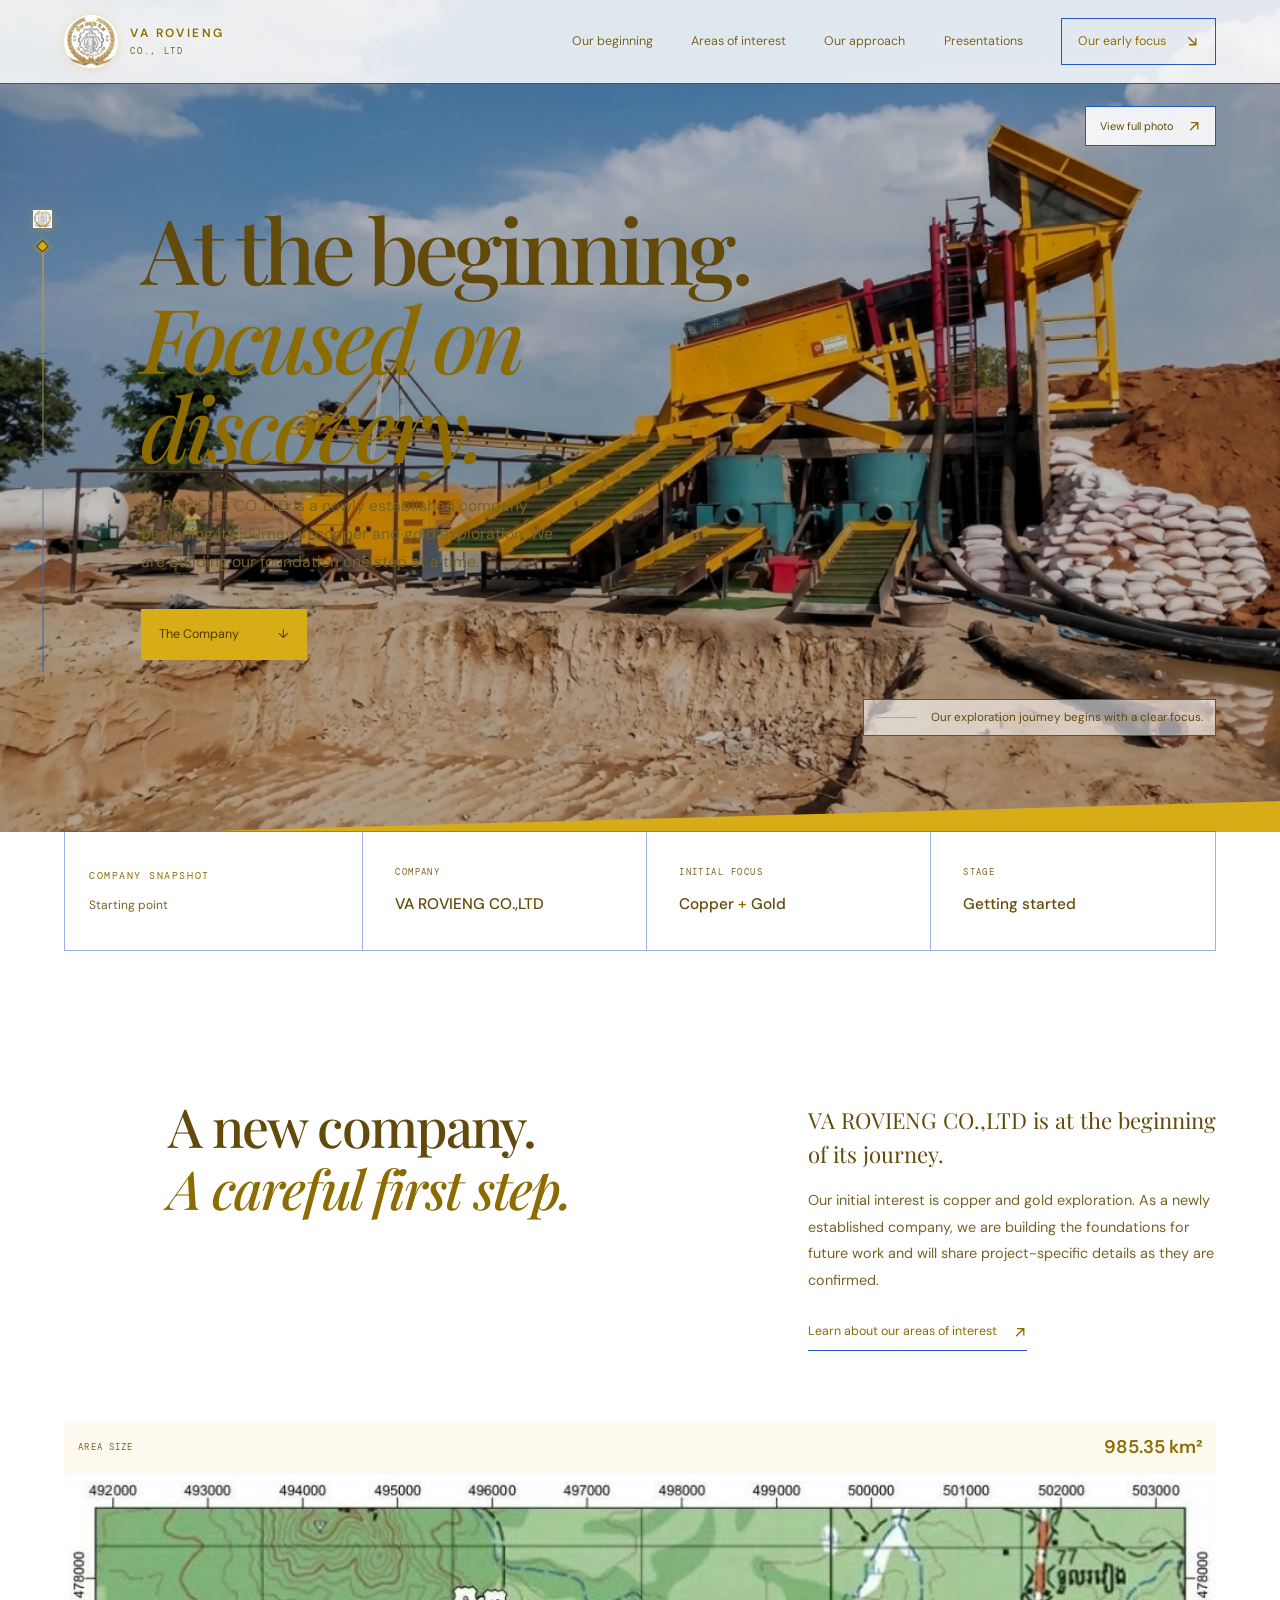
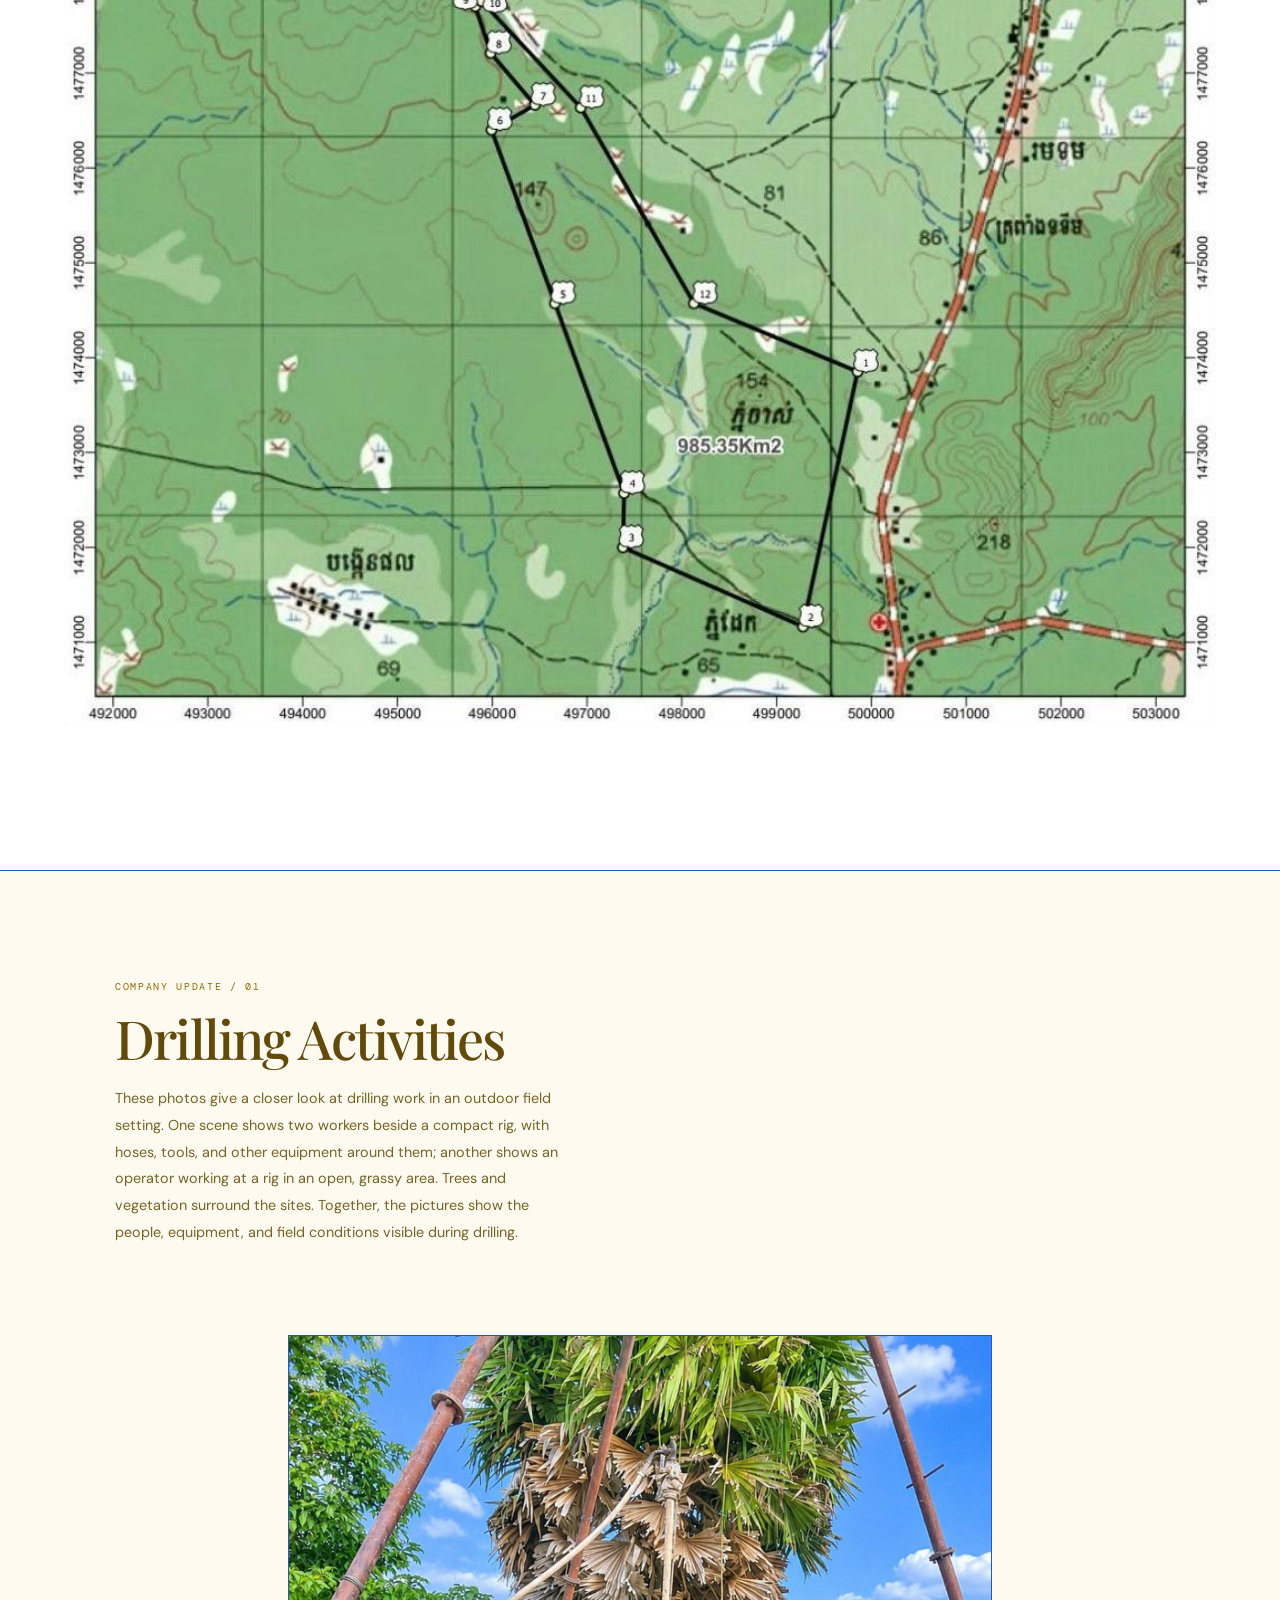
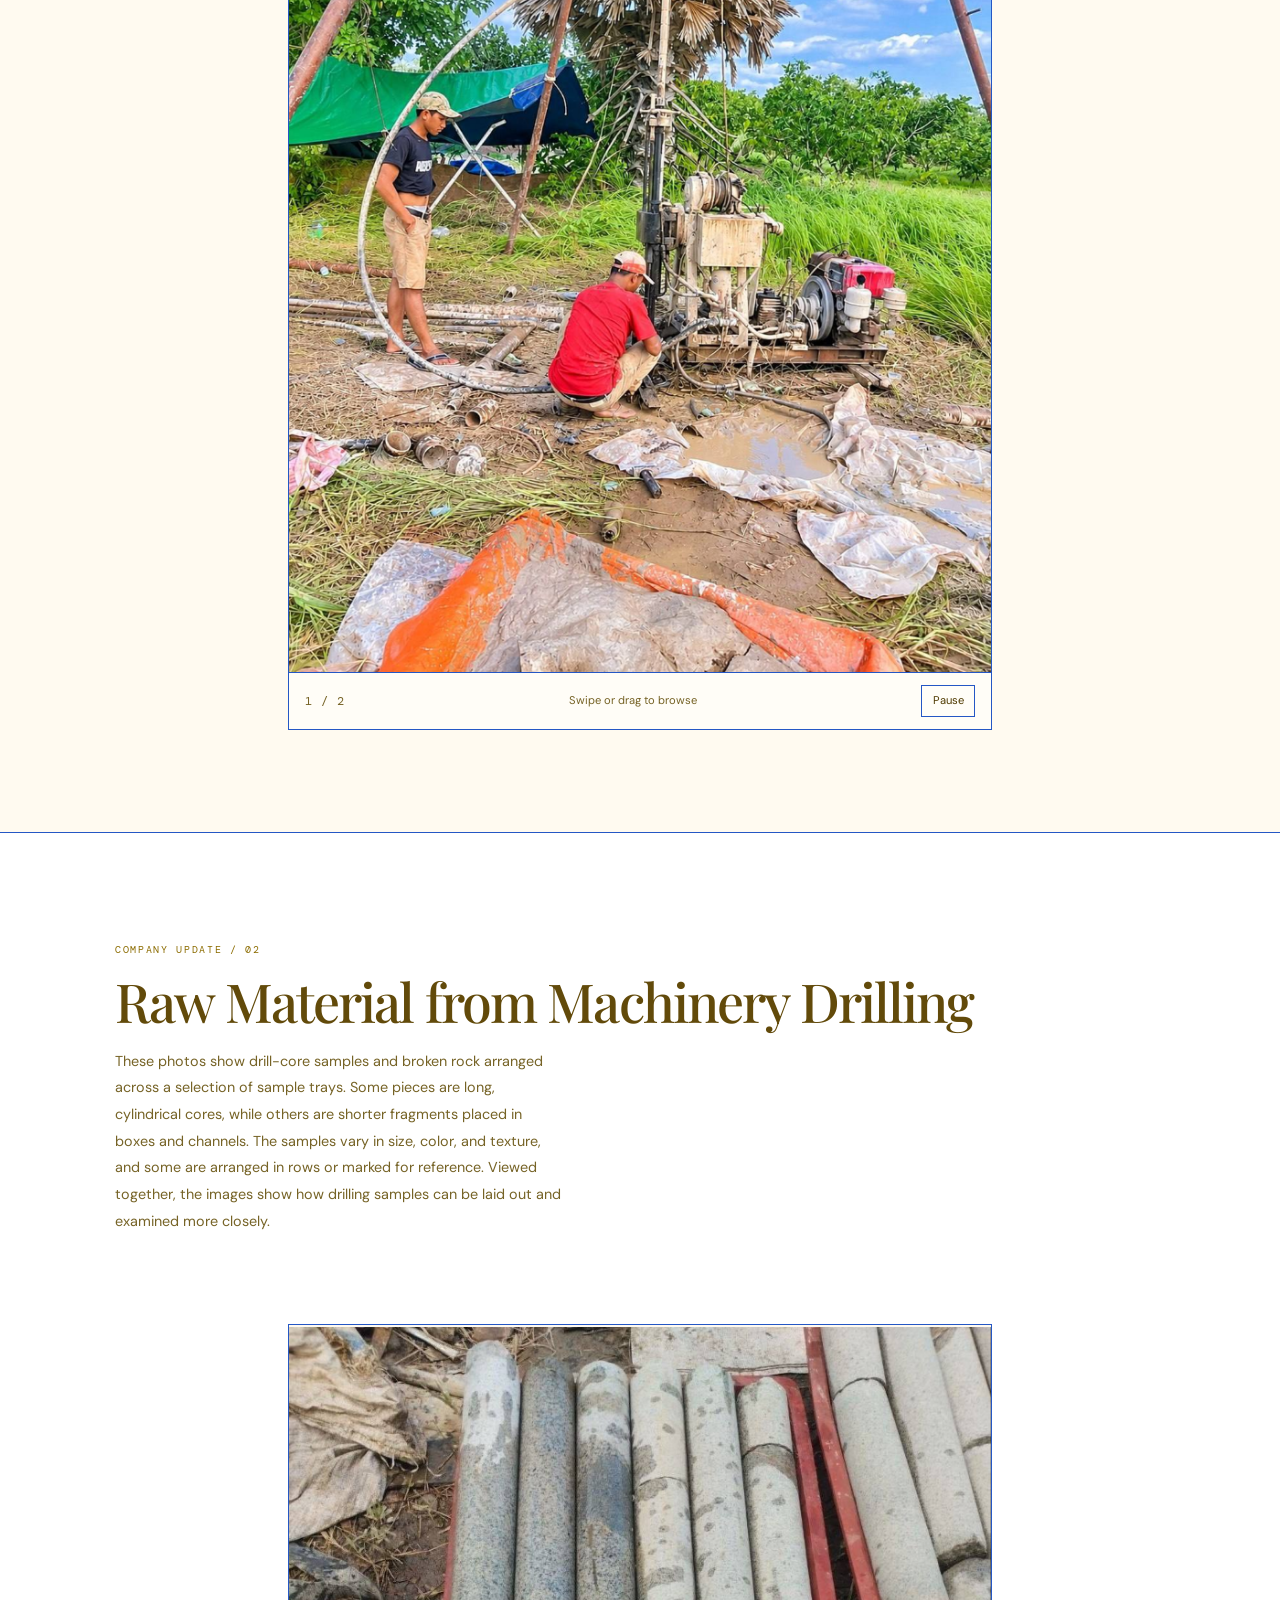
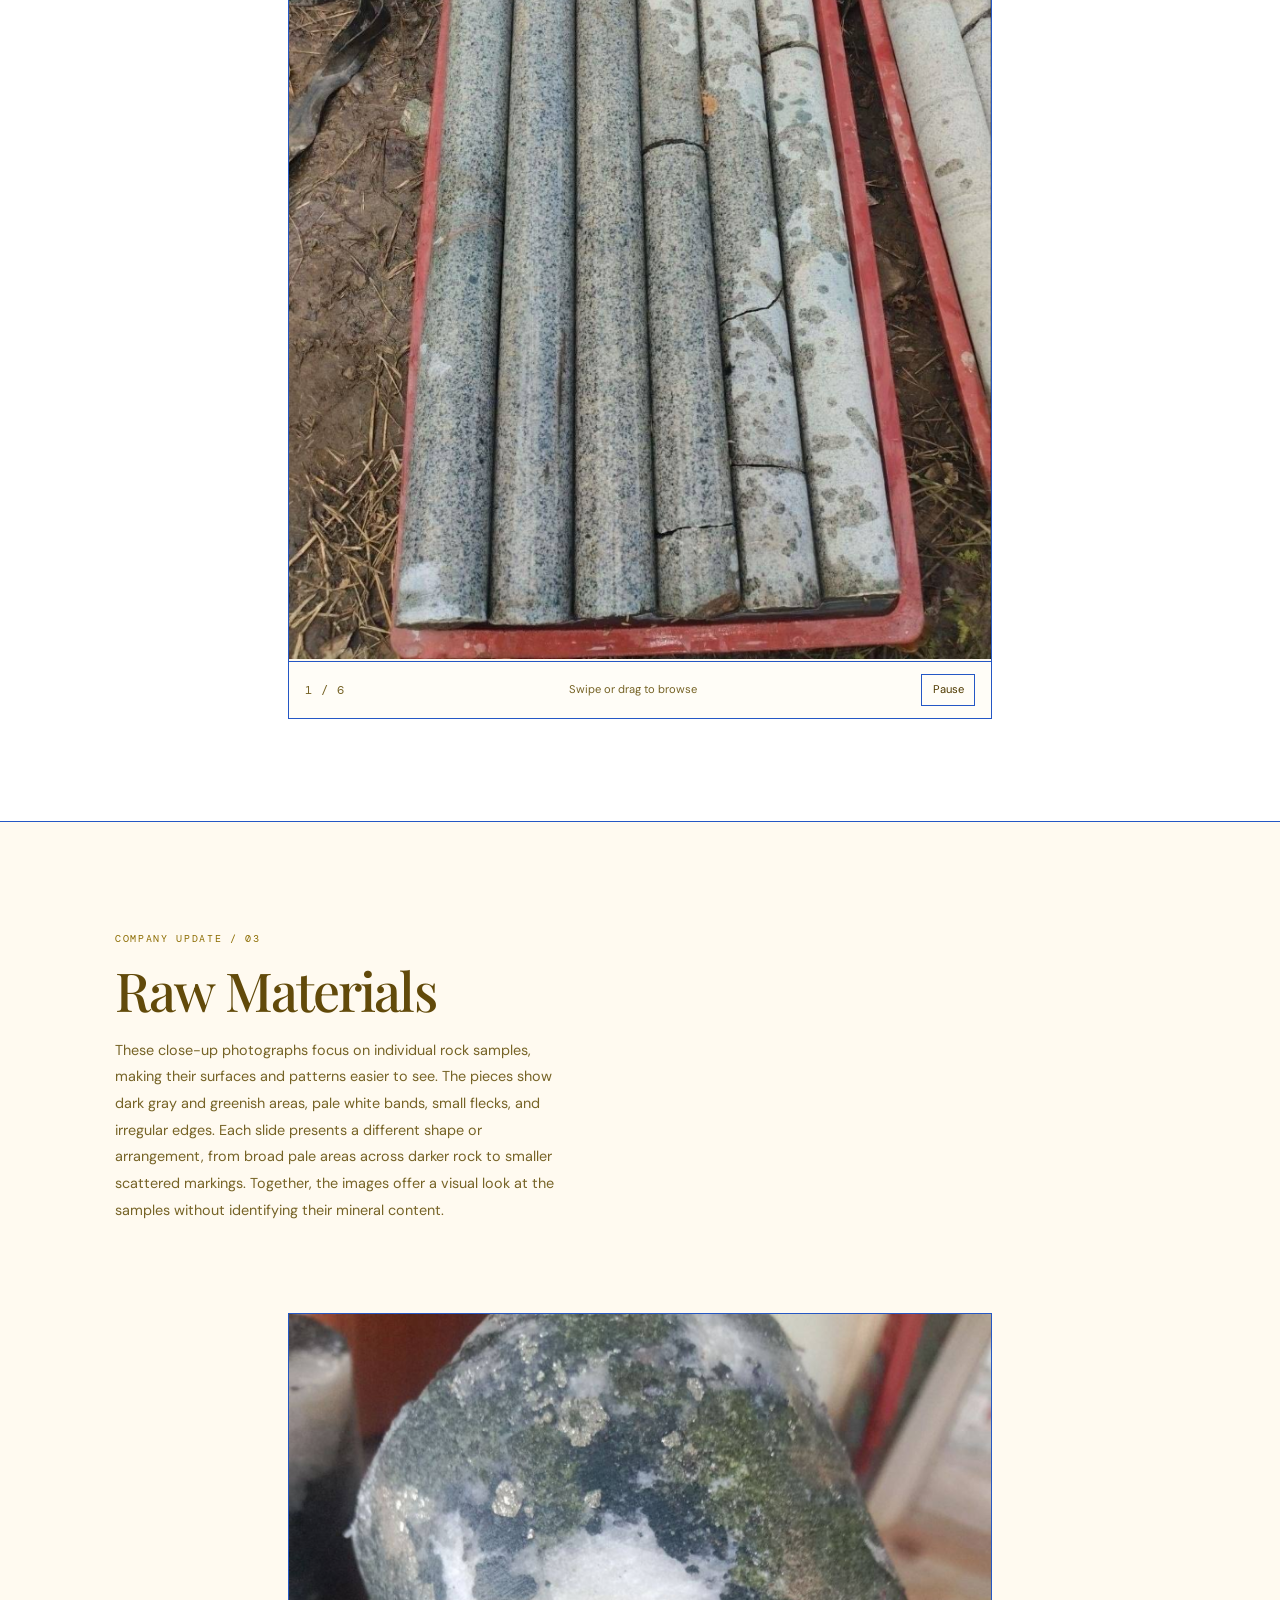
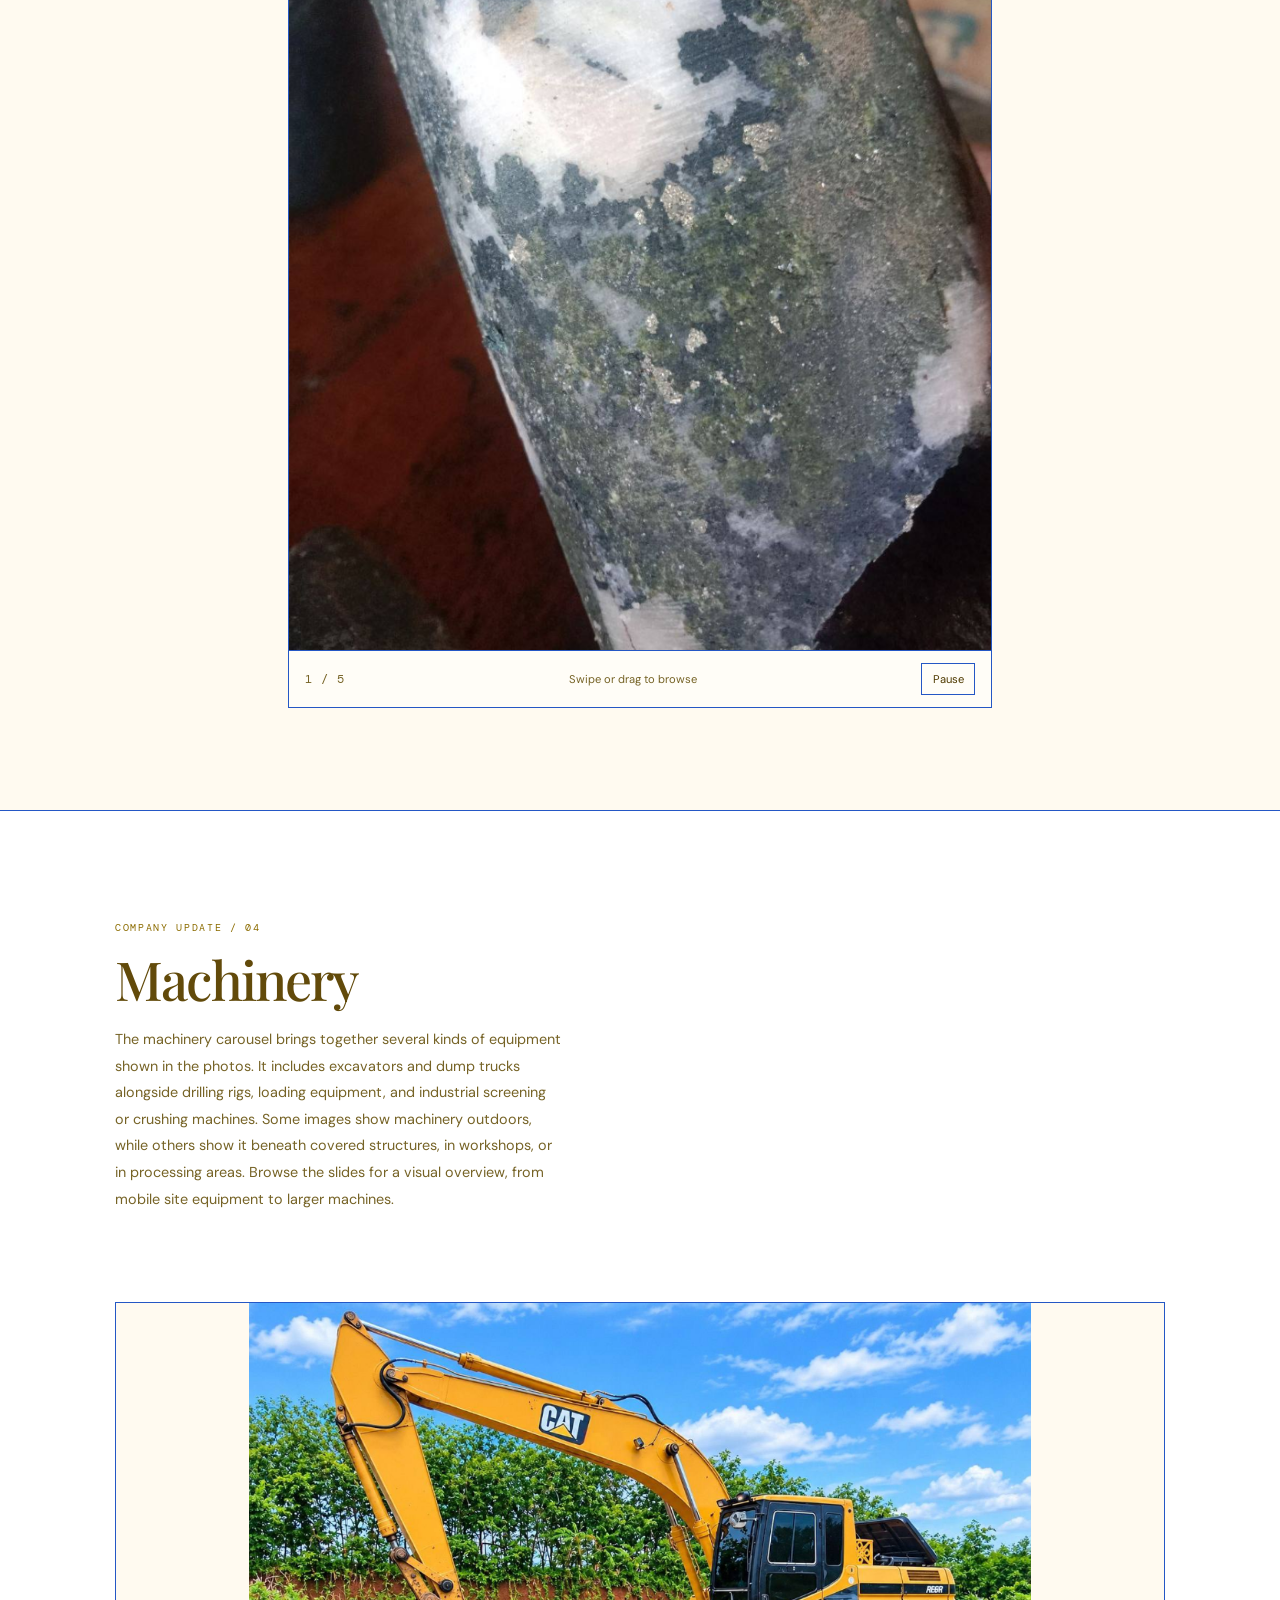
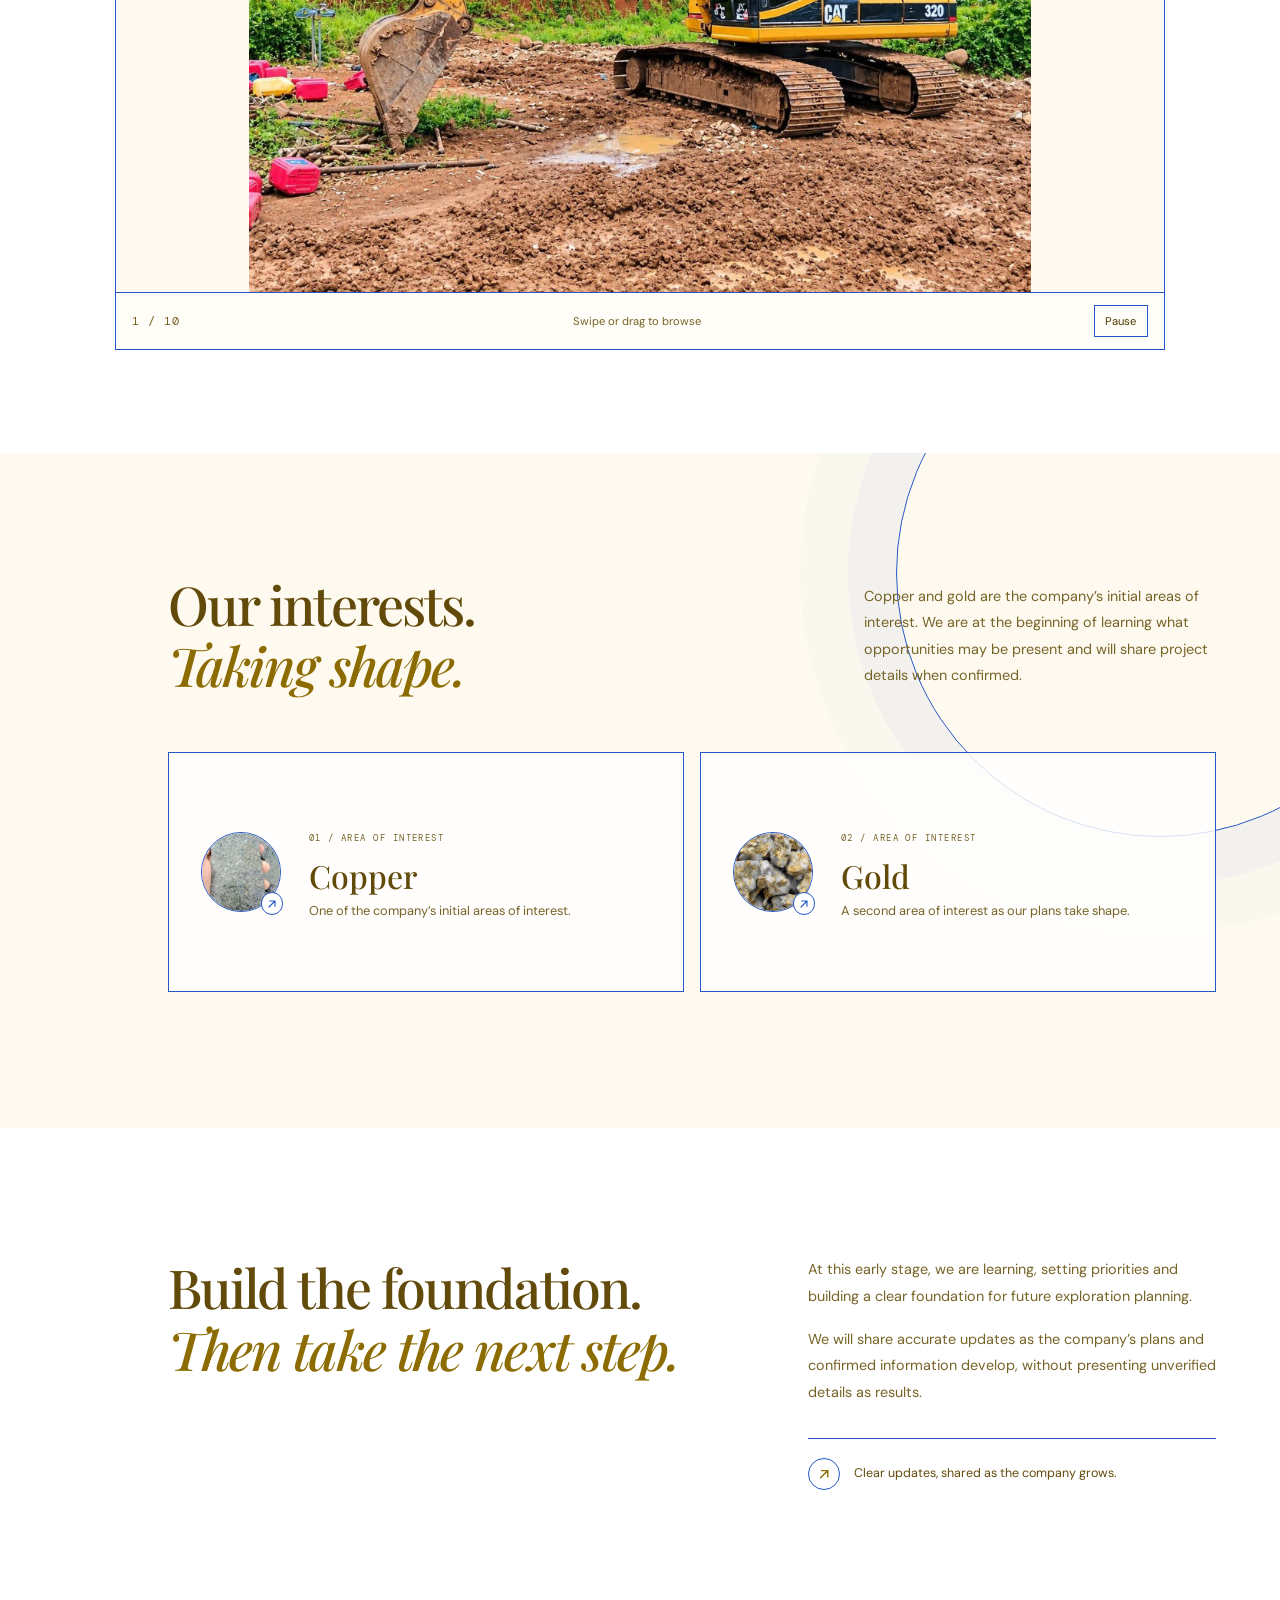
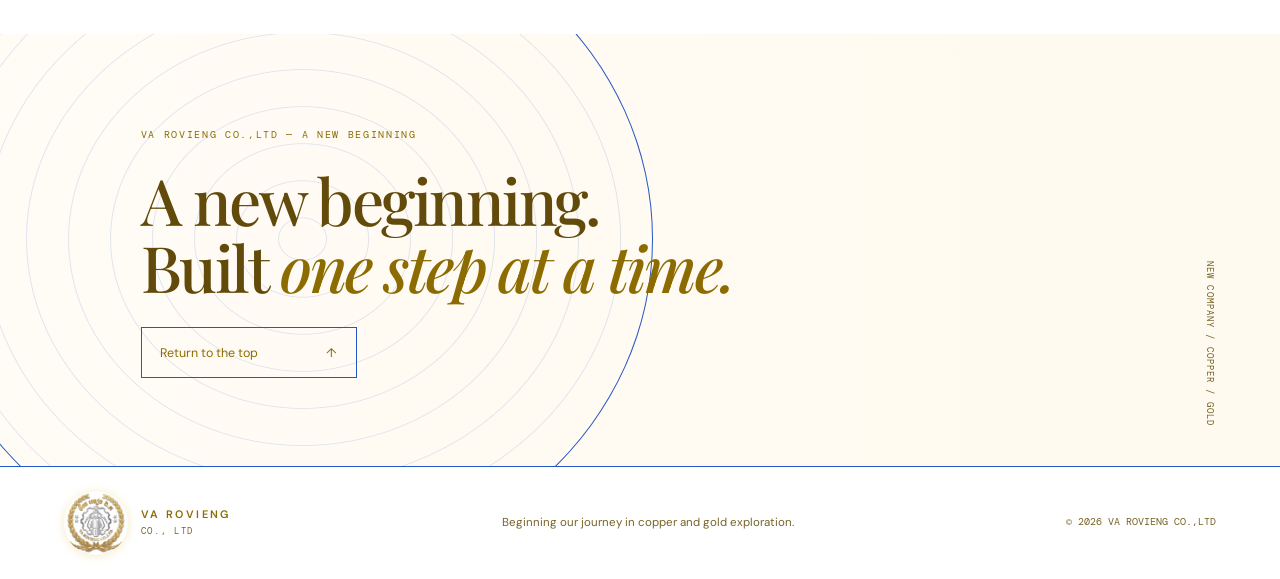
==== index.html @ 3d86982c "Initial website upload - VA ROVIENG CO Co-authored-by: Copilot <223556219+Copilot@users.noreply.gith" ====
<!doctype html>
<html lang="en">
  <head>
    <meta charset="UTF-8" />
    <meta name="viewport" content="width=device-width, initial-scale=1" />
    <meta
      name="description"
      content="VA ROVIENG CO.,LTD is a newly established company beginning its journey in copper and gold exploration."
    />
    <meta name="theme-color" content="#ffffff" />
    <meta name="apple-mobile-web-app-capable" content="yes" />
    <meta name="apple-mobile-web-app-title" content="VA ROVIENG" />
    <title>VA ROVIENG CO.,LTD — A New Beginning</title>
    <link rel="manifest" href="manifest.webmanifest" />
    <link rel="apple-touch-icon" sizes="180x180" href="images/va-rovieng-icon-180.png" />
    <link rel="icon" type="image/png" sizes="48x48" href="images/va-rovieng-favicon-48.png" />
    <link rel="icon" type="image/png" sizes="192x192" href="images/va-rovieng-icon-192.png" />
    <link rel="preconnect" href="https://fonts.googleapis.com" />
    <link rel="preconnect" href="https://fonts.gstatic.com" crossorigin />
    <link
      href="https://fonts.googleapis.com/css2?family=DM+Mono:wght@400;500&family=DM+Sans:wght@400;500;600;700&family=Playfair+Display:wght@500;600&display=swap"
      rel="stylesheet"
    />
    <link rel="stylesheet" href="vendor/bootstrap-5.3.9/bootstrap.min.css" />
    <link rel="stylesheet" href="styles.css" />
    <script src="vendor/bootstrap-5.3.9/bootstrap.bundle.min.js" defer></script>
    <script src="script.js" defer></script>
  </head>
  <body>
    <a class="skip-link" href="#main">Skip to content</a>

    <div class="page-scrollbar">
      <img class="page-scrollbar-logo" src="images/va-rovieng-logo-cropped.png" alt="" />
      <div
        class="page-scrollbar-track"
        role="scrollbar"
        tabindex="0"
        aria-label="Page scroll position"
        aria-controls="main"
        aria-orientation="vertical"
        aria-valuemin="0"
        aria-valuemax="100"
        aria-valuenow="0"
      >
        <span class="page-scrollbar-line" aria-hidden="true">
          <span class="page-scrollbar-tick page-scrollbar-tick--quarter"></span>
          <span class="page-scrollbar-tick page-scrollbar-tick--half"></span>
          <span class="page-scrollbar-tick page-scrollbar-tick--three-quarter"></span>
          <span class="page-scrollbar-thumb"></span>
        </span>
      </div>
    </div>

    <header class="site-header">
      <div class="brand">
        <button class="brand-logo-trigger" type="button" aria-label="View VA ROVIENG logo full size">
          <img class="brand-logo" src="images/va-rovieng-logo-cropped.png" alt="" />
        </button>
        <a class="brand-copy" href="#top" aria-label="VA ROVIENG home">
          <strong>VA ROVIENG</strong>
          <span>CO., LTD</span>
        </a>
      </div>

      <button
        class="menu-toggle"
        type="button"
        aria-expanded="false"
        aria-controls="primary-nav"
        aria-label="Open navigation menu"
      >
        <span></span>
        <span></span>
      </button>

      <nav class="primary-nav" id="primary-nav" aria-label="Main navigation">
        <a href="#overview">Our beginning</a>
        <a href="#focus">Areas of interest</a>
        <a href="#approach">Our approach</a>
        <a href="presentations.html">Presentations</a>
        <a class="nav-cta" href="#project">
          Our early focus
          <svg class="icon-arrow icon-arrow-down-right" viewBox="0 0 16 16" aria-hidden="true" focusable="false">
            <path d="M4 4 12 12M5 12H12V5" />
          </svg>
        </a>
      </nav>
    </header>
    <main id="main">
      <section class="hero" id="top" aria-labelledby="hero-title">
        <button
          class="hero-slides hero-photo-trigger"
          type="button"
          aria-label="View current exploration image full size"
        >
          <img
            class="hero-slide is-active"
            src="images/hero-processing-equipment.png"
            alt=""
            data-caption="Exploration equipment photo"
            fetchpriority="high"
            decoding="async"
          />
          <img
            class="hero-slide"
            src="images/hero-drill-core-samples.png"
            alt=""
            data-caption="Drill core sample photo"
            decoding="async"
          />
          <img
            class="hero-slide"
            src="images/hero-mineral-sample.png"
            alt=""
            data-caption="Mineral sample photo"
            decoding="async"
          />
          <span class="photo-viewer-hint" aria-hidden="true">
            View full photo
            <svg class="icon-arrow" viewBox="0 0 16 16" focusable="false">
              <path d="M4 12 12 4M5 4H12V11" />
            </svg>
          </span>
        </button>
        <div class="hero-content">
          <h1 id="hero-title">At the beginning.<br /><em>Focused on discovery.</em></h1>
          <p class="hero-summary">
            VA ROVIENG CO.,LTD is a newly established company beginning its
            journey in copper and gold exploration. We are building our
            foundation one step at a time.
          </p>
          <a class="button button-gold" href="#overview">
            The Company <span aria-hidden="true">↓</span>
          </a>
        </div>
        <div class="hero-caption">
          <span class="caption-rule"></span>
          <span>Our exploration journey begins with a clear focus.</span>
        </div>
      </section>

      <section class="project-strip" id="project" aria-label="Company at a glance">
        <div class="strip-heading">
          <span class="eyebrow">Company snapshot</span>
          <span class="strip-note">Starting point</span>
        </div>
        <div class="strip-item">
          <span class="data-label">Company</span>
          <strong>VA ROVIENG CO.,LTD</strong>
        </div>
        <div class="strip-item">
          <span class="data-label">Initial focus</span>
          <strong>Copper <i>+</i> Gold</strong>
        </div>
        <div class="strip-item">
          <span class="data-label">Stage</span>
          <strong>Getting started</strong>
        </div>
      </section>

      <section class="overview section-wrap" id="overview">
        <div class="overview-grid">
          <h2>A new company.<br /><em>A careful first step.</em></h2>
          <div class="overview-copy">
            <p class="lead">
              VA ROVIENG CO.,LTD is at the beginning of its journey.
            </p>
            <p>
              Our initial interest is copper and gold exploration. As a newly
              established company, we are building the foundations for future
              work and will share project-specific details as they are
              confirmed.
            </p>
            <a class="text-link" href="#focus">
              Learn about our areas of interest
              <svg class="icon-arrow" viewBox="0 0 16 16" aria-hidden="true" focusable="false">
                <path d="M4 12 12 4M5 4H12V11" />
              </svg>
            </a>
          </div>
        </div>
        <figure class="overview-visual">
          <figcaption class="map-area-label">
            <span>Area size</span>
            <strong>985.35 km²</strong>
          </figcaption>
          <img
            class="project-map"
            src="images/project-area-map.jpg"
            alt="Provided project-area map with boundary markers and coordinate grid"
          />
        </figure>
      </section>

      <section class="field-update" id="drilling-activities" aria-labelledby="drilling-activities-title">
        <div class="field-update-inner">
          <div class="field-update-copy">
            <span class="eyebrow">Company update / 01</span>
            <h2 id="drilling-activities-title">Drilling Activities</h2>
            <p>
              These photos give a closer look at drilling work in an outdoor
              field setting. One scene shows two workers beside a compact rig,
              with hoses, tools, and other equipment around them; another shows
              an operator working at a rig in an open, grassy area. Trees and
              vegetation surround the sites. Together, the pictures show the
              people, equipment, and field conditions visible during drilling.
            </p>
          </div>
          <div
            class="field-carousel field-carousel--portrait"
            role="region"
            aria-roledescription="carousel"
            aria-label="Drilling activity photos"
          >
            <div
              class="field-carousel-frame"
              tabindex="0"
              aria-label="Swipe, drag, or use the arrow keys to view drilling activity photos"
            >
              <div class="field-carousel-track">
                <img
                  class="field-carousel-slide is-active"
                  src="images/drilling-activities-01.png"
                  alt="Two workers operating a drilling rig at a site among trees"
                  fetchpriority="high"
                  decoding="async"
                  draggable="false"
                />
                <img
                  class="field-carousel-slide"
                  src="images/drilling-activities-02.png"
                  alt="A worker operating a drilling rig in a green field"
                  loading="lazy"
                  decoding="async"
                  draggable="false"
                />
              </div>
            </div>
            <div class="field-carousel-status">
              <span class="field-carousel-counter" aria-live="polite" aria-atomic="true">1 / 2</span>
              <span class="field-carousel-hint">Swipe or drag to browse</span>
              <button
                class="field-carousel-autoplay-toggle"
                type="button"
                aria-label="Pause automatic slide changes"
                hidden
              >
                Pause
              </button>
            </div>
          </div>
        </div>
      </section>

      <section
        class="field-update"
        id="raw-material-from-machinery-drilling"
        aria-labelledby="raw-material-from-machinery-drilling-title"
      >
        <div class="field-update-inner">
          <div class="field-update-copy">
            <span class="eyebrow">Company update / 02</span>
            <h2 id="raw-material-from-machinery-drilling-title">Raw Material from Machinery Drilling</h2>
            <p>
              These photos show drill-core samples and broken rock arranged
              across a selection of sample trays. Some pieces are long,
              cylindrical cores, while others are shorter fragments placed in
              boxes and channels. The samples vary in size, color, and texture,
              and some are arranged in rows or marked for reference. Viewed
              together, the images show how drilling samples can be laid out
              and examined more closely.
            </p>
          </div>
          <div
            class="field-carousel field-carousel--portrait"
            role="region"
            aria-roledescription="carousel"
            aria-label="Raw material and drill-core photos"
          >
            <div
              class="field-carousel-frame"
              tabindex="0"
              aria-label="Swipe, drag, or use the arrow keys to view raw material photos"
            >
              <div class="field-carousel-track">
                <img
                  class="field-carousel-slide is-active"
                  src="images/raw-material-from-machinery-drilling-01.png"
                  alt="Drill core samples arranged in a red tray"
                  fetchpriority="high"
                  decoding="async"
                  draggable="false"
                />
                <img
                  class="field-carousel-slide"
                  src="images/raw-material-from-machinery-drilling-02.png"
                  alt="Drill cores and rock samples arranged in rows outdoors"
                  loading="lazy"
                  decoding="async"
                  draggable="false"
                />
                <img
                  class="field-carousel-slide"
                  src="images/raw-material-from-machinery-drilling-03.png"
                  alt="Rock fragments sorted in sample trays"
                  loading="lazy"
                  decoding="async"
                  draggable="false"
                />
                <img
                  class="field-carousel-slide"
                  src="images/raw-material-from-machinery-drilling-04.png"
                  alt="Drill samples and sediment in a field tray"
                  loading="lazy"
                  decoding="async"
                  draggable="false"
                />
                <img
                  class="field-carousel-slide"
                  src="images/raw-material-from-machinery-drilling-05.png"
                  alt="Rock and core samples arranged in several trays"
                  loading="lazy"
                  decoding="async"
                  draggable="false"
                />
                <img
                  class="field-carousel-slide"
                  src="images/raw-material-from-machinery-drilling-06.png"
                  alt="Labeled cylindrical drill-core samples in a wooden tray"
                  loading="lazy"
                  decoding="async"
                  draggable="false"
                />
              </div>
            </div>
            <div class="field-carousel-status">
              <span class="field-carousel-counter" aria-live="polite" aria-atomic="true">1 / 6</span>
              <span class="field-carousel-hint">Swipe or drag to browse</span>
              <button
                class="field-carousel-autoplay-toggle"
                type="button"
                aria-label="Pause automatic slide changes"
                hidden
              >
                Pause
              </button>
            </div>
          </div>
        </div>
      </section>

      <section class="field-update" id="raw-materials" aria-labelledby="raw-materials-title">
        <div class="field-update-inner">
          <div class="field-update-copy">
            <span class="eyebrow">Company update / 03</span>
            <h2 id="raw-materials-title">Raw Materials</h2>
            <p>
              These close-up photographs focus on individual rock samples,
              making their surfaces and patterns easier to see. The pieces show
              dark gray and greenish areas, pale white bands, small flecks, and
              irregular edges. Each slide presents a different shape or
              arrangement, from broad pale areas across darker rock to smaller
              scattered markings. Together, the images offer a visual look at
              the samples without identifying their mineral content.
            </p>
          </div>
          <div
            class="field-carousel field-carousel--portrait"
            role="region"
            aria-roledescription="carousel"
            aria-label="Raw material sample photos"
          >
            <div
              class="field-carousel-frame"
              tabindex="0"
              aria-label="Swipe, drag, or use the arrow keys to view raw material sample photos"
            >
              <div class="field-carousel-track">
                <img
                  class="field-carousel-slide is-active"
                  src="images/raw-materials-01.png"
                  alt="Close-up of a dark gray rock sample with pale bands"
                  decoding="async"
                  draggable="false"
                />
                <img
                  class="field-carousel-slide"
                  src="images/raw-materials-02.png"
                  alt="Cross-section of a gray rock sample with white bands"
                  loading="lazy"
                  decoding="async"
                  draggable="false"
                />
                <img
                  class="field-carousel-slide"
                  src="images/raw-materials-03.png"
                  alt="Close-up of a gray rock sample with pale veins"
                  loading="lazy"
                  decoding="async"
                  draggable="false"
                />
                <img
                  class="field-carousel-slide"
                  src="images/raw-materials-04.png"
                  alt="Dark rock sample with pale veins and metallic-looking flecks"
                  loading="lazy"
                  decoding="async"
                  draggable="false"
                />
                <img
                  class="field-carousel-slide"
                  src="images/raw-materials-05.png"
                  alt="Long gray rock sample with pale bands and flecks"
                  loading="lazy"
                  decoding="async"
                  draggable="false"
                />
              </div>
            </div>
            <div class="field-carousel-status">
              <span class="field-carousel-counter" aria-live="polite" aria-atomic="true">1 / 5</span>
              <span class="field-carousel-hint">Swipe or drag to browse</span>
              <button
                class="field-carousel-autoplay-toggle"
                type="button"
                aria-label="Pause automatic slide changes"
                hidden
              >
                Pause
              </button>
            </div>
          </div>
        </div>
      </section>

      <section class="field-update" id="machinery" aria-labelledby="machinery-title">
        <div class="field-update-inner">
          <div class="field-update-copy">
            <span class="eyebrow">Company update / 04</span>
            <h2 id="machinery-title">Machinery</h2>
            <p>
              The machinery carousel brings together several kinds of
              equipment shown in the photos. It includes excavators and dump
              trucks alongside drilling rigs, loading equipment, and industrial
              screening or crushing machines. Some images show machinery
              outdoors, while others show it beneath covered structures, in
              workshops, or in processing areas. Browse the slides for a visual
              overview, from mobile site equipment to larger machines.
            </p>
          </div>
          <div
            class="field-carousel"
            role="region"
            aria-roledescription="carousel"
            aria-label="Machinery photos"
          >
            <div
              class="field-carousel-frame"
              tabindex="0"
              aria-label="Swipe, drag, or use the arrow keys to view machinery photos"
            >
              <div class="field-carousel-track">
                <img class="field-carousel-slide is-active" src="images/machinery-01.png" alt="Yellow excavator at a work area" fetchpriority="high" decoding="async" draggable="false" />
                <img class="field-carousel-slide" src="images/machinery-02.png" alt="Dump trucks beneath a covered structure" loading="lazy" decoding="async" draggable="false" />
                <img class="field-carousel-slide" src="images/machinery-03.png" alt="Yellow drilling equipment" loading="lazy" decoding="async" draggable="false" />
                <img class="field-carousel-slide" src="images/machinery-04.png" alt="Machinery being loaded onto trucks" loading="lazy" decoding="async" draggable="false" />
                <img class="field-carousel-slide" src="images/machinery-05.png" alt="Large industrial machinery" loading="lazy" decoding="async" draggable="false" />
                <img class="field-carousel-slide" src="images/machinery-06.png" alt="Industrial screening equipment" loading="lazy" decoding="async" draggable="false" />
                <img class="field-carousel-slide" src="images/machinery-07.png" alt="Machinery inside a workshop" loading="lazy" decoding="async" draggable="false" />
                <img class="field-carousel-slide" src="images/machinery-08.png" alt="Yellow drilling machine" loading="lazy" decoding="async" draggable="false" />
                <img class="field-carousel-slide" src="images/machinery-09.png" alt="Industrial crushing machine" loading="lazy" decoding="async" draggable="false" />
                <img class="field-carousel-slide" src="images/machinery-10.png" alt="Drilling rig outdoors" loading="lazy" decoding="async" draggable="false" />
              </div>
            </div>
            <div class="field-carousel-status">
              <span class="field-carousel-counter" aria-live="polite" aria-atomic="true">1 / 10</span>
              <span class="field-carousel-hint">Swipe or drag to browse</span>
              <button
                class="field-carousel-autoplay-toggle"
                type="button"
                aria-label="Pause automatic slide changes"
                hidden
              >
                Pause
              </button>
            </div>
          </div>
        </div>
      </section>

      <section class="focus-section" id="focus">
        <div class="section-wrap focus-inner">
          <div class="focus-heading">
            <h2>Our interests.<br /><em>Taking shape.</em></h2>
            <p>
              Copper and gold are the company’s initial areas of interest.
              We are at the beginning of learning what opportunities may be
              present and will share project details when confirmed.
            </p>
          </div>
          <div class="metal-grid">
            <article class="metal-card metal-copper">
              <button
                class="metal-photo-trigger field-photo-trigger"
                type="button"
                data-photo-src="images/copper-sample.jpg"
                data-photo-caption="Copper sample photo"
                aria-label="View full-size copper sample photo"
              >
                <img class="metal-symbol metal-photo" src="images/copper-sample.jpg" alt="" />
                <span class="metal-photo-zoom" aria-hidden="true">
                  <svg class="icon-arrow" viewBox="0 0 16 16" focusable="false">
                    <path d="M4 12 12 4M5 4H12V11" />
                  </svg>
                </span>
              </button>
              <div>
                <span class="data-label">01 / Area of interest</span>
                <h3>Copper</h3>
                <p>One of the company’s initial areas of interest.</p>
              </div>
            </article>
            <article class="metal-card metal-gold">
              <button
                class="metal-photo-trigger field-photo-trigger"
                type="button"
                data-photo-src="images/gold-sample.jpg"
                data-photo-caption="Gold-bearing rock sample photo"
                aria-label="View full-size gold sample photo"
              >
                <img class="metal-symbol metal-photo" src="images/gold-sample.jpg" alt="" />
                <span class="metal-photo-zoom" aria-hidden="true">
                  <svg class="icon-arrow" viewBox="0 0 16 16" focusable="false">
                    <path d="M4 12 12 4M5 4H12V11" />
                  </svg>
                </span>
              </button>
              <div>
                <span class="data-label">02 / Area of interest</span>
                <h3>Gold</h3>
                <p>A second area of interest as our plans take shape.</p>
              </div>
            </article>
          </div>
        </div>
      </section>

      <section class="approach section-wrap" id="approach">
        <div class="approach-grid">
          <h2>Build the foundation.<br /><em>Then take the next step.</em></h2>
          <div class="approach-copy">
            <p>
              At this early stage, we are learning, setting priorities and
              building a clear foundation for future exploration planning.
            </p>
            <p>
              We will share accurate updates as the company’s plans and
              confirmed information develop, without presenting unverified
              details as results.
            </p>
            <div class="approach-note">
              <span class="note-icon" aria-hidden="true">
                <svg class="icon-arrow" viewBox="0 0 16 16" focusable="false">
                  <path d="M4 12 12 4M5 4H12V11" />
                </svg>
              </span>
              <span>Clear updates, shared as the company grows.</span>
            </div>
          </div>
        </div>
      </section>

      <section class="closing">
        <div class="closing-pattern" aria-hidden="true"></div>
        <div class="closing-content">
          <span class="eyebrow">VA ROVIENG CO.,LTD — A new beginning</span>
          <h2>A new beginning.<br />Built <em>one step at a time.</em></h2>
          <a class="button button-outline" href="#top">
            Return to the top <span aria-hidden="true">↑</span>
          </a>
        </div>
        <span class="closing-side-label" aria-hidden="true">NEW COMPANY / COPPER / GOLD</span>
      </section>
    </main>

    <dialog class="photo-dialog" aria-labelledby="photo-dialog-caption">
      <button class="photo-dialog-close" type="button" aria-label="Close photo viewer">×</button>
      <figure>
        <img id="photo-dialog-image" alt="" />
        <figcaption id="photo-dialog-caption"></figcaption>
      </figure>
    </dialog>
    <footer class="site-footer">
      <div class="brand footer-brand">
        <button class="brand-logo-trigger" type="button" aria-label="View VA ROVIENG logo full size">
          <img class="brand-logo" src="images/va-rovieng-logo-cropped.png" alt="" />
        </button>
        <a class="brand-copy" href="#top" aria-label="VA ROVIENG home">
          <strong>VA ROVIENG</strong>
          <span>CO., LTD</span>
        </a>
      </div>
      <p>Beginning our journey in copper and gold exploration.</p>
      <span class="footer-copy">© <span id="current-year"></span> VA ROVIENG CO.,LTD</span>
    </footer>
  </body>
</html>
---- styles.css ----
:root {
  color-scheme: light;
  --ink: #ffffff;
  --ink-soft: #fffaf0;
  --panel: #fffdf7;
  --blue: #2457c5;
  --line: var(--blue);
  --muted: #766326;
  --paper: #624a0a;
  --gold: #d6ad16;
  --gold-hover: #edc83b;
  --gold-text: #8c6c00;
  --gold-deep: #4f3a00;
  --gold-light: var(--gold-text);
  --serif: "Playfair Display", Georgia, serif;
  --sans: "DM Sans", Arial, sans-serif;
  --mono: "DM Mono", monospace;
}

* {
  box-sizing: border-box;
}

html {
  scroll-behavior: smooth;
  scroll-padding-top: 6rem;
}

body {
  margin: 0;
  background: var(--ink);
  color: var(--paper);
  font-family: var(--sans);
  -webkit-font-smoothing: antialiased;
}

body.menu-open {
  overflow: hidden;
}

.page-scrollbar {
  position: fixed;
  z-index: 8;
  top: 50%;
  left: clamp(0.75rem, 2.2vw, 2rem);
  display: flex;
  height: min(58vh, 30rem);
  min-height: 14rem;
  align-items: center;
  flex-direction: column;
  transform: translateY(-50%);
}

.page-scrollbar-logo {
  display: block;
  width: 1.15rem;
  height: 1.15rem;
  object-fit: contain;
  filter: drop-shadow(0 1px 5px rgba(214, 173, 22, 0.35));
}

.page-scrollbar-track {
  position: relative;
  display: block;
  width: 1.8rem;
  min-height: 0;
  flex: 1;
  margin: 0.7rem 0;
  cursor: pointer;
  touch-action: none;
}

.page-scrollbar-track:focus-visible {
  outline: 2px solid var(--blue);
  outline-offset: 2px;
}

.page-scrollbar-line {
  position: absolute;
  top: 0.4rem;
  right: 50%;
  bottom: 0.4rem;
  left: 50%;
  width: 1px;
  background: linear-gradient(to bottom, var(--gold), var(--blue));
  transform: translateX(-50%);
}

.page-scrollbar-tick {
  position: absolute;
  left: 50%;
  width: 0.55rem;
  height: 1px;
  background: var(--blue);
  opacity: 0.55;
  transform: translateX(-50%);
}

.page-scrollbar-tick--quarter {
  top: 25%;
}

.page-scrollbar-tick--half {
  top: 50%;
}

.page-scrollbar-tick--three-quarter {
  top: 75%;
}

.page-scrollbar-thumb {
  position: absolute;
  top: 0;
  left: 50%;
  width: 0.55rem;
  height: 0.55rem;
  border: 1px solid var(--gold-deep);
  background: var(--gold);
  box-shadow: 0 0 0 0.2rem rgba(214, 173, 22, 0.16);
  transform: translate(-50%, calc(var(--scroll-offset, 0px) - 50%)) rotate(45deg);
  pointer-events: none;
}

.page-scrollbar-track.is-dragging .page-scrollbar-thumb {
  transform: translate(-50%, calc(var(--scroll-offset, 0px) - 50%)) rotate(45deg) scale(1.2);
}

.motion-reveal {
  opacity: 0;
  transform: translate3d(0, 1rem, 0);
  transition:
    opacity 480ms ease-out,
    transform 560ms cubic-bezier(0.16, 1, 0.3, 1);
}

.motion-reveal.is-visible {
  opacity: 1;
  transform: translate3d(0, 0, 0);
}

a {
  color: inherit;
  text-decoration: none;
}

.icon-arrow {
  display: block;
  width: 0.9rem;
  height: 0.9rem;
  flex: none;
  fill: none;
  stroke: currentColor;
  stroke-linecap: round;
  stroke-linejoin: round;
  stroke-width: 1.5;
}

button {
  font: inherit;
}

.skip-link {
  position: fixed;
  z-index: 20;
  top: 0.75rem;
  left: 0.75rem;
  padding: 0.75rem 1rem;
  transform: translateY(-160%);
  background: var(--gold);
  color: var(--gold-deep);
}

.skip-link:focus {
  transform: translateY(0);
}

.site-header {
  position: absolute;
  z-index: 10;
  inset: 0 0 auto;
  display: flex;
  min-height: 5.25rem;
  align-items: center;
  justify-content: space-between;
  padding: 0 5vw;
  border-bottom: 1px solid var(--line);
  background: rgba(255, 255, 255, 0.84);
}

.brand {
  display: inline-flex;
  align-items: center;
  gap: 0.8rem;
}

.brand-logo-trigger {
  display: grid;
  flex: none;
  min-width: 2.75rem;
  min-height: 2.75rem;
  place-items: center;
  padding: 0;
  border: 0;
  background: transparent;
  cursor: zoom-in;
  line-height: 0;
}

.brand-logo-trigger:focus-visible {
  outline: 1px solid var(--blue);
  outline-offset: 3px;
}

.brand-logo {
  display: block;
  width: 3.35rem;
  height: 3.35rem;
  flex: none;
  border-radius: 50%;
  object-fit: contain;
  filter: drop-shadow(0 1px 5px rgba(214, 173, 22, 0.25));
  transition: transform 220ms cubic-bezier(0.2, 0.8, 0.2, 1), filter 220ms ease;
}

.brand-logo-trigger:focus-visible .brand-logo {
  transform: translateY(-0.25rem) scale(1.1);
  filter: drop-shadow(0 6px 12px rgba(214, 173, 22, 0.35)) brightness(1.05);
}

.brand-logo-trigger:active .brand-logo {
  transform: translateY(0) scale(0.97);
}

.brand-copy {
  display: grid;
  gap: 0.15rem;
  letter-spacing: 0.15em;
  text-shadow: 0 1px 4px rgba(255, 255, 255, 0.9);
  transition: color 180ms ease;
}

.brand-copy:focus-visible {
  color: var(--gold-text);
}

.brand-copy strong {
  display: inline-block;
  color: var(--gold-text);
  font-size: 0.75rem;
  font-weight: 600;
}

.site-header .brand-copy strong {
  transform-origin: left center;
  transition: transform 180ms ease, text-shadow 180ms ease;
}

.site-header .brand-copy:focus-visible strong {
  transform: translateY(-4px) scale(1.08);
  text-shadow: 0 2px 8px rgba(214, 173, 22, 0.55);
}

.brand-copy > span {
  color: var(--muted);
  font-family: var(--mono);
  font-size: 0.58rem;
  letter-spacing: 0.18em;
}

.primary-nav {
  display: flex;
  align-items: center;
  gap: clamp(1.25rem, 3vw, 3rem);
  color: var(--muted);
  font-size: 0.78rem;
  text-shadow: 0 1px 4px rgba(255, 255, 255, 0.9);
}

.primary-nav > a:not(.nav-cta) {
  transition: color 180ms ease;
}

.primary-nav > a:not(.nav-cta):focus-visible {
  color: var(--gold-text);
}

.nav-cta {
  display: inline-flex;
  align-items: center;
  gap: 1.15rem;
  padding: 0.82rem 1rem;
  border: 1px solid var(--blue);
  color: var(--gold-light);
  transition: background 180ms ease, color 180ms ease;
}

.nav-cta:focus-visible {
  background: var(--gold);
  color: var(--gold-deep);
}

.menu-toggle {
  display: none;
}

.hero {
  position: relative;
  isolation: isolate;
  display: flex;
  min-height: 100vh;
  min-height: min(52rem, 100vh);
  min-height: min(52rem, 100svh);
  align-items: center;
  overflow: hidden;
  padding: 9rem 11vw 7rem;
  background: var(--ink);
}

.hero-slides {
  position: absolute;
  z-index: 0;
  inset: 0;
}

.hero-photo-trigger {
  display: block;
  width: 100%;
  height: 100%;
  padding: 0;
  border: 0;
  background: transparent;
  color: inherit;
  cursor: zoom-in;
  font: inherit;
  text-align: inherit;
}

.photo-viewer-hint {
  position: absolute;
  top: 6.6rem;
  right: 5vw;
  display: inline-flex;
  align-items: center;
  gap: 0.9rem;
  padding: 0.7rem 0.85rem;
  border: 1px solid var(--blue);
  background: rgba(255, 255, 255, 0.88);
  color: var(--paper);
  font-size: 0.68rem;
  backdrop-filter: blur(8px);
}

.photo-viewer-hint .icon-arrow {
  color: var(--gold-text);
}

.hero-slide {
  position: absolute;
  inset: 0;
  width: 100%;
  height: 100%;
  object-fit: cover;
  object-position: center 52%;
  filter: brightness(0.76);
  opacity: 0;
  transition: opacity 0.7s ease;
}

.hero-slide.is-active {
  opacity: 1;
}

.hero::before {
  display: none;
}

.hero::after {
  position: absolute;
  z-index: 3;
  right: -5vw;
  bottom: -5.2rem;
  left: -5vw;
  height: 6rem;
  transform: rotate(-1.6deg);
  background: var(--gold);
  content: "";
}

.hero-content,
.hero-caption {
  position: relative;
  z-index: 2;
}

.hero-content {
  max-width: 46rem;
}

.photo-dialog {
  max-width: calc(100vw - 2rem);
  max-height: calc(100vh - 2rem);
  max-height: calc(100dvh - 2rem);
  margin: auto;
  padding: 3.5rem 1rem 1rem;
  overflow: auto;
  border: 1px solid var(--line);
  background: var(--ink);
  color: var(--paper);
}

.photo-dialog::backdrop {
  background: rgba(255, 255, 255, 0.92);
  backdrop-filter: blur(8px);
}

.photo-dialog figure {
  display: grid;
  justify-items: center;
  gap: 0.8rem;
  margin: 0;
}

.photo-dialog img {
  display: block;
  width: auto;
  height: auto;
  max-width: min(86vw, 75rem);
  max-height: calc(100vh - 8rem);
  max-height: calc(100dvh - 8rem);
  object-fit: contain;
}

.photo-dialog figcaption {
  color: var(--muted);
  font-size: 0.78rem;
  text-align: center;
}

.photo-dialog-close {
  position: absolute;
  top: 0.6rem;
  right: 0.6rem;
  display: grid;
  width: 2.75rem;
  height: 2.75rem;
  place-items: center;
  border: 1px solid var(--line);
  background: var(--panel);
  color: var(--paper);
  cursor: pointer;
  font-size: 1.4rem;
}

.photo-dialog-close:focus-visible {
  border-color: var(--blue);
  color: var(--gold-text);
}

.eyebrow,
.data-label {
  color: var(--gold-text);
  font-family: var(--mono);
  font-size: 0.65rem;
  letter-spacing: 0.16em;
  text-transform: uppercase;
}

.eyebrow {
  display: inline-flex;
  align-items: center;
  gap: 0.75rem;
}

h1,
h2,
h3,
p {
  margin-top: 0;
}

.hero h1 {
  margin: 0 0 1.35rem;
  font-family: var(--serif);
  font-size: clamp(3.55rem, 7vw, 7.25rem);
  font-weight: 500;
  letter-spacing: -0.055em;
  line-height: 0.99;
}

h1 em,
h2 em {
  color: var(--gold-text);
  font-weight: 500;
}

.hero-summary {
  max-width: 27rem;
  margin-bottom: 2rem;
  color: var(--muted);
  font-size: 0.98rem;
  line-height: 1.8;
}

.button {
  display: inline-flex;
  min-height: 3.2rem;
  align-items: center;
  justify-content: space-between;
  gap: 2.4rem;
  padding: 0.9rem 1.15rem;
  font-size: 0.78rem;
  transition: background 180ms ease, color 180ms ease, border-color 180ms ease;
}

.button-gold {
  background: var(--gold);
  color: var(--gold-deep);
}

.button-gold:focus-visible {
  background: var(--gold-hover);
}

.hero-caption {
  position: absolute;
  right: 5vw;
  bottom: 6rem;
  display: flex;
  align-items: center;
  gap: 0.85rem;
  padding: 0.55rem 0.75rem;
  border: 1px solid var(--blue);
  background: rgba(255, 255, 255, 0.6);
  color: var(--paper);
  font-size: 0.73rem;
}

.caption-rule {
  width: 2.6rem;
  height: 1px;
  background: var(--gold);
}

.project-strip {
  position: relative;
  z-index: 4;
  display: grid;
  grid-template-columns: 1.05fr repeat(3, 1fr);
  margin: -1px 5vw 0;
  border: 1px solid rgba(36, 87, 197, 0.45);
}

.strip-heading,
.strip-item {
  display: flex;
  min-height: 7.4rem;
  flex-direction: column;
  justify-content: center;
  gap: 0.8rem;
  padding: 1.25rem 2rem;
  border-right: 1px solid rgba(36, 87, 197, 0.45);
}

.strip-heading {
  padding-left: 1.5rem;
}

.strip-heading .eyebrow {
  font-size: 0.6rem;
}

.strip-note {
  color: var(--muted);
  font-size: 0.75rem;
}

.strip-item:last-child {
  border-right: 0;
}

.data-label {
  color: var(--muted);
  font-size: 0.57rem;
}

.strip-item strong {
  font-size: clamp(0.82rem, 1.2vw, 1.05rem);
  font-weight: 500;
}

.strip-item i {
  color: var(--gold-text);
  font-style: normal;
}

.section-wrap {
  width: min(100% - 10vw, 82rem);
  margin-inline: auto;
}

.overview {
  padding-top: 9rem;
  padding-bottom: 9rem;
}

.overview-grid,
.approach-grid {
  display: grid;
  grid-template-columns: 1.05fr 0.8fr;
  gap: 10%;
  align-items: start;
  margin: 0 0 4.5rem 9%;
}

.overview h2,
.focus-heading h2,
.approach h2 {
  margin-bottom: 0;
  font-family: var(--serif);
  font-size: clamp(2.4rem, 4.2vw, 4.15rem);
  font-weight: 500;
  letter-spacing: -0.035em;
  line-height: 1.15;
}

.overview-copy {
  max-width: 32rem;
  padding-top: 0.45rem;
}

.overview-copy p,
.approach-copy p,
.focus-heading > p {
  color: var(--muted);
  font-size: 0.9rem;
  line-height: 1.85;
}

.overview-copy .lead {
  color: var(--paper);
  font-family: var(--serif);
  font-size: 1.38rem;
  line-height: 1.55;
}

.text-link {
  display: inline-flex;
  align-items: center;
  gap: 1rem;
  margin-top: 0.8rem;
  padding-bottom: 0.55rem;
  border-bottom: 1px solid var(--blue);
  color: var(--gold-light);
  font-size: 0.78rem;
}

.text-link:focus-visible {
  border-color: var(--blue);
}

.overview-visual {
  position: relative;
  overflow: hidden;
  margin: 0;
  border: 0;
  background: var(--panel);
}

.project-map {
  display: block;
  width: 100%;
  height: auto;
}

.map-area-label {
  display: flex;
  align-items: center;
  justify-content: space-between;
  gap: 1rem;
  padding: 0.7rem 0.9rem;
  border: 0;
  background: var(--ink-soft);
}

.map-area-label span {
  color: var(--muted);
  font-family: var(--mono);
  font-size: 0.57rem;
  letter-spacing: 0.12em;
  text-transform: uppercase;
}

.map-area-label strong {
  color: var(--gold-text);
  font-size: clamp(0.9rem, 1.5vw, 1.15rem);
  font-weight: 600;
}

.focus-section {
  position: relative;
  overflow: hidden;
  padding: 7.5rem 0 8.5rem;
  background: var(--ink-soft);
  color: var(--paper);
}

.focus-section::before {
  position: absolute;
  top: -9rem;
  right: -9rem;
  width: 33rem;
  aspect-ratio: 1;
  border: 1px solid var(--blue);
  border-radius: 50%;
  box-shadow: 0 0 0 3rem rgba(36, 87, 197, 0.035), 0 0 0 6rem rgba(36, 87, 197, 0.02);
  content: "";
}

.focus-heading {
  display: flex;
  align-items: end;
  justify-content: space-between;
  gap: 3rem;
  margin: 0 0 3.5rem 9%;
}

.focus-heading h2,
.approach h2 {
  flex: 1;
}

.focus-heading h2 em {
  color: var(--gold-text);
}

.focus-heading > p {
  max-width: 22rem;
  margin-bottom: 0.45rem;
  color: var(--muted);
}

.metal-grid {
  display: grid;
  grid-template-columns: 1fr 1fr;
  gap: 1rem;
  margin-left: 9%;
}

.metal-card {
  position: relative;
  display: grid;
  min-height: 15rem;
  grid-template-columns: 5.5rem 1fr;
  align-items: center;
  gap: 1.25rem;
  padding: 2rem;
  border: 1px solid var(--blue);
  background: rgba(255, 255, 255, 0.82);
  transition: transform 200ms ease, background 200ms ease;
}

.metal-symbol {
  display: grid;
  width: 5rem;
  height: 5rem;
  place-items: center;
  border: 1px solid var(--blue);
  border-radius: 50%;
  font-family: var(--serif);
  font-size: 1.6rem;
}

.metal-photo-trigger {
  position: relative;
  display: block;
  width: 5rem;
  height: 5rem;
  flex: none;
  padding: 0;
  border: 0;
  border-radius: 50%;
  background: transparent;
  color: inherit;
  cursor: zoom-in;
  line-height: 0;
}

.metal-photo-trigger:focus-visible {
  outline: 2px solid var(--blue);
  outline-offset: 4px;
}

.metal-photo {
  position: relative;
  object-fit: cover;
  transform-origin: center;
  transition: transform 180ms ease, box-shadow 180ms ease;
}

.metal-photo-trigger:focus-visible .metal-photo {
  z-index: 1;
  transform: translateY(-5px) scale(1.12);
  box-shadow: 0 6px 16px rgba(214, 173, 22, 0.4);
}

.metal-photo-zoom {
  position: absolute;
  z-index: 2;
  right: -0.15rem;
  bottom: -0.15rem;
  display: grid;
  width: 1.4rem;
  height: 1.4rem;
  place-items: center;
  border: 1px solid var(--blue);
  border-radius: 50%;
  background: var(--ink);
  color: var(--blue);
  font-size: 0.75rem;
  line-height: 1;
}

.metal-photo-zoom .icon-arrow {
  width: 0.75rem;
  height: 0.75rem;
}

.metal-gold .metal-symbol {
  border-color: var(--blue);
  color: var(--gold-text);
}

.metal-card .data-label {
  color: var(--muted);
}

.metal-card h3 {
  margin: 0.55rem 0 0.35rem;
  font-family: var(--serif);
  font-size: 2rem;
  font-weight: 500;
}

.metal-card p {
  margin-bottom: 0;
  color: var(--muted);
  font-size: 0.8rem;
}

.approach {
  padding-top: 8rem;
  padding-bottom: 9rem;
}

.approach-grid {
  margin-bottom: 0;
}

.approach-note {
  display: flex;
  align-items: center;
  gap: 0.9rem;
  margin-top: 2rem;
  margin-bottom: 0;
  padding-top: 1.2rem;
  border-top: 1px solid var(--line);
  color: var(--paper);
  font-size: 0.78rem;
}

.note-icon {
  display: grid;
  width: 2rem;
  height: 2rem;
  place-items: center;
  border: 1px solid var(--blue);
  border-radius: 50%;
  color: var(--gold-text);
}

.field-update {
  padding: clamp(4rem, 8vw, 7rem) 9vw;
  border-top: 1px solid var(--line);
}

.field-update:nth-of-type(even) {
  background: var(--ink-soft);
}

.field-update-inner {
  display: grid;
  max-width: 76rem;
  grid-template-columns: minmax(0, 1fr);
  align-items: center;
  gap: clamp(2rem, 7vw, 7rem);
  margin: 0 auto;
}

.field-update-copy h2 {
  margin: 0.65rem 0 1rem;
  font-family: var(--serif);
  font-size: clamp(2.4rem, 4.2vw, 4.15rem);
  font-weight: 500;
  letter-spacing: -0.035em;
  line-height: 1.15;
}

.field-update-copy p {
  max-width: 28rem;
  margin-bottom: 0;
  color: var(--muted);
  font-size: 0.9rem;
  line-height: 1.85;
}

.field-carousel {
  min-width: 0;
  border: 1px solid var(--blue);
  background: var(--panel);
}

.field-carousel--portrait {
  width: min(100%, 44rem);
  margin-inline: auto;
}

.field-carousel-frame {
  overflow-x: auto;
  overflow-y: hidden;
  aspect-ratio: 16 / 9;
  cursor: grab;
  scroll-snap-type: x mandatory;
  scrollbar-width: none;
  touch-action: pan-x pan-y;
  background: var(--ink-soft);
}

.field-carousel--portrait .field-carousel-frame {
  aspect-ratio: 3 / 4;
}

.field-carousel-frame::-webkit-scrollbar {
  display: none;
}

.field-carousel-frame:focus-visible {
  outline: 2px solid var(--blue);
  outline-offset: 3px;
}

.field-carousel-frame.is-dragging {
  cursor: grabbing;
  scroll-snap-type: none;
  user-select: none;
}

.field-carousel-frame.is-dragging .field-carousel-slide {
  cursor: grabbing;
}

.field-carousel-track {
  display: flex;
  width: 100%;
  height: 100%;
}

.field-carousel-slide {
  display: block;
  flex: 0 0 100%;
  width: 100%;
  height: 100%;
  object-fit: contain;
  scroll-snap-align: start;
  scroll-snap-stop: always;
  background: var(--ink-soft);
  cursor: zoom-in;
  user-select: none;
  -webkit-user-drag: none;
}

.field-carousel-slide:focus-visible {
  outline: 2px solid var(--blue);
  outline-offset: -4px;
}

.field-carousel-status {
  display: flex;
  flex-wrap: wrap;
  align-items: center;
  justify-content: space-between;
  gap: 1rem;
  padding: 0.75rem 1rem;
  border-top: 1px solid var(--blue);
}

.field-carousel-counter {
  color: var(--muted);
  font-family: var(--mono);
  font-size: 0.75rem;
  letter-spacing: 0.08em;
}

.field-carousel-hint {
  color: var(--muted);
  font-size: 0.7rem;
}

.field-carousel-autoplay-toggle {
  min-height: 2rem;
  padding: 0.3rem 0.65rem;
  border: 1px solid var(--blue);
  background: transparent;
  color: var(--gold-deep);
  font-size: 0.7rem;
  cursor: pointer;
}

.field-carousel-autoplay-toggle[hidden] {
  display: none;
}

.field-carousel-autoplay-toggle:focus-visible {
  outline: 2px solid var(--blue);
  outline-offset: 2px;
}

.presentation-page {
  padding-top: 9rem;
  padding-bottom: 8rem;
}

.presentation-heading {
  display: grid;
  grid-template-columns: 1.05fr 0.8fr;
  align-items: end;
  gap: 10%;
  margin: 3rem 0 4rem 9%;
}

.presentation-heading h1 {
  margin-bottom: 0;
  font-family: var(--serif);
  font-size: clamp(2.8rem, 5.2vw, 5rem);
  font-weight: 500;
  letter-spacing: -0.04em;
  line-height: 1.05;
}

.presentation-heading > p {
  max-width: 32rem;
  margin-bottom: 0;
  color: var(--muted);
  font-size: 0.9rem;
  line-height: 1.85;
}

.presentation-grid {
  display: grid;
  grid-template-columns: minmax(0, 1.15fr) minmax(17rem, 0.85fr);
  align-items: start;
  gap: clamp(2rem, 4vw, 4rem);
}

.presentation-viewer {
  display: flex;
  min-height: 30rem;
  flex-direction: column;
  margin: 0;
  border: 4px solid var(--blue);
  background: var(--ink-soft);
}

.presentation-viewer-bar,
.presentation-viewer-footer {
  display: flex;
  justify-content: space-between;
  gap: 1rem;
  padding: 1rem 1.25rem;
  color: var(--muted);
  font-family: var(--mono);
  font-size: 0.58rem;
  letter-spacing: 0.1em;
  text-transform: uppercase;
}

.presentation-viewer-bar {
  border-bottom: 1px solid var(--blue);
}

.presentation-viewer-footer {
  border-top: 1px solid var(--blue);
}

.presentation-viewer-placeholder {
  display: grid;
  flex: 1;
  align-content: center;
  justify-items: center;
  padding: 3rem 2rem;
  background: var(--ink);
  text-align: center;
}

.presentation-file-icon {
  display: grid;
  width: 4rem;
  height: 4rem;
  place-items: center;
  margin-bottom: 1.6rem;
  border: 2px solid var(--blue);
  color: var(--blue);
  font-family: var(--mono);
  font-size: 0.75rem;
  letter-spacing: 0.08em;
}

.presentation-viewer-placeholder .eyebrow {
  margin-bottom: 0.8rem;
}

.presentation-viewer-placeholder h2 {
  margin-bottom: 0.8rem;
  font-family: var(--serif);
  font-size: clamp(2.2rem, 3vw, 3rem);
  font-weight: 500;
  line-height: 1.1;
}

.presentation-viewer-placeholder > p:last-child {
  max-width: 24rem;
  margin-bottom: 0;
  color: var(--muted);
  font-size: 0.85rem;
  line-height: 1.8;
}

.presentation-outline {
  padding-top: 0.4rem;
}

.presentation-outline > h2 {
  margin: 1rem 0 1.2rem;
  font-family: var(--serif);
  font-size: clamp(1.9rem, 3vw, 2.7rem);
  font-weight: 500;
  letter-spacing: -0.03em;
}

.presentation-outline-list {
  margin: 0;
  padding: 0;
  border-top: 1px solid var(--line);
  list-style: none;
}

.presentation-outline-list li {
  display: grid;
  grid-template-columns: 2.3rem 1fr;
  gap: 1rem;
  padding: 1.1rem 0;
  border-bottom: 1px solid rgba(36, 87, 197, 0.45);
}

.presentation-outline-list li > span {
  color: var(--gold-text);
  font-family: var(--mono);
  font-size: 0.65rem;
}

.presentation-outline-list h3 {
  margin: 0 0 0.4rem;
  font-family: var(--serif);
  font-size: 1.2rem;
  font-weight: 500;
}

.presentation-outline-list p {
  margin: 0;
  color: var(--muted);
  font-size: 0.76rem;
  line-height: 1.7;
}

.presentation-outline-note {
  margin: 1.1rem 0 0;
  padding-left: 1rem;
  border-left: 3px solid var(--blue);
  color: var(--muted);
  font-size: 0.72rem;
  line-height: 1.7;
}

.presentation-back-link {
  margin-top: 3rem;
}

.closing {
  position: relative;
  display: flex;
  min-height: 27rem;
  align-items: center;
  overflow: hidden;
  padding: 5rem 11vw;
  background: var(--ink-soft);
}

.closing::before {
  position: absolute;
  inset: 0;
  background: linear-gradient(90deg, rgba(255, 255, 255, 0.4), #fffaf0 78%);
  content: "";
}

.closing-pattern {
  position: absolute;
  top: -30%;
  left: -6%;
  width: 57%;
  height: 155%;
  border: 1px solid var(--blue);
  border-radius: 50%;
  background: repeating-radial-gradient(ellipse at 52% 50%, transparent 0 23px, rgba(36, 87, 197, 0.14) 24px, transparent 25px 42px);
}

.closing-content {
  position: relative;
  z-index: 1;
}

.closing h2 {
  margin: 1.3rem 0 1.7rem;
  font-family: var(--serif);
  font-size: clamp(2.8rem, 5vw, 5rem);
  font-weight: 500;
  letter-spacing: -0.04em;
  line-height: 1.05;
}

.closing h2 em {
  color: var(--gold-text);
}

.button-outline {
  min-width: 13.5rem;
  border: 1px solid var(--blue);
  color: var(--gold-light);
}

.button-outline:focus-visible {
  background: var(--gold);
  color: var(--gold-deep);
}

.closing-side-label {
  position: absolute;
  right: 5vw;
  bottom: 2.5rem;
  color: var(--muted);
  font-family: var(--mono);
  font-size: 0.58rem;
  letter-spacing: 0.12em;
  writing-mode: vertical-rl;
}

.site-footer {
  display: flex;
  min-height: 7rem;
  align-items: center;
  justify-content: space-between;
  gap: 1.5rem;
  padding: 1.5rem 5vw;
  border-top: 1px solid var(--line);
}

.footer-brand .brand-logo {
  width: 4rem;
  height: 4rem;
}

.footer-brand .brand-copy strong {
  font-size: 0.68rem;
}

.site-footer p,
.footer-copy {
  margin: 0;
  color: var(--muted);
  font-size: 0.72rem;
}

.footer-copy {
  font-family: var(--mono);
  font-size: 0.62rem;
}

@media (max-width: 900px) {
  .site-header {
    min-height: 4.6rem;
    padding-inline: 5vw;
  }

  .brand-logo {
    width: 3rem;
    height: 3rem;
  }

  .menu-toggle {
    position: relative;
    z-index: 2;
    display: grid;
    width: 2.8rem;
    height: 2.8rem;
    align-content: center;
    justify-items: center;
    gap: 0.4rem;
    border: 1px solid var(--line);
    background: transparent;
    color: var(--paper);
    cursor: pointer;
  }

  .menu-toggle span {
    width: 1rem;
    height: 1px;
    background: currentColor;
    transition: transform 180ms ease;
  }

  .menu-toggle[aria-expanded="true"] span:first-child {
    transform: translateY(0.22rem) rotate(45deg);
  }

  .menu-toggle[aria-expanded="true"] span:last-child {
    transform: translateY(-0.22rem) rotate(-45deg);
  }

  .primary-nav {
    position: fixed;
    inset: 0;
    display: flex;
    align-items: stretch;
    justify-content: center;
    flex-direction: column;
    gap: 0;
    padding: 6rem 9vw 3rem;
    background: rgba(255, 255, 255, 0.98);
    font-family: var(--serif);
    font-size: 1.8rem;
    opacity: 0;
    pointer-events: none;
    transform: translateY(-0.5rem);
    visibility: hidden;
    transition: opacity 180ms ease, transform 180ms ease, visibility 180ms ease;
  }

  .primary-nav.is-open {
    opacity: 1;
    pointer-events: auto;
    transform: translateY(0);
    visibility: visible;
  }

  .primary-nav > a:not(.nav-cta) {
    padding: 1rem 0;
    border-bottom: 1px solid var(--line);
  }

  .nav-cta {
    align-self: flex-start;
    margin-top: 2rem;
    font-family: var(--sans);
    font-size: 0.82rem;
  }

  .hero {
    min-height: 47rem;
    flex-direction: column;
    align-items: flex-start;
    padding: 8rem 8vw 6rem;
  }

  .hero-content {
    width: 100%;
  }

  .photo-viewer-hint {
    top: 5.7rem;
    right: 8vw;
  }

  .hero h1 {
    font-size: clamp(3.35rem, 10vw, 5.5rem);
  }

  .hero-caption {
    position: relative;
    right: auto;
    bottom: auto;
    left: auto;
    max-width: 100%;
    margin-top: 2rem;
  }

  .project-strip {
    grid-template-columns: repeat(3, 1fr);
    margin-inline: 0;
  }

  .strip-heading {
    display: none;
  }

  .strip-item {
    min-height: 6.4rem;
    padding: 1rem 1.2rem;
  }

  .section-wrap {
    width: 84%;
  }

  .overview,
  .approach {
    padding-block: 6rem;
  }

  .overview-grid,
  .approach-grid {
    grid-template-columns: 1fr;
    gap: 2rem;
    margin-left: 0;
  }

  .presentation-heading,
  .presentation-grid {
    grid-template-columns: 1fr;
    gap: 2rem;
  }

  .presentation-heading {
    margin-left: 0;
  }

  .presentation-viewer {
    min-height: 26rem;
  }

  .overview-grid {
    margin-bottom: 3rem;
  }

  .overview-copy,
  .approach-copy {
    max-width: 38rem;
  }

  .focus-section {
    padding-block: 6rem;
  }

  .focus-heading {
    align-items: flex-start;
    flex-direction: column;
    gap: 1.3rem;
    margin-left: 0;
  }

  .focus-heading > p {
    max-width: 32rem;
  }

  .metal-grid {
    margin-left: 0;
  }

  .metal-card {
    grid-template-columns: 1fr;
    gap: 1.2rem;
    padding: 1.5rem;
  }
}

@media (max-width: 520px) {
  .page-scrollbar {
    display: none;
  }

  .brand-logo {
    width: 2.65rem;
    height: 2.65rem;
  }

  .brand-copy {
    gap: 0.12rem;
  }

  .brand-copy strong {
    font-size: 0.68rem;
  }

  .hero {
    min-height: 44rem;
    padding-inline: 7vw;
  }

  .photo-dialog {
    padding: 3.25rem 0.75rem 0.75rem;
  }

  .hero h1 {
    font-size: clamp(3.1rem, 14vw, 4.2rem);
  }

  .hero-summary {
    max-width: 22rem;
    font-size: 0.9rem;
  }

  .hero-caption {
    max-width: 80%;
    font-size: 0.65rem;
  }

  .project-strip {
    grid-template-columns: 1fr;
    padding: 0 7vw;
  }

  .strip-item {
    min-height: 5.2rem;
    padding-inline: 0;
    border-right: 0;
    border-bottom: 1px solid var(--line);
  }

  .strip-item:last-child {
    border-bottom: 0;
  }

  .section-wrap {
    width: 86%;
  }

  .field-update {
    padding-inline: 8vw;
  }

  .field-update-inner {
    grid-template-columns: 1fr;
    gap: 2rem;
  }

  .overview h2,
  .focus-heading h2,
  .approach h2 {
    font-size: 2.55rem;
  }

  .presentation-page {
    padding-top: 7.5rem;
    padding-bottom: 5rem;
  }

  .presentation-viewer {
    min-height: 24rem;
  }

  .presentation-viewer-bar,
  .presentation-viewer-footer {
    padding-inline: 0.75rem;
    font-size: 0.5rem;
  }

  .map-area-label {
    padding: 0.55rem 0.7rem;
  }

  .metal-grid {
    grid-template-columns: 1fr;
  }

  .metal-card {
    min-height: 13rem;
    grid-template-columns: 4rem 1fr;
    align-items: center;
  }

  .metal-symbol {
    width: 3.7rem;
    height: 3.7rem;
    font-size: 1.25rem;
  }

  .metal-photo-trigger {
    width: 3.7rem;
    height: 3.7rem;
  }

  .metal-card h3 {
    font-size: 1.7rem;
  }

  .closing {
    min-height: 24rem;
    padding: 4rem 7vw;
  }

  .closing-pattern {
    left: -40%;
    width: 85%;
  }

  .closing-side-label {
    right: 1.5rem;
    font-size: 0.5rem;
  }

  .site-footer {
    align-items: flex-start;
    flex-direction: column;
    gap: 1rem;
    padding: 1.7rem 7vw;
  }
}

@media (max-width: 900px) and (max-height: 500px) {
  .primary-nav {
    justify-content: flex-start;
    overflow-y: auto;
    padding-top: 5.25rem;
    padding-bottom: 1.5rem;
  }
}

@media (prefers-reduced-motion: reduce) {
  *,
  *::before,
  *::after {
    scroll-behavior: auto !important;
    transition-duration: 0.01ms !important;
  }

  .hero-slide {
    transition: none;
  }

  .motion-reveal {
    opacity: 1;
    transform: none;
  }
}

@media (hover: hover) {
  .brand-logo-trigger:hover .brand-logo {
    transform: translateY(-0.25rem) scale(1.1);
    filter: drop-shadow(0 6px 12px rgba(214, 173, 22, 0.35)) brightness(1.05);
  }

  .brand-copy:hover {
    color: var(--gold-text);
  }

  .site-header .brand-copy:hover strong {
    transform: translateY(-4px) scale(1.08);
    text-shadow: 0 2px 8px rgba(214, 173, 22, 0.55);
  }

  .primary-nav > a:not(.nav-cta):hover {
    color: var(--gold-text);
  }

  .nav-cta:hover {
    background: var(--gold);
    color: var(--gold-deep);
  }

  .photo-dialog-close:hover {
    border-color: var(--blue);
    color: var(--gold-text);
  }

  .button-gold:hover {
    background: var(--gold-hover);
  }

  .text-link:hover {
    border-color: var(--blue);
  }

  .metal-card:hover {
    transform: translateY(-4px);
    background: rgba(255, 255, 255, 0.98);
  }

  .metal-photo-trigger:hover .metal-photo {
    z-index: 1;
    transform: translateY(-5px) scale(1.12);
    box-shadow: 0 6px 16px rgba(214, 173, 22, 0.4);
  }

  .button-outline:hover {
    background: var(--gold);
    color: var(--gold-deep);
  }
}

@media (prefers-reduced-motion: reduce) {
  .brand-logo-trigger:hover .brand-logo,
  .brand-logo-trigger:focus-visible .brand-logo,
  .brand-logo-trigger:active .brand-logo,
  .site-header .brand-copy:hover strong,
  .site-header .brand-copy:focus-visible strong,
  .metal-card:hover,
  .metal-photo-trigger:hover .metal-photo,
  .metal-photo-trigger:focus-visible .metal-photo {
    transform: none;
  }
}
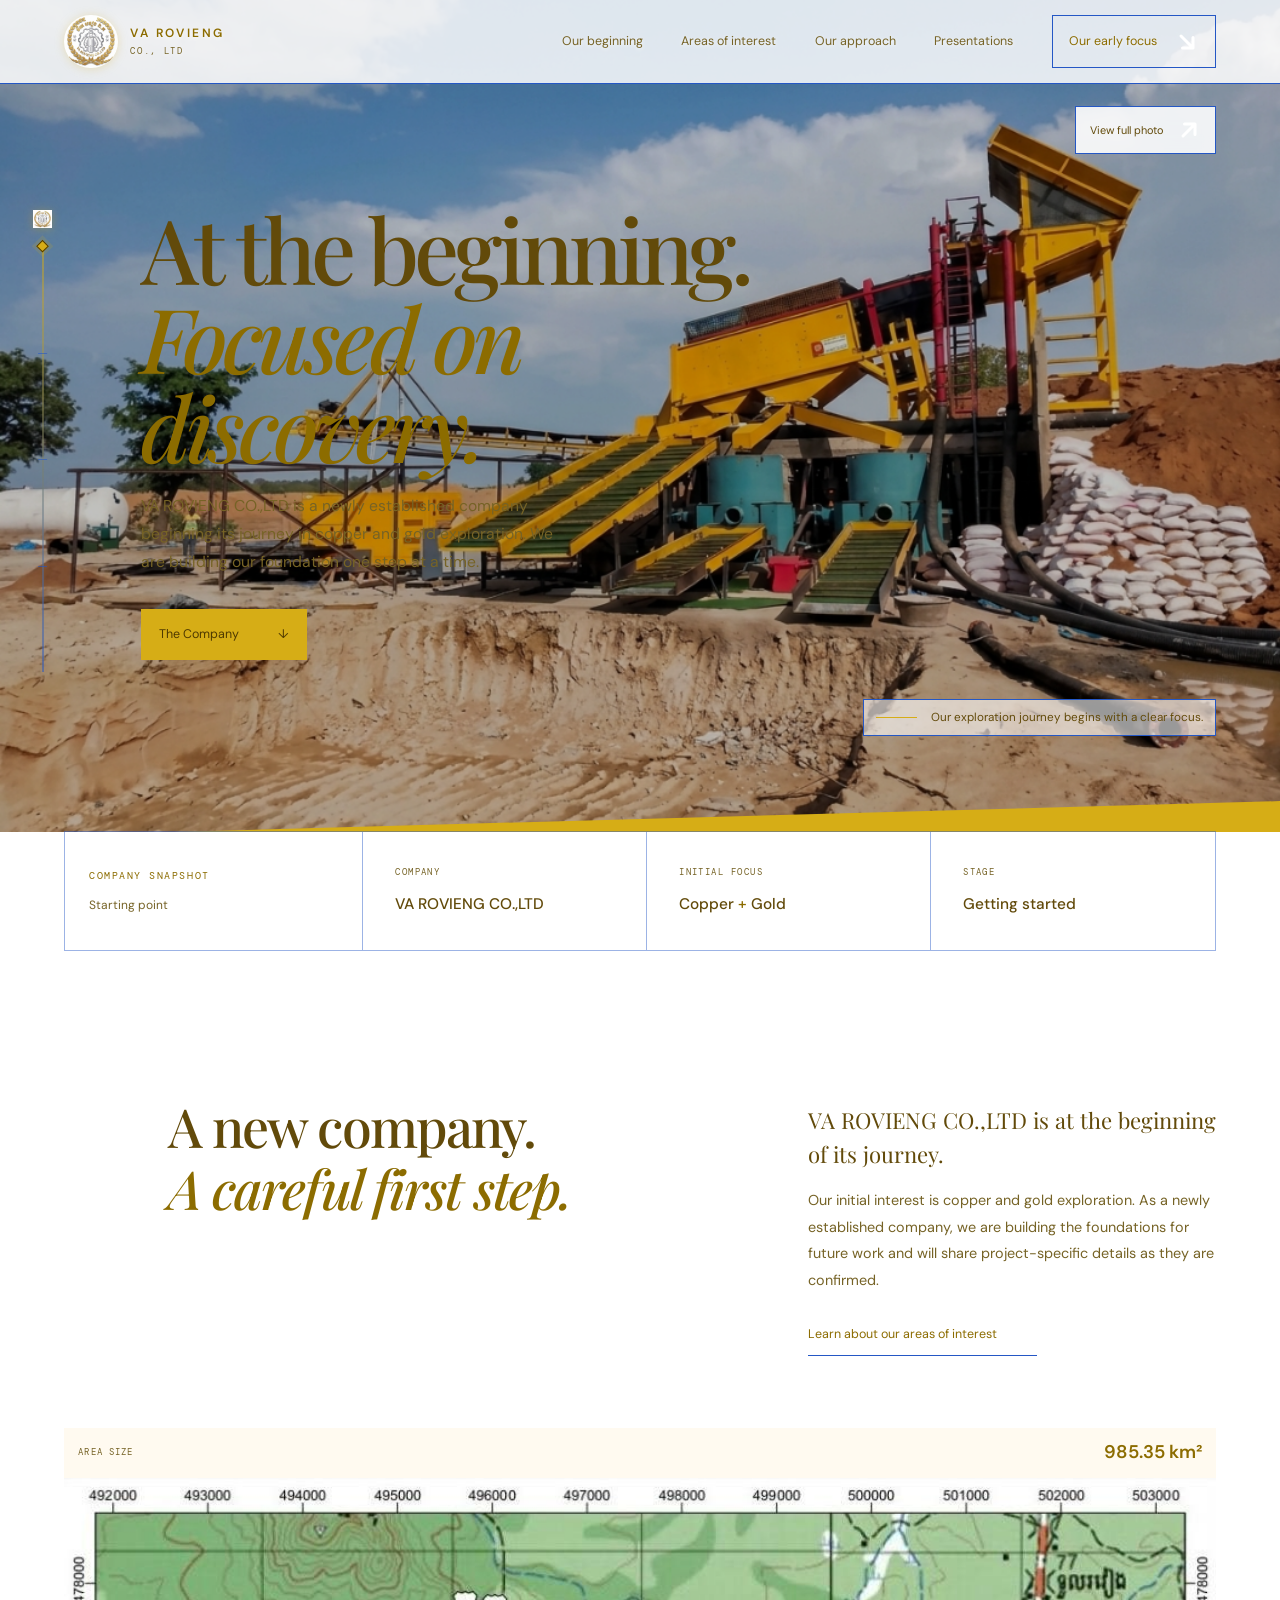
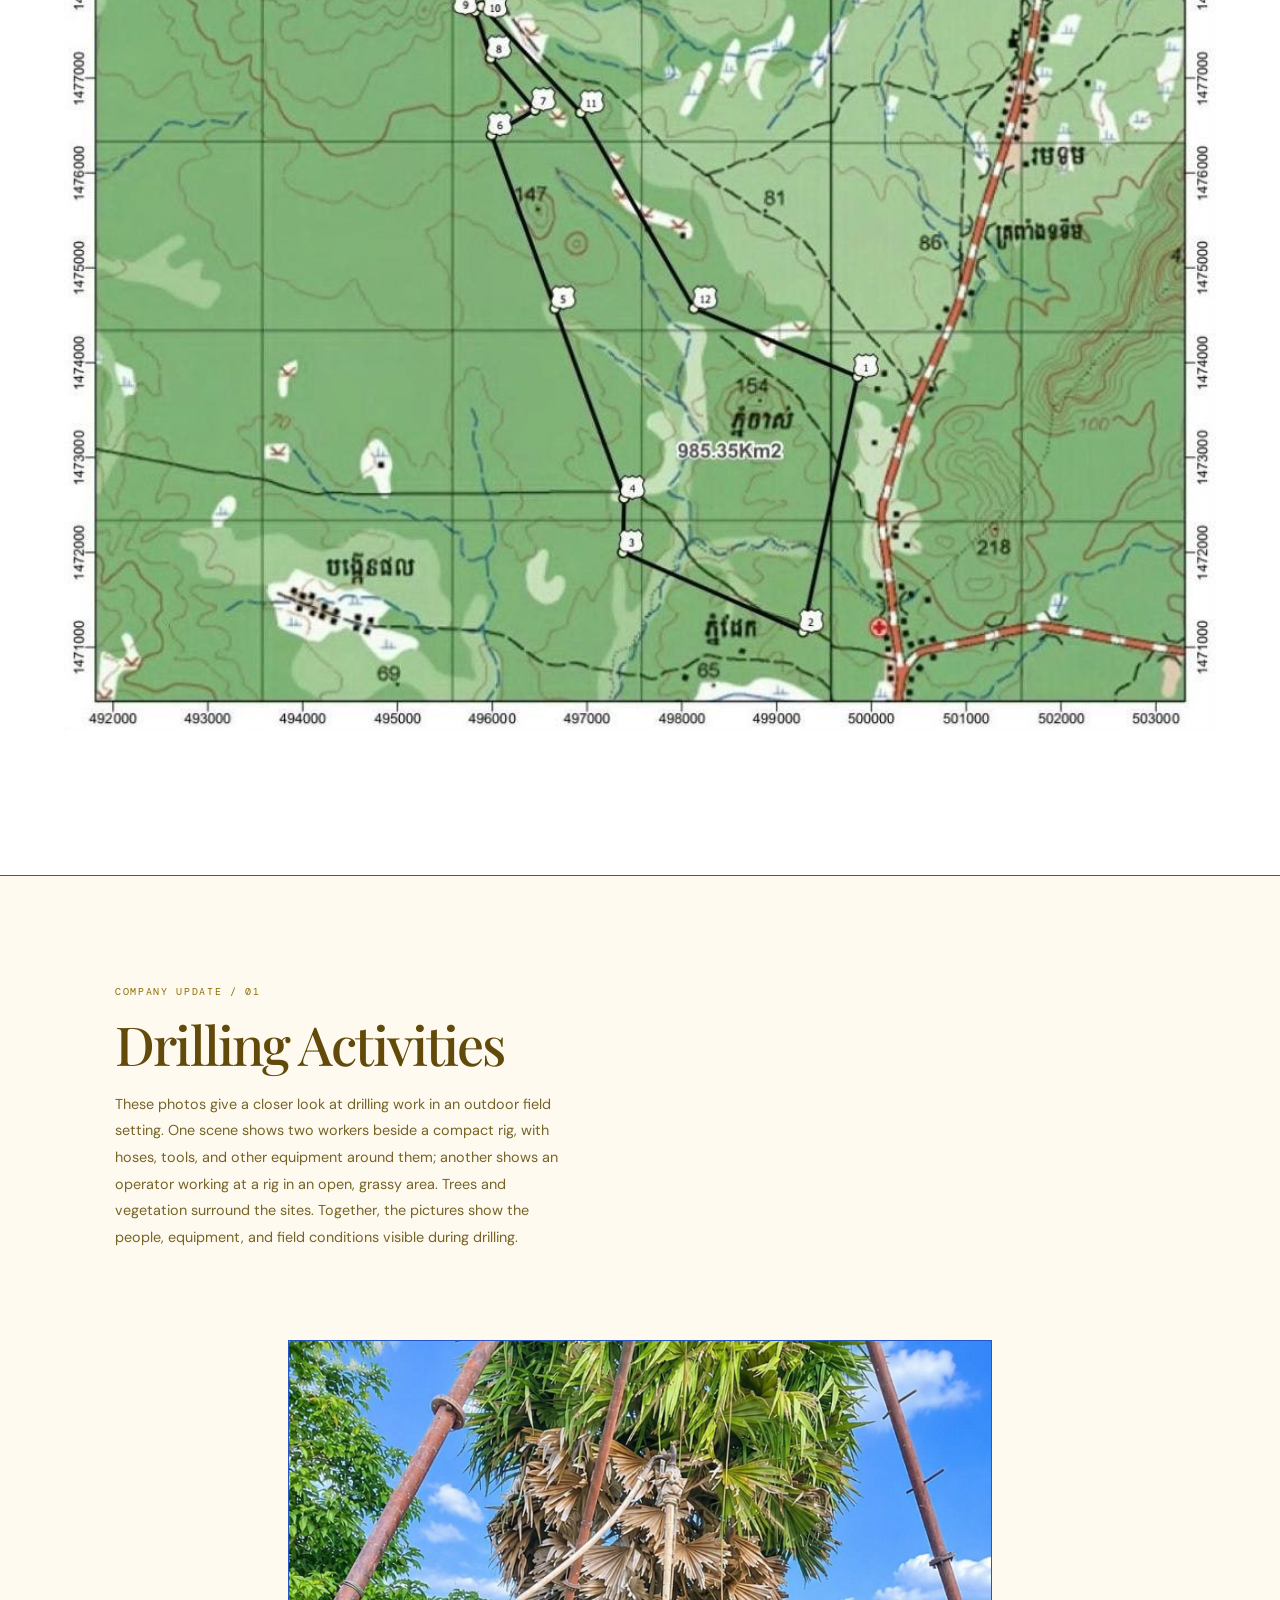
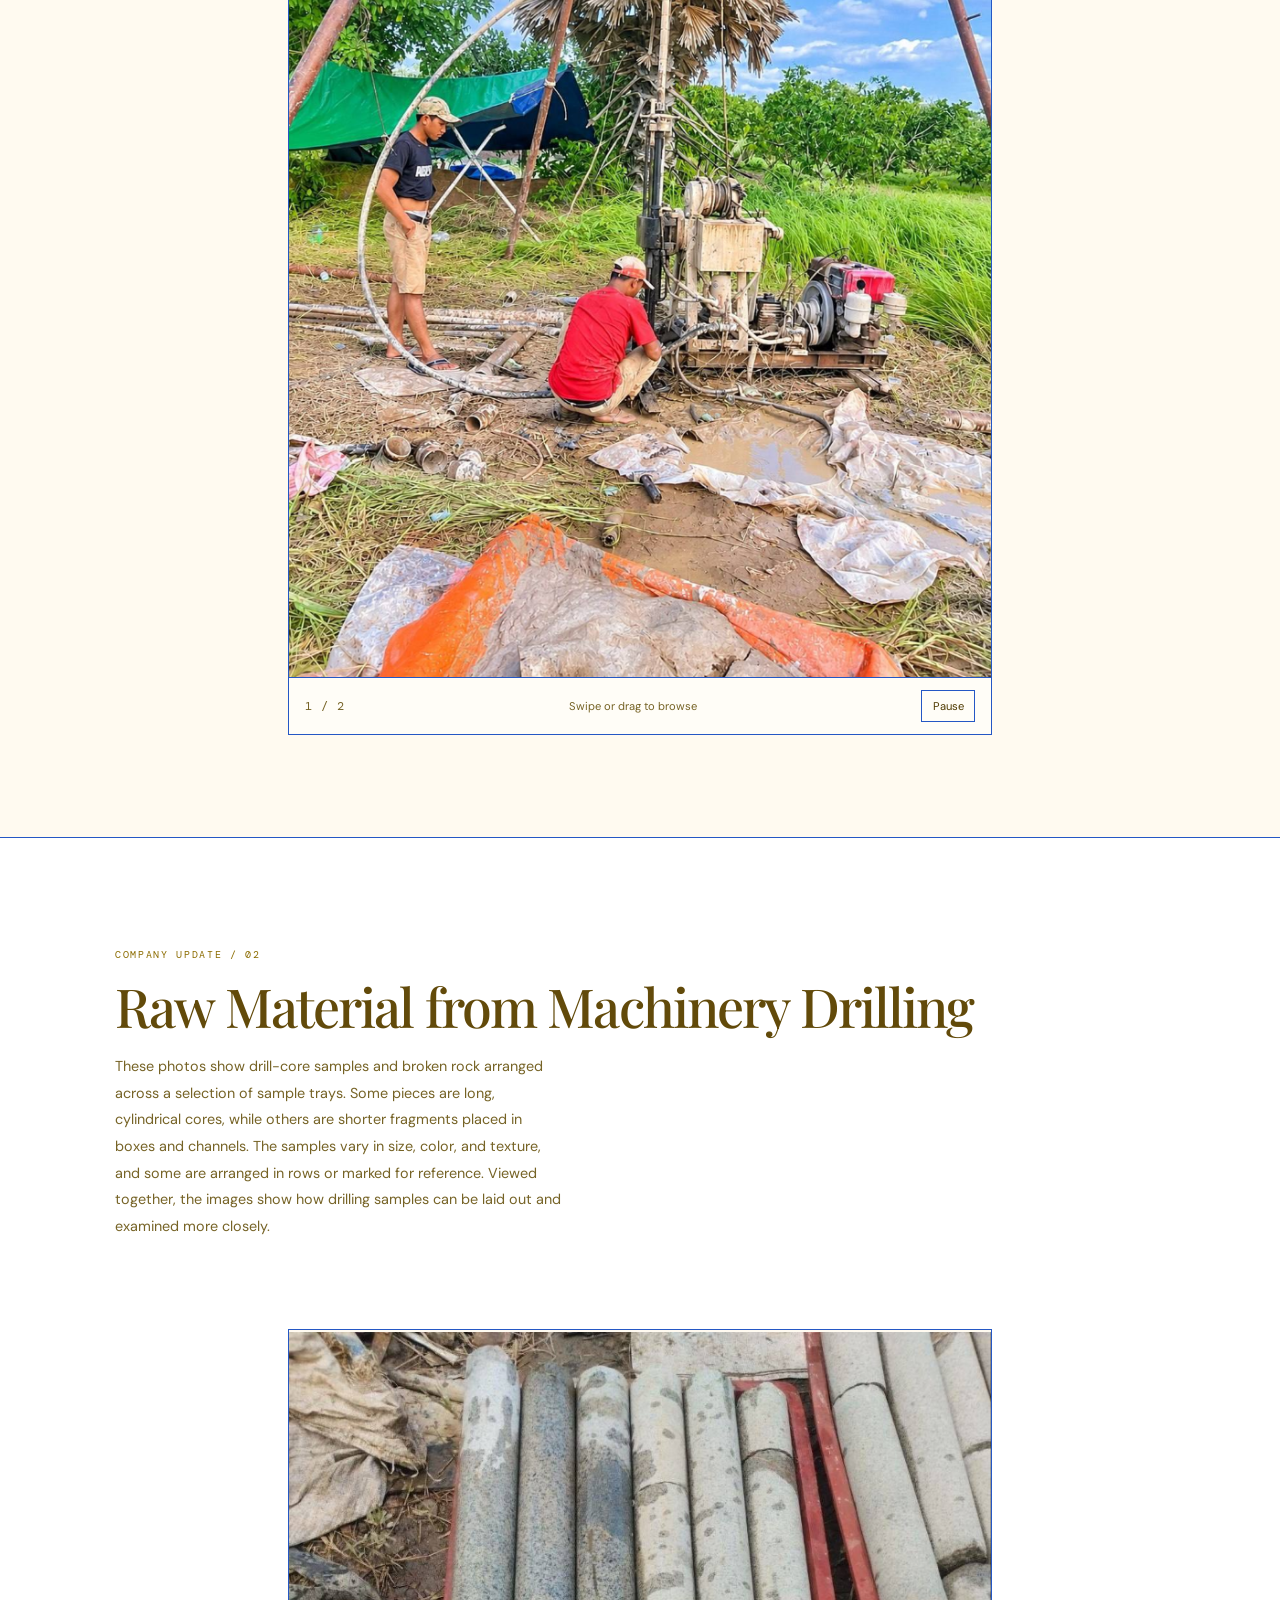
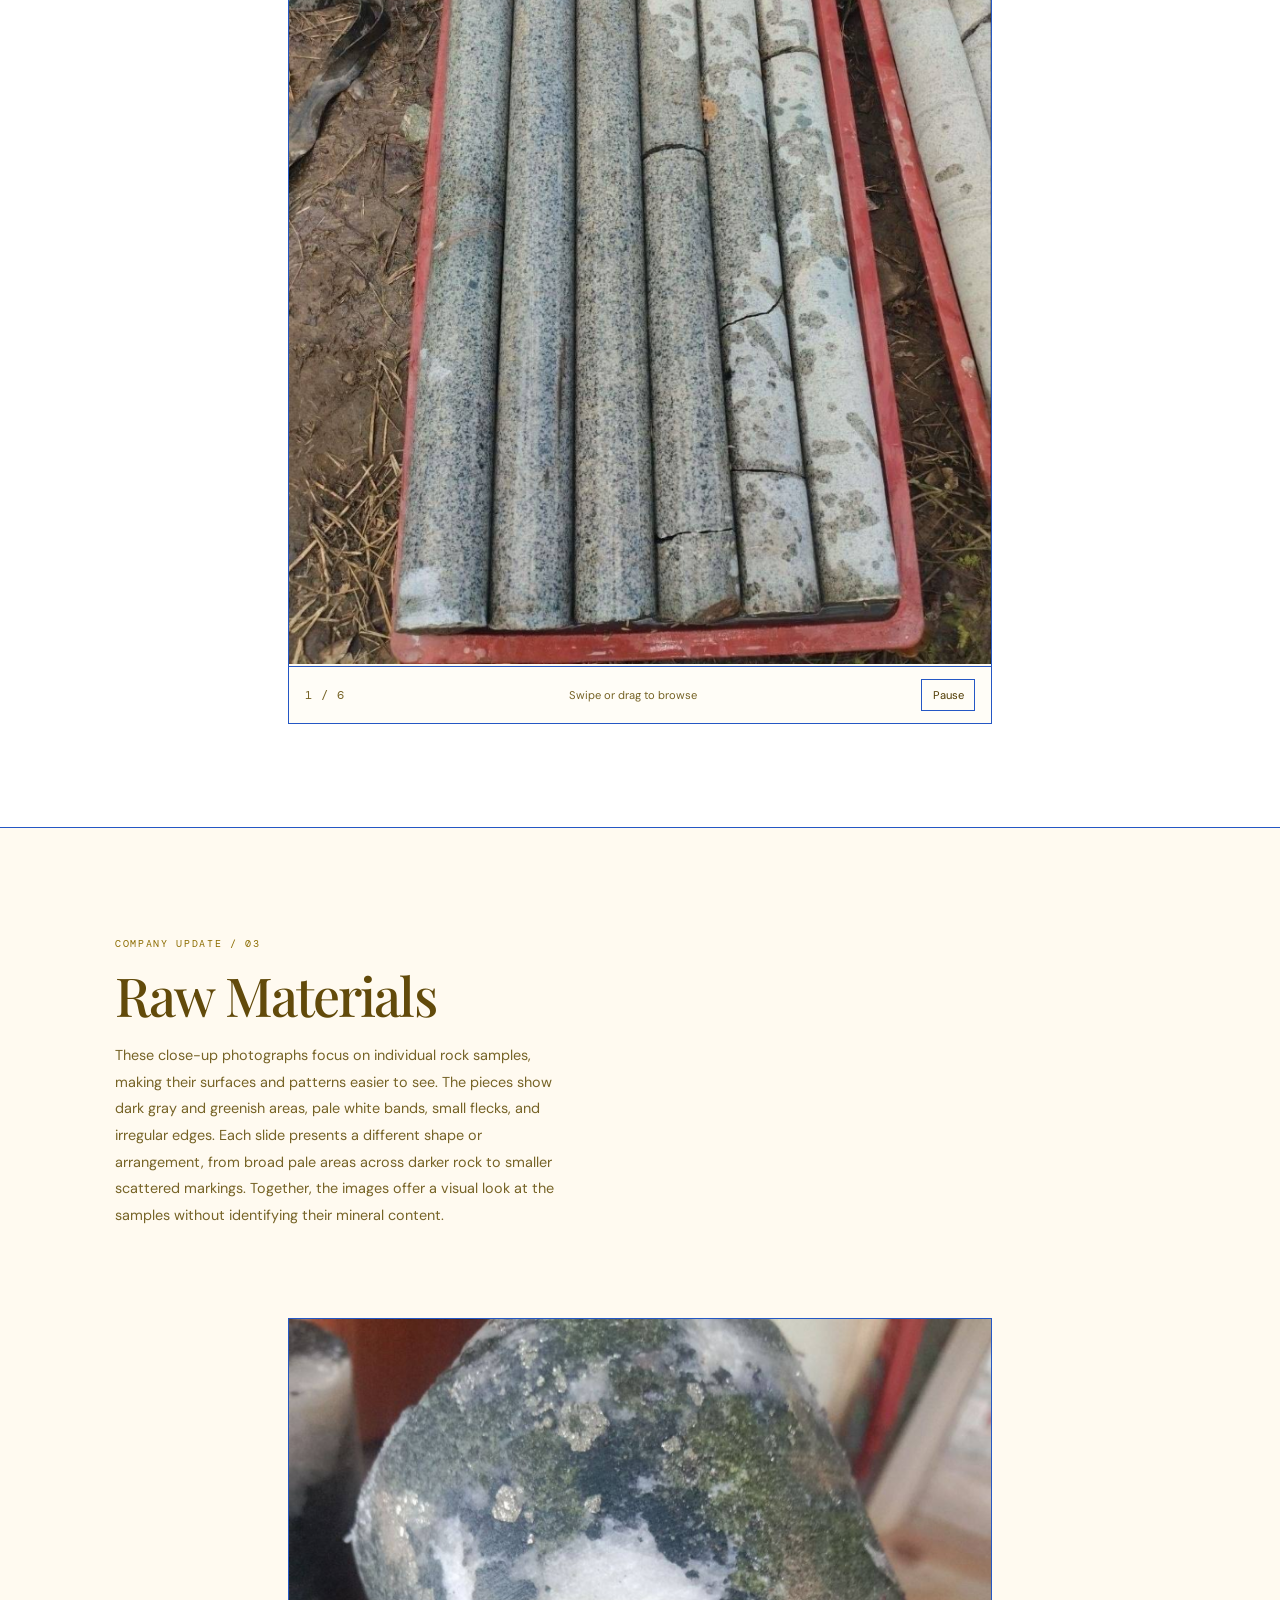
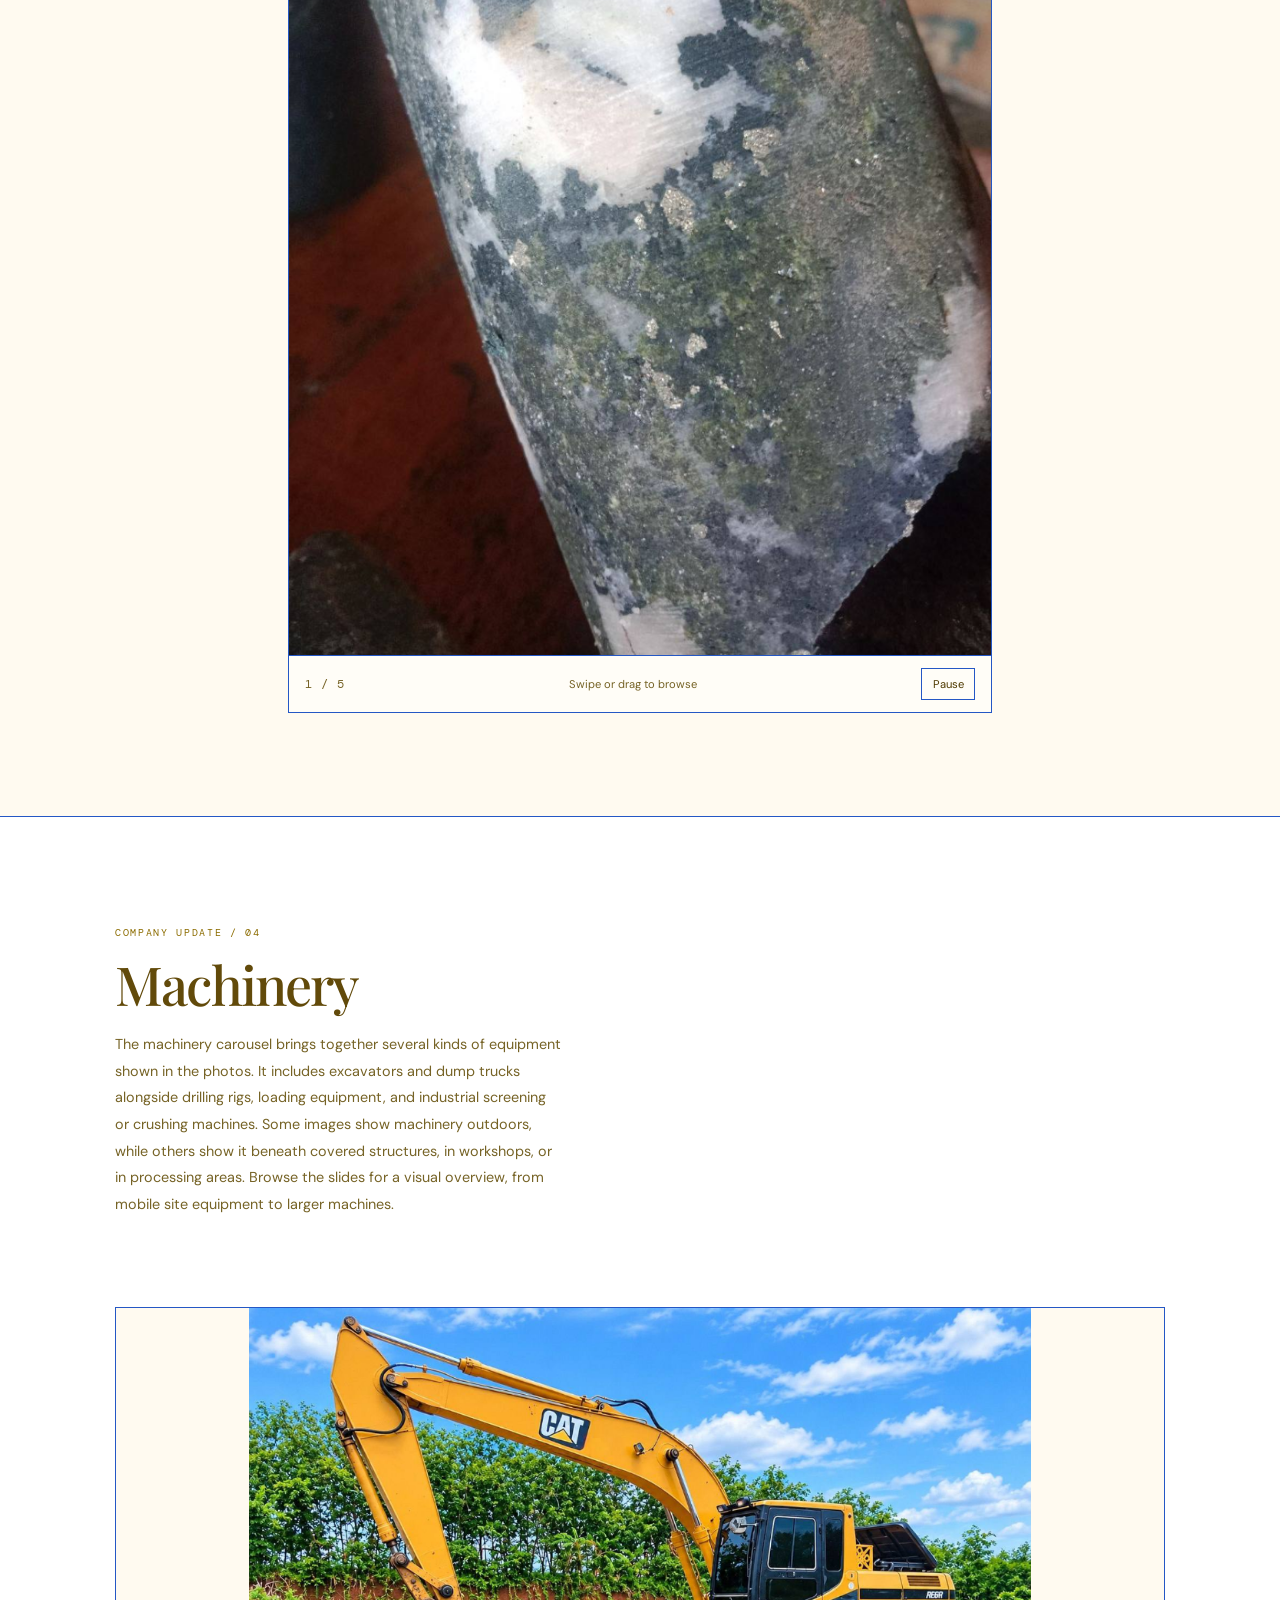
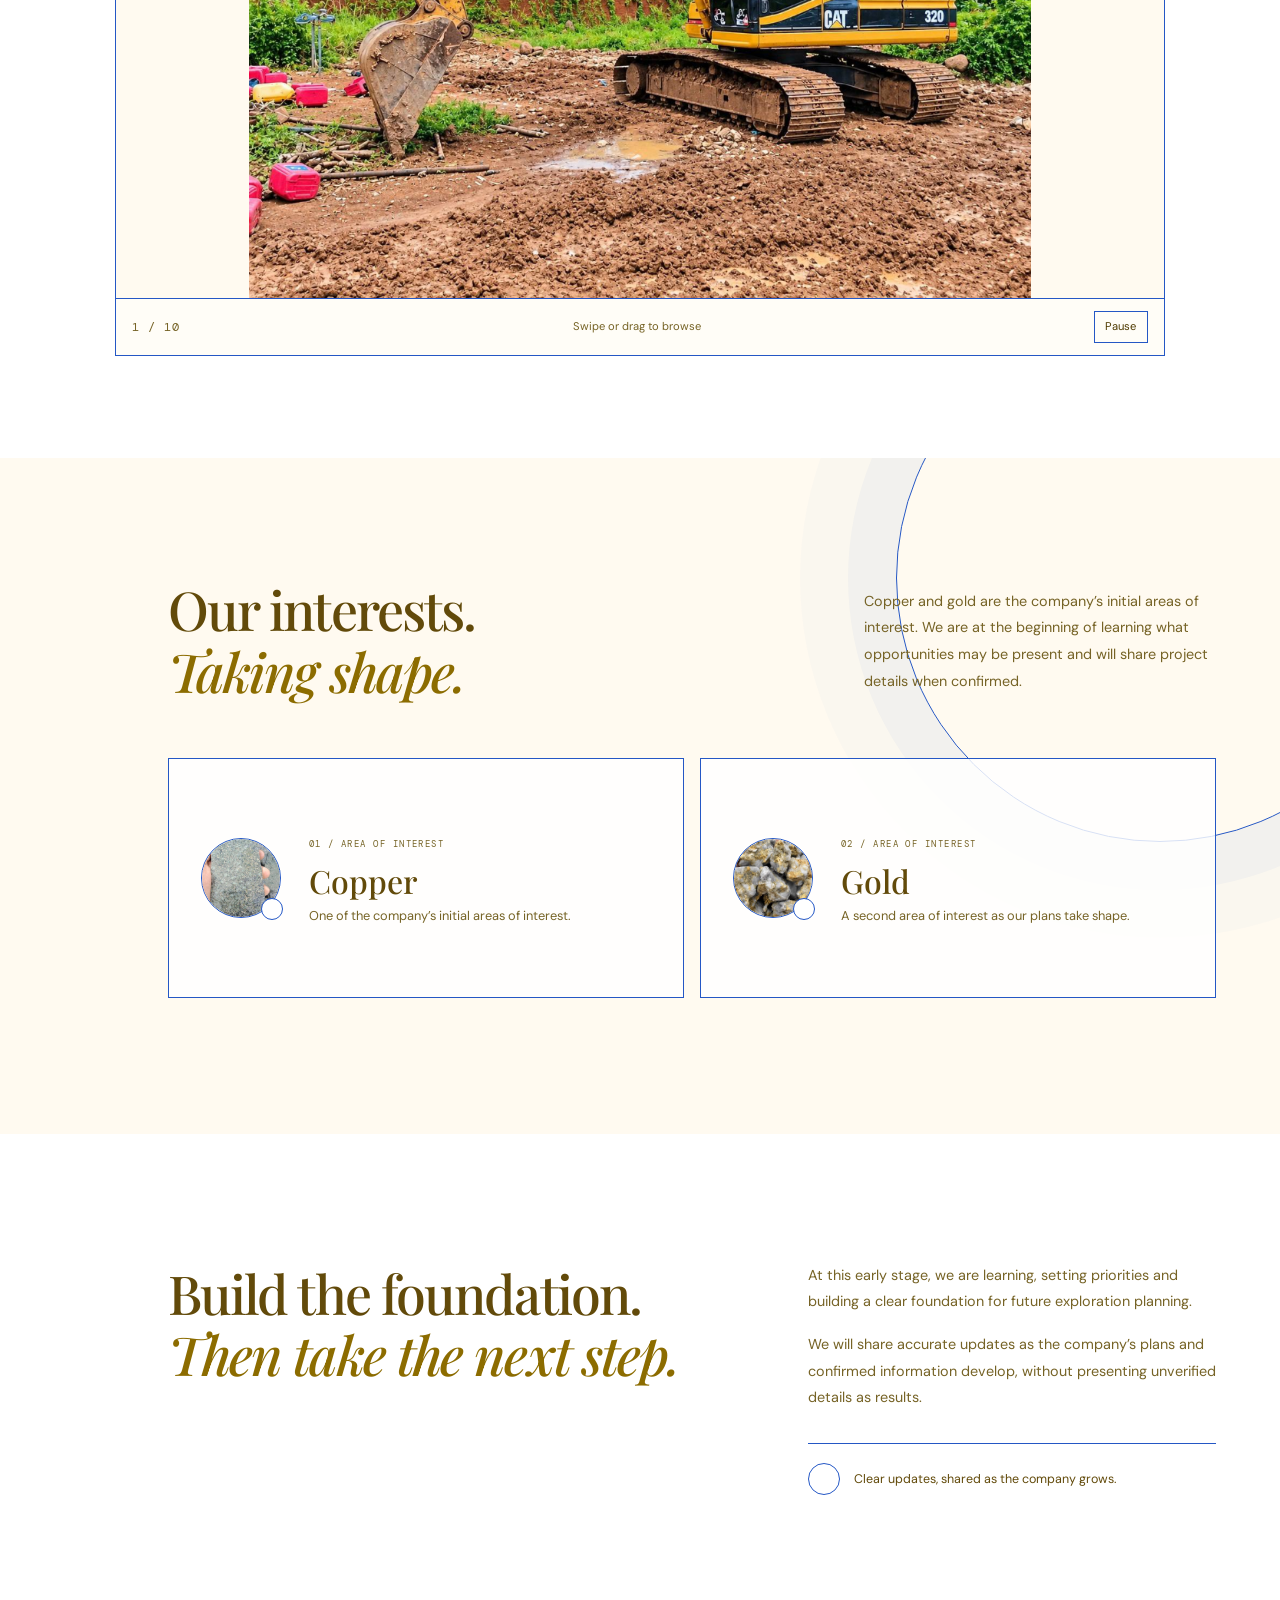
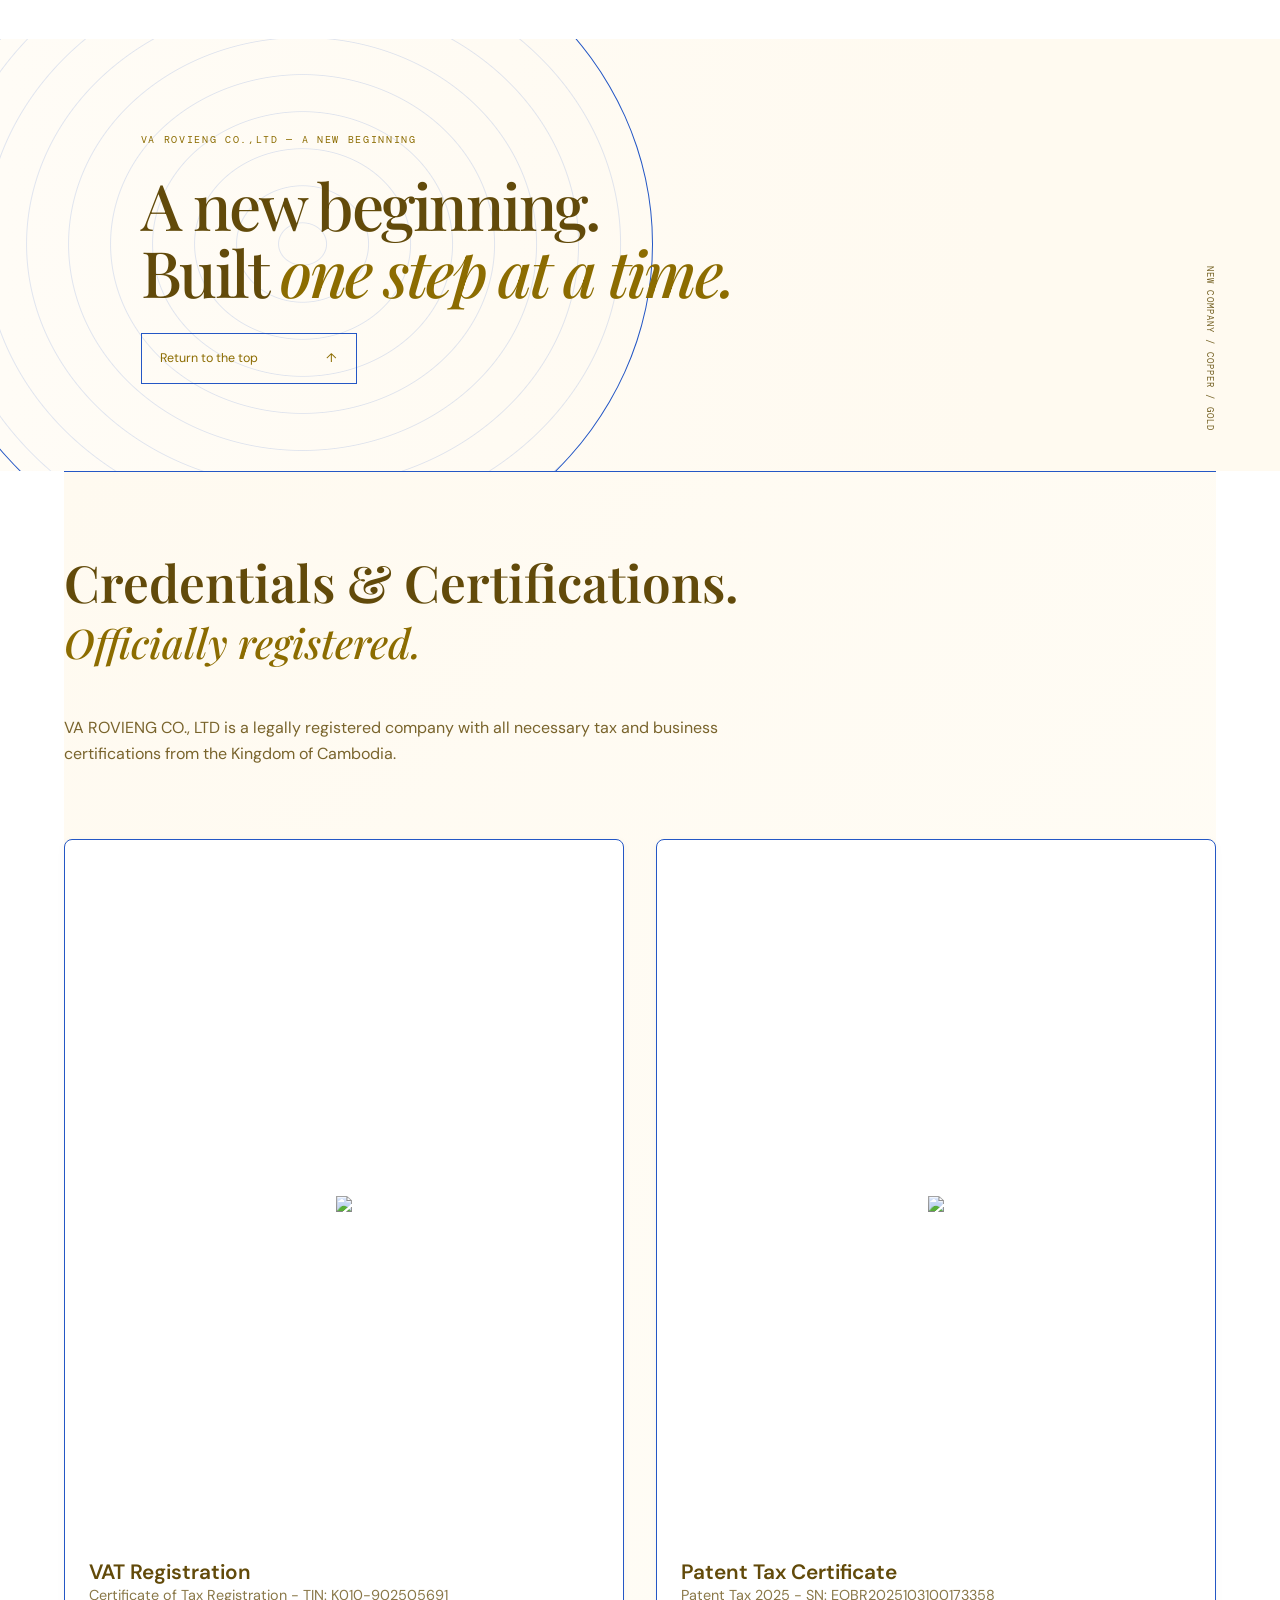
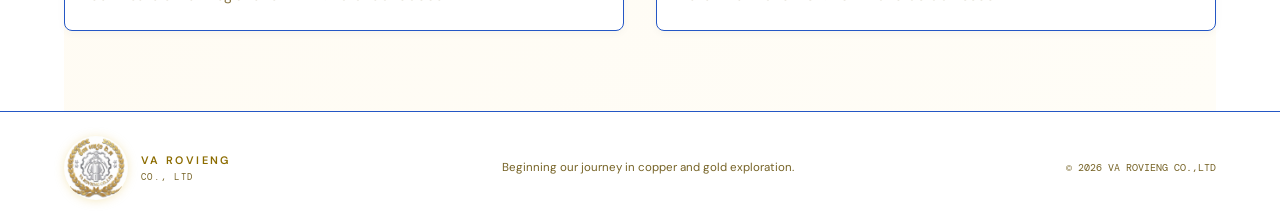
==== commit 20d6aa8d: "Update website with certificate images and styling - VA ROVIENG CO Co-authored-by: Copilot <22355621" ====
--- a/index.html
+++ b/index.html
@@ -581,6 +581,70 @@
         </div>
         <span class="closing-side-label" aria-hidden="true">NEW COMPANY / COPPER / GOLD</span>
       </section>
+
+      <section class="certifications section-wrap" id="certifications">
+        <div class="certifications-grid">
+          <h2>Credentials & Certifications.<br /><em>Officially registered.</em></h2>
+          <p class="certifications-intro">
+            VA ROVIENG CO., LTD is a legally registered company with all necessary 
+            tax and business certifications from the Kingdom of Cambodia.
+          </p>
+          <div class="certifications-gallery">
+            <article class="certification-card">
+              <button
+                class="certification-photo-trigger field-photo-trigger"
+                type="button"
+                data-photo-src="images/vat-registration-certificate.png"
+                data-photo-caption="Certificate of Tax Registration (VAT)"
+                aria-label="View VAT Registration Certificate"
+              >
+                <img 
+                  class="certification-image" 
+                  src="images/vat-registration-certificate.png" 
+                  alt="VAT Registration Certificate" 
+                  loading="lazy"
+                  decoding="async"
+                />
+                <span class="certification-photo-zoom" aria-hidden="true">
+                  <svg class="icon-arrow" viewBox="0 0 16 16" focusable="false">
+                    <path d="M4 12 12 4M5 4H12V11" />
+                  </svg>
+                </span>
+              </button>
+              <div>
+                <h3>VAT Registration</h3>
+                <p>Certificate of Tax Registration - TIN: K010-902505691</p>
+              </div>
+            </article>
+            <article class="certification-card">
+              <button
+                class="certification-photo-trigger field-photo-trigger"
+                type="button"
+                data-photo-src="images/patent-tax-certificate.png"
+                data-photo-caption="Patent Tax Certificate 2025"
+                aria-label="View Patent Tax Certificate"
+              >
+                <img 
+                  class="certification-image" 
+                  src="images/patent-tax-certificate.png" 
+                  alt="Patent Tax Certificate 2025" 
+                  loading="lazy"
+                  decoding="async"
+                />
+                <span class="certification-photo-zoom" aria-hidden="true">
+                  <svg class="icon-arrow" viewBox="0 0 16 16" focusable="false">
+                    <path d="M4 12 12 4M5 4H12V11" />
+                  </svg>
+                </span>
+              </button>
+              <div>
+                <h3>Patent Tax Certificate</h3>
+                <p>Patent Tax 2025 - SN: EOBR2025103100173358</p>
+              </div>
+            </article>
+          </div>
+        </div>
+      </section>
     </main>
 
     <dialog class="photo-dialog" aria-labelledby="photo-dialog-caption">
--- a/styles.css
+++ b/styles.css
@@ -1194,6 +1194,141 @@
   margin-top: 3rem;
 }
 
+/* Certifications Section */
+.certifications {
+  padding-block: 5rem;
+  background: linear-gradient(135deg, var(--ink-soft) 0%, var(--panel) 100%);
+  border-top: 1px solid var(--line);
+}
+
+.certifications-grid {
+  display: flex;
+  flex-direction: column;
+  gap: 2.5rem;
+}
+
+.certifications-grid h2 {
+  font-size: clamp(2.2rem, 5vw, 3.2rem);
+  line-height: 1.2;
+  color: var(--paper);
+  font-family: var(--serif);
+  font-weight: 600;
+}
+
+.certifications-grid h2 em {
+  font-style: italic;
+  color: var(--gold-text);
+  display: block;
+  font-size: 0.8em;
+  margin-top: 0.3rem;
+}
+
+.certifications-intro {
+  max-width: 45rem;
+  font-size: 1rem;
+  line-height: 1.6;
+  color: var(--paper);
+  margin: 0;
+  opacity: 0.85;
+}
+
+.certifications-gallery {
+  display: grid;
+  grid-template-columns: repeat(auto-fit, minmax(280px, 1fr));
+  gap: 2rem;
+  margin-top: 2rem;
+}
+
+.certification-card {
+  display: flex;
+  flex-direction: column;
+  gap: 1rem;
+  padding: 1.5rem;
+  background: var(--ink);
+  border: 1px solid var(--line);
+  border-radius: 8px;
+  transition: all 300ms ease;
+  box-shadow: 0 2px 8px rgba(0, 0, 0, 0.04);
+}
+
+.certification-card:hover {
+  border-color: var(--gold);
+  box-shadow: 0 8px 24px rgba(214, 173, 22, 0.12);
+  transform: translateY(-4px);
+}
+
+.certification-photo-trigger {
+  position: relative;
+  display: block;
+  width: 100%;
+  aspect-ratio: 3 / 4;
+  border: none;
+  background: transparent;
+  cursor: pointer;
+  padding: 0;
+  margin: 0;
+  font-size: 0;
+  overflow: hidden;
+  border-radius: 4px;
+}
+
+.certification-image {
+  width: 100%;
+  height: 100%;
+  object-fit: cover;
+  transition: transform 300ms ease;
+}
+
+.certification-photo-trigger:hover .certification-image {
+  transform: scale(1.05);
+}
+
+.certification-photo-zoom {
+  position: absolute;
+  top: 50%;
+  left: 50%;
+  transform: translate(-50%, -50%);
+  display: flex;
+  align-items: center;
+  justify-content: center;
+  width: 3rem;
+  height: 3rem;
+  background: rgba(36, 87, 197, 0.9);
+  border-radius: 50%;
+  opacity: 0;
+  transition: opacity 300ms ease;
+}
+
+.certification-photo-trigger:hover .certification-photo-zoom {
+  opacity: 1;
+}
+
+.icon-arrow {
+  width: 1.5rem;
+  height: 1.5rem;
+  stroke: var(--ink);
+  stroke-width: 2;
+  fill: none;
+  stroke-linecap: round;
+  stroke-linejoin: round;
+}
+
+.certification-card h3 {
+  font-size: 1.3rem;
+  font-weight: 600;
+  color: var(--paper);
+  margin: 0;
+  font-family: var(--sans);
+}
+
+.certification-card p {
+  font-size: 0.9rem;
+  line-height: 1.5;
+  color: var(--paper);
+  opacity: 0.75;
+  margin: 0;
+}
+
 .closing {
   position: relative;
   display: flex;
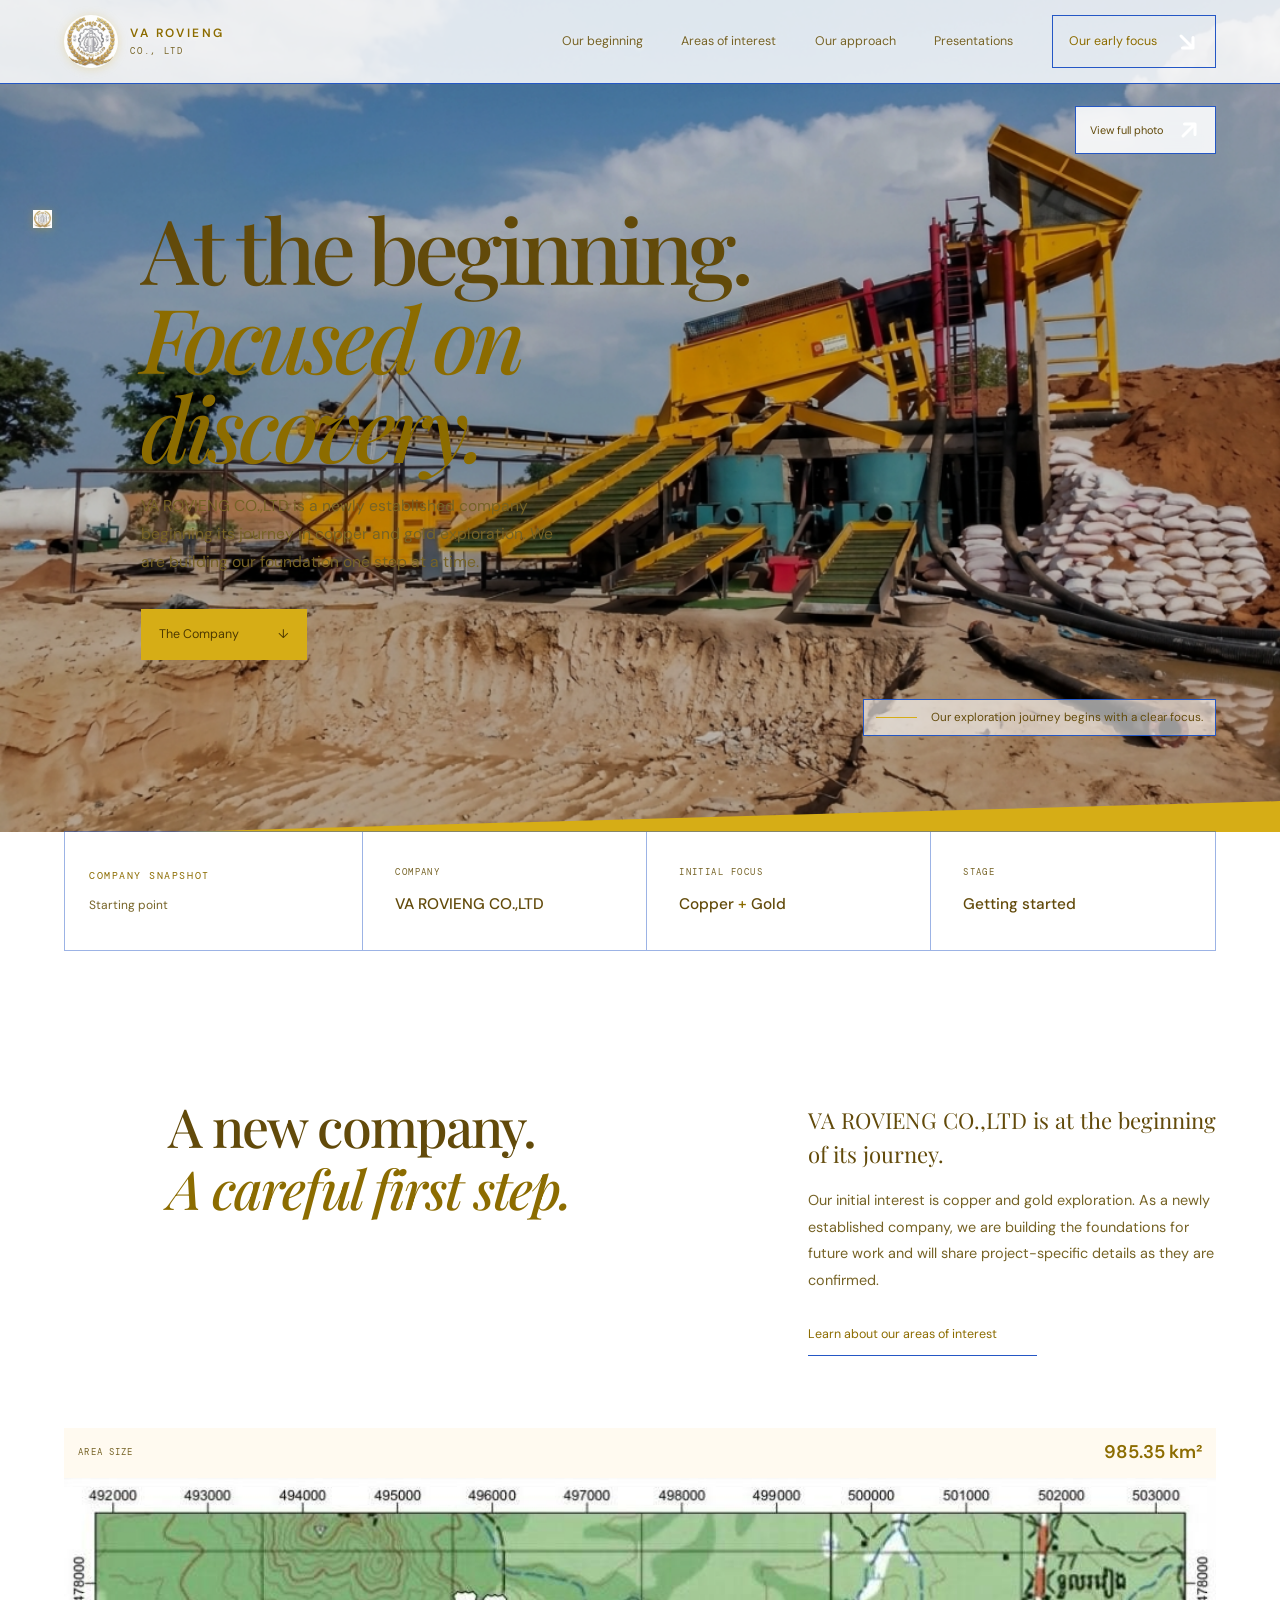
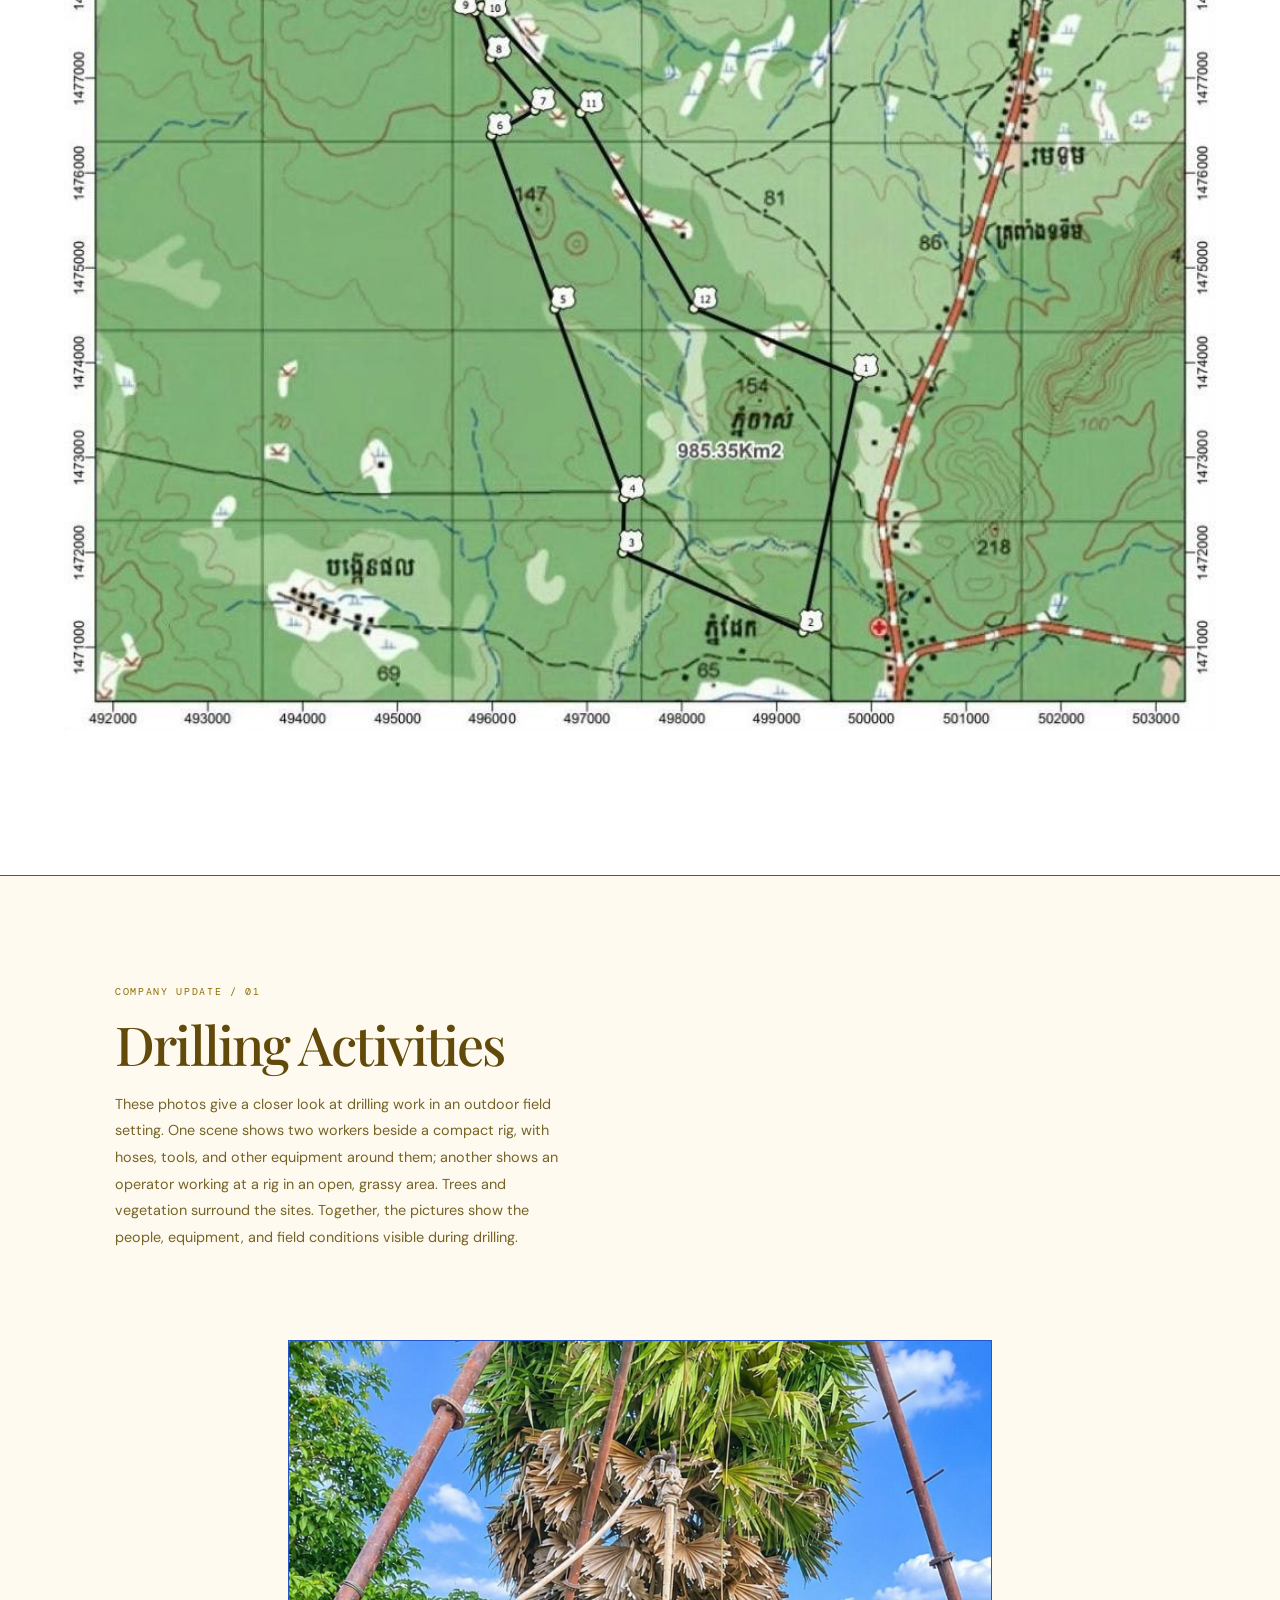
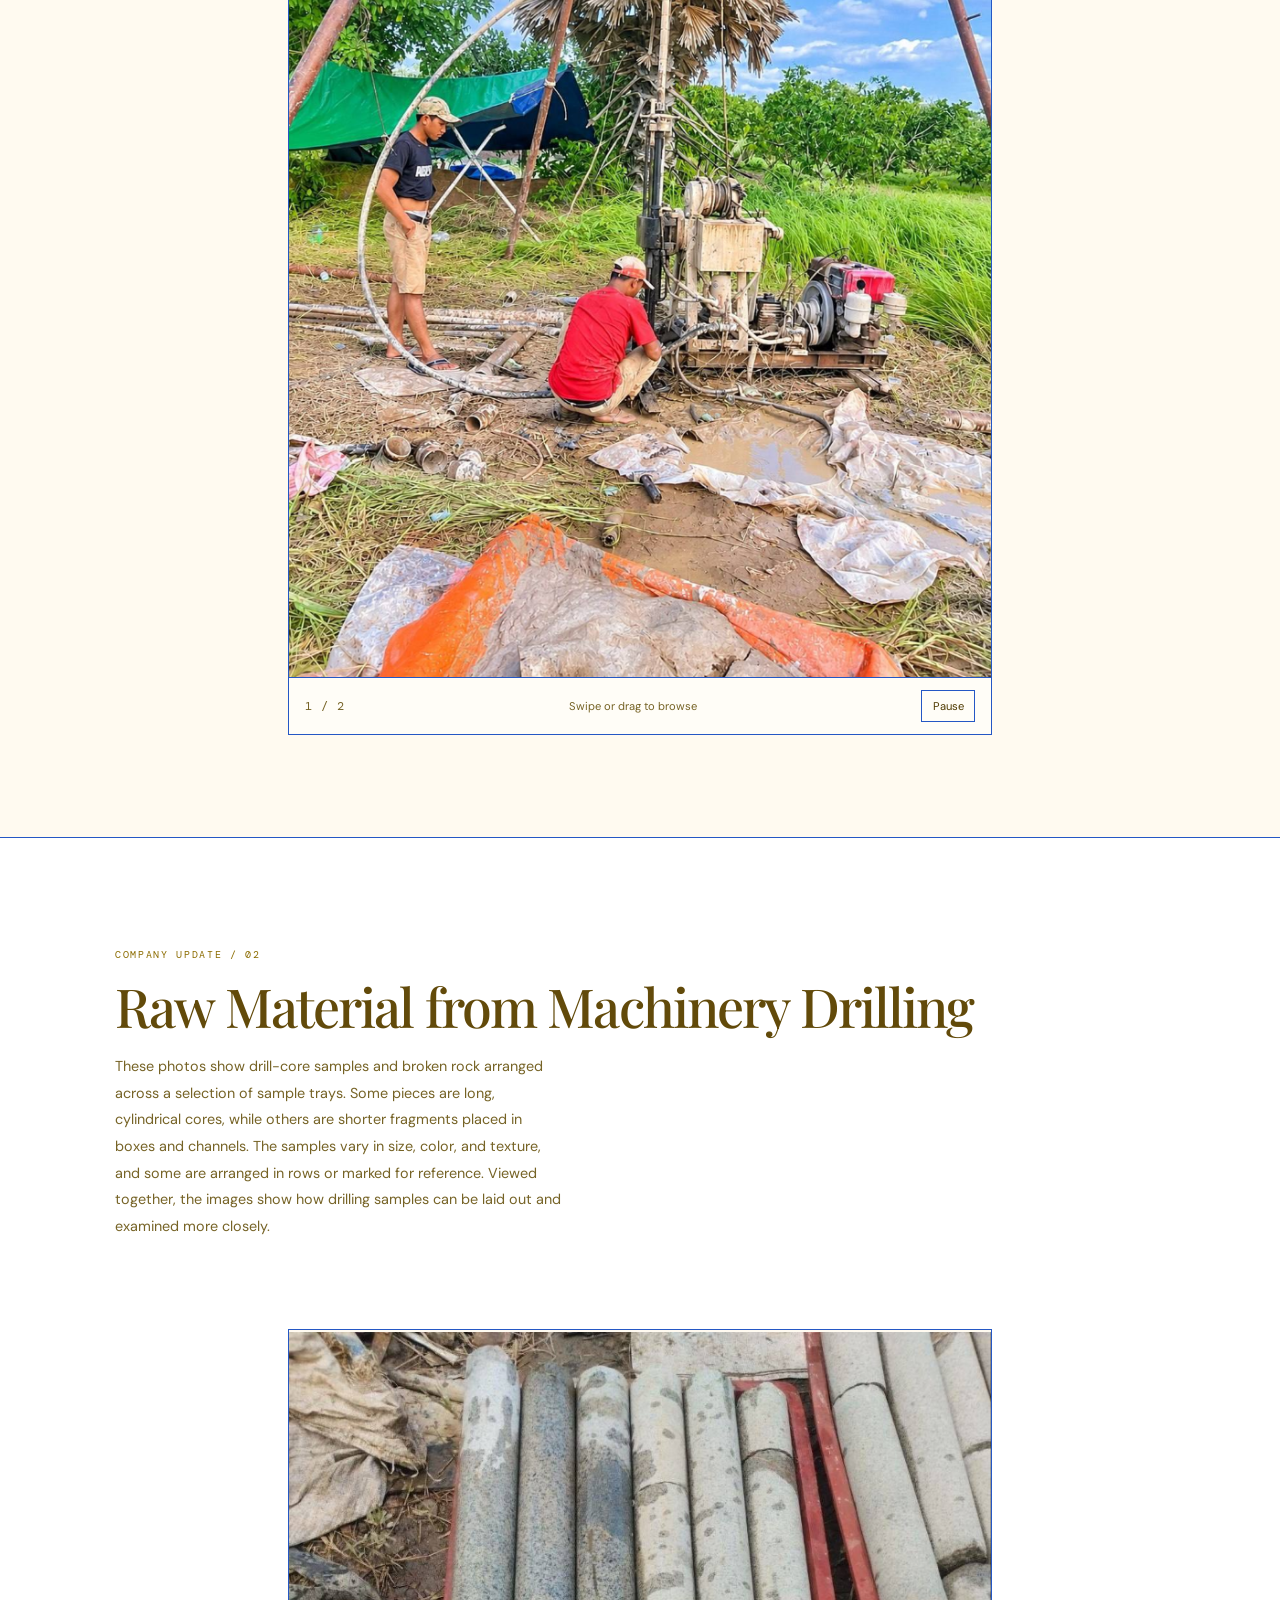
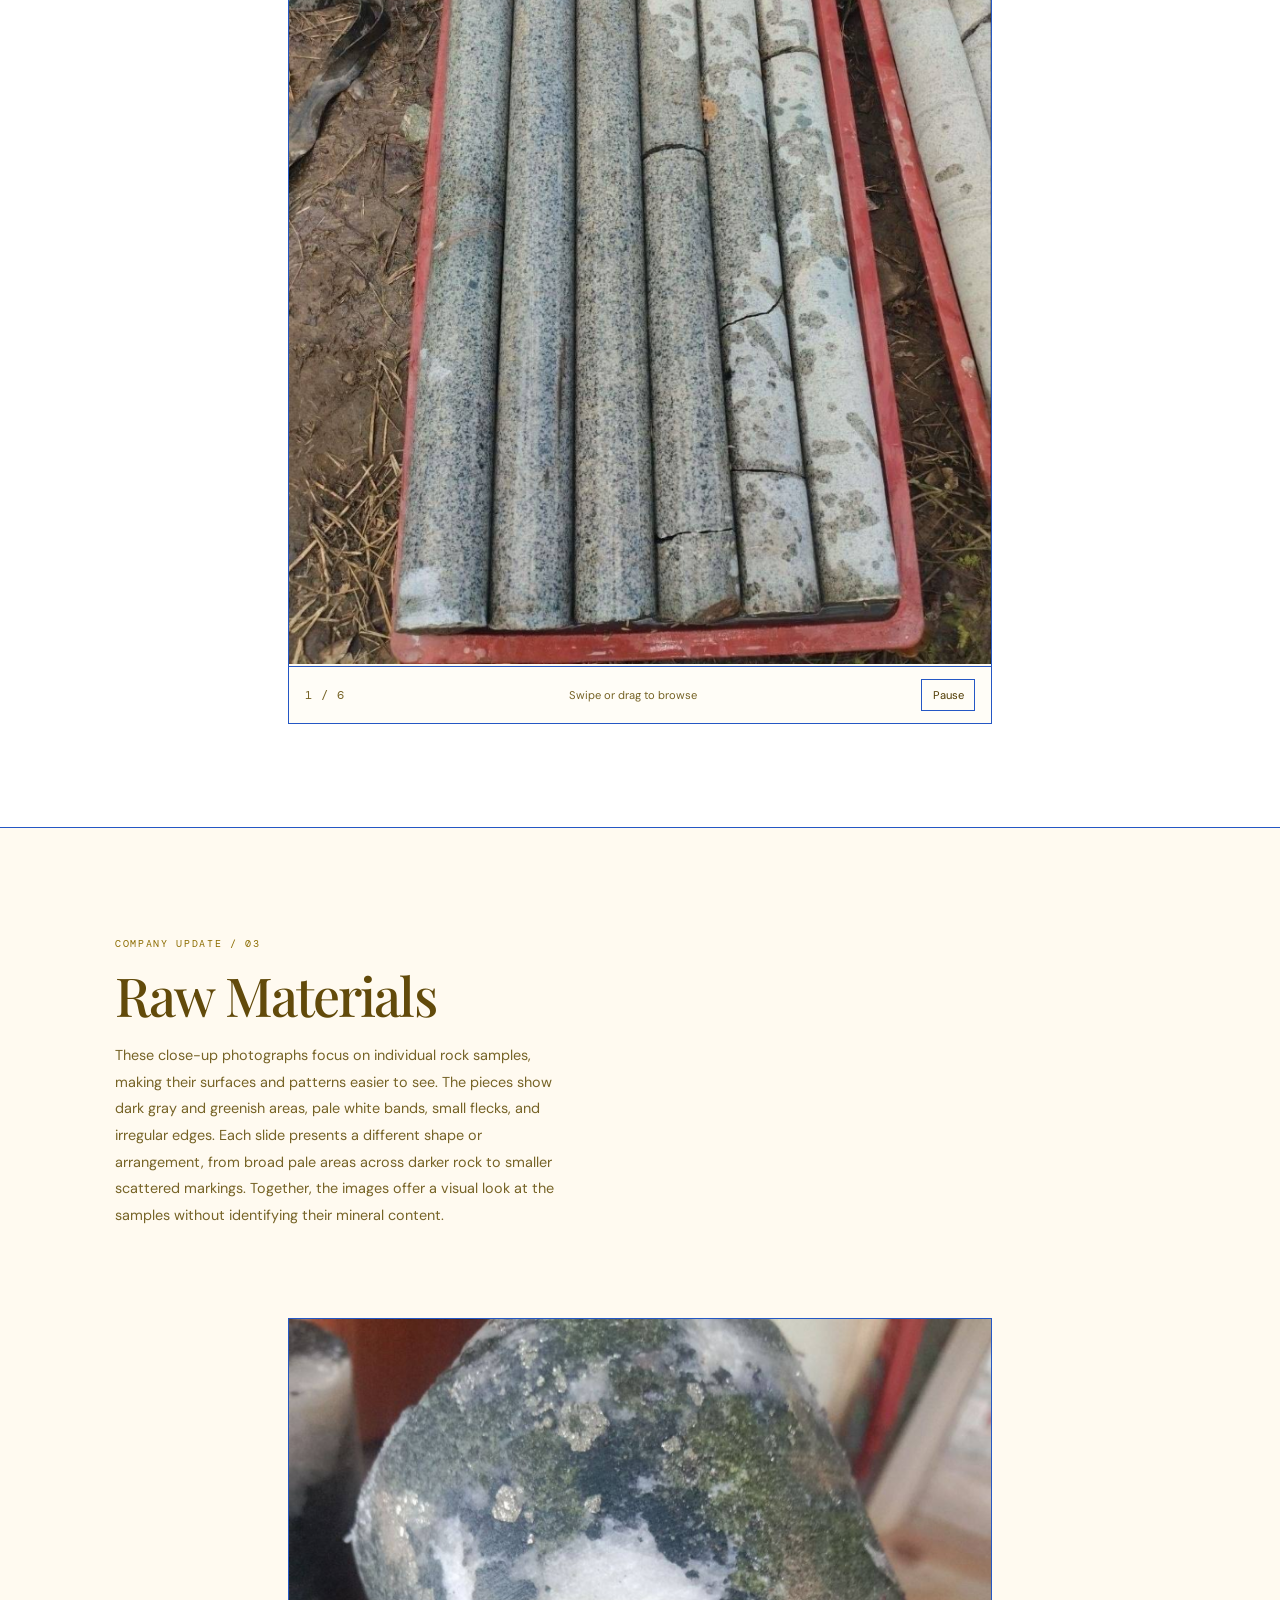
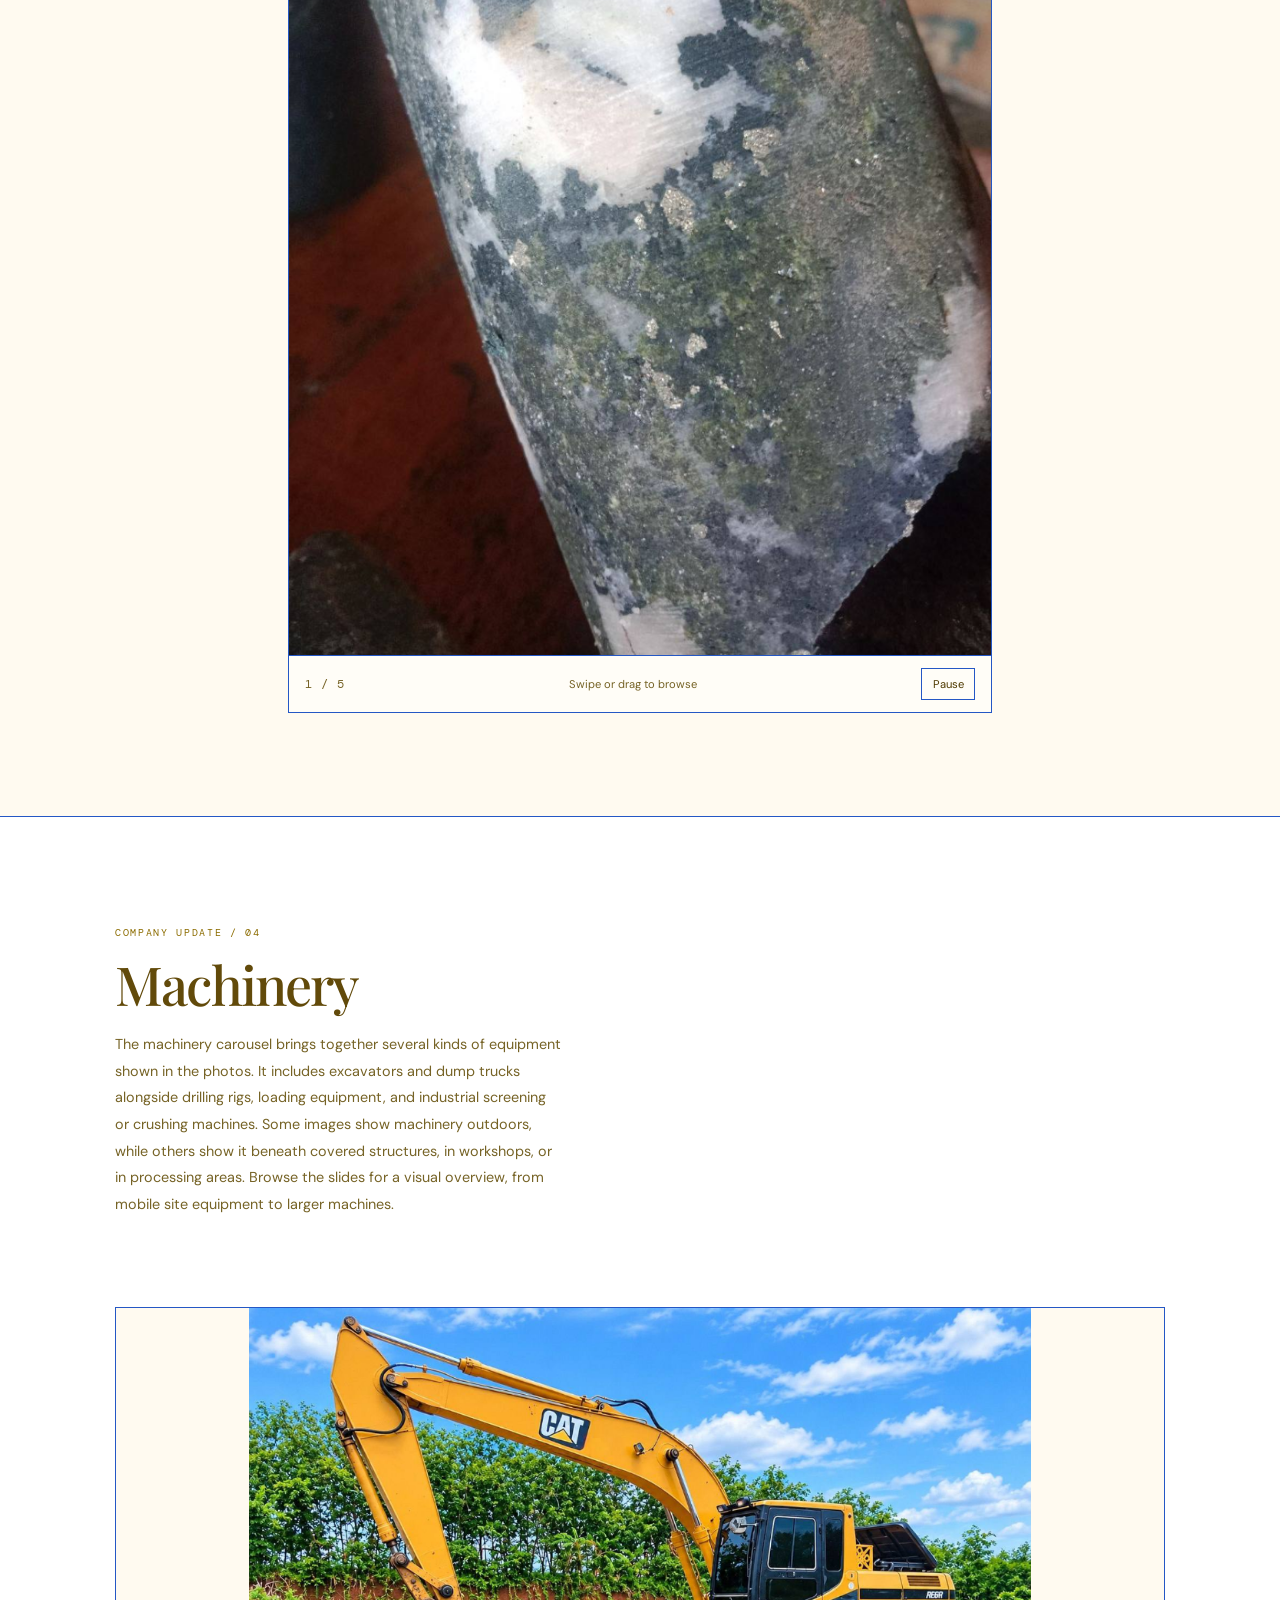
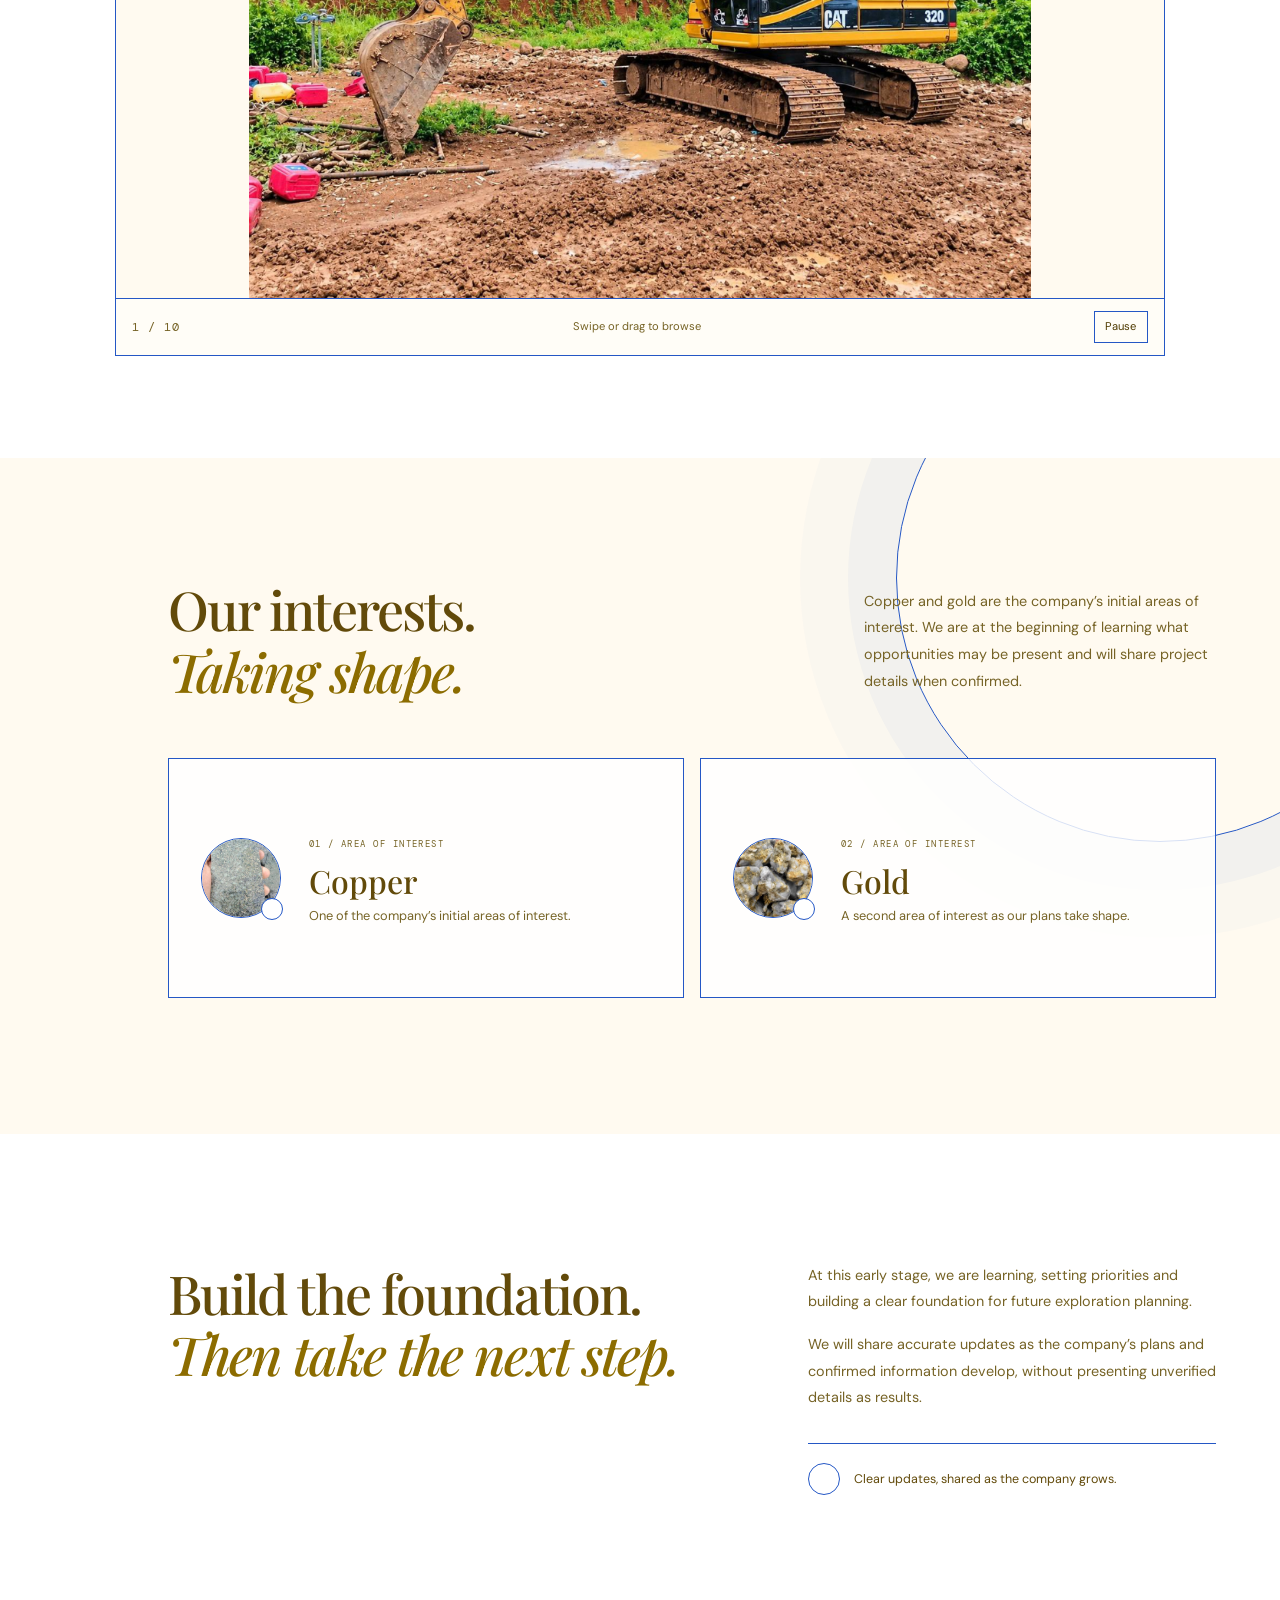
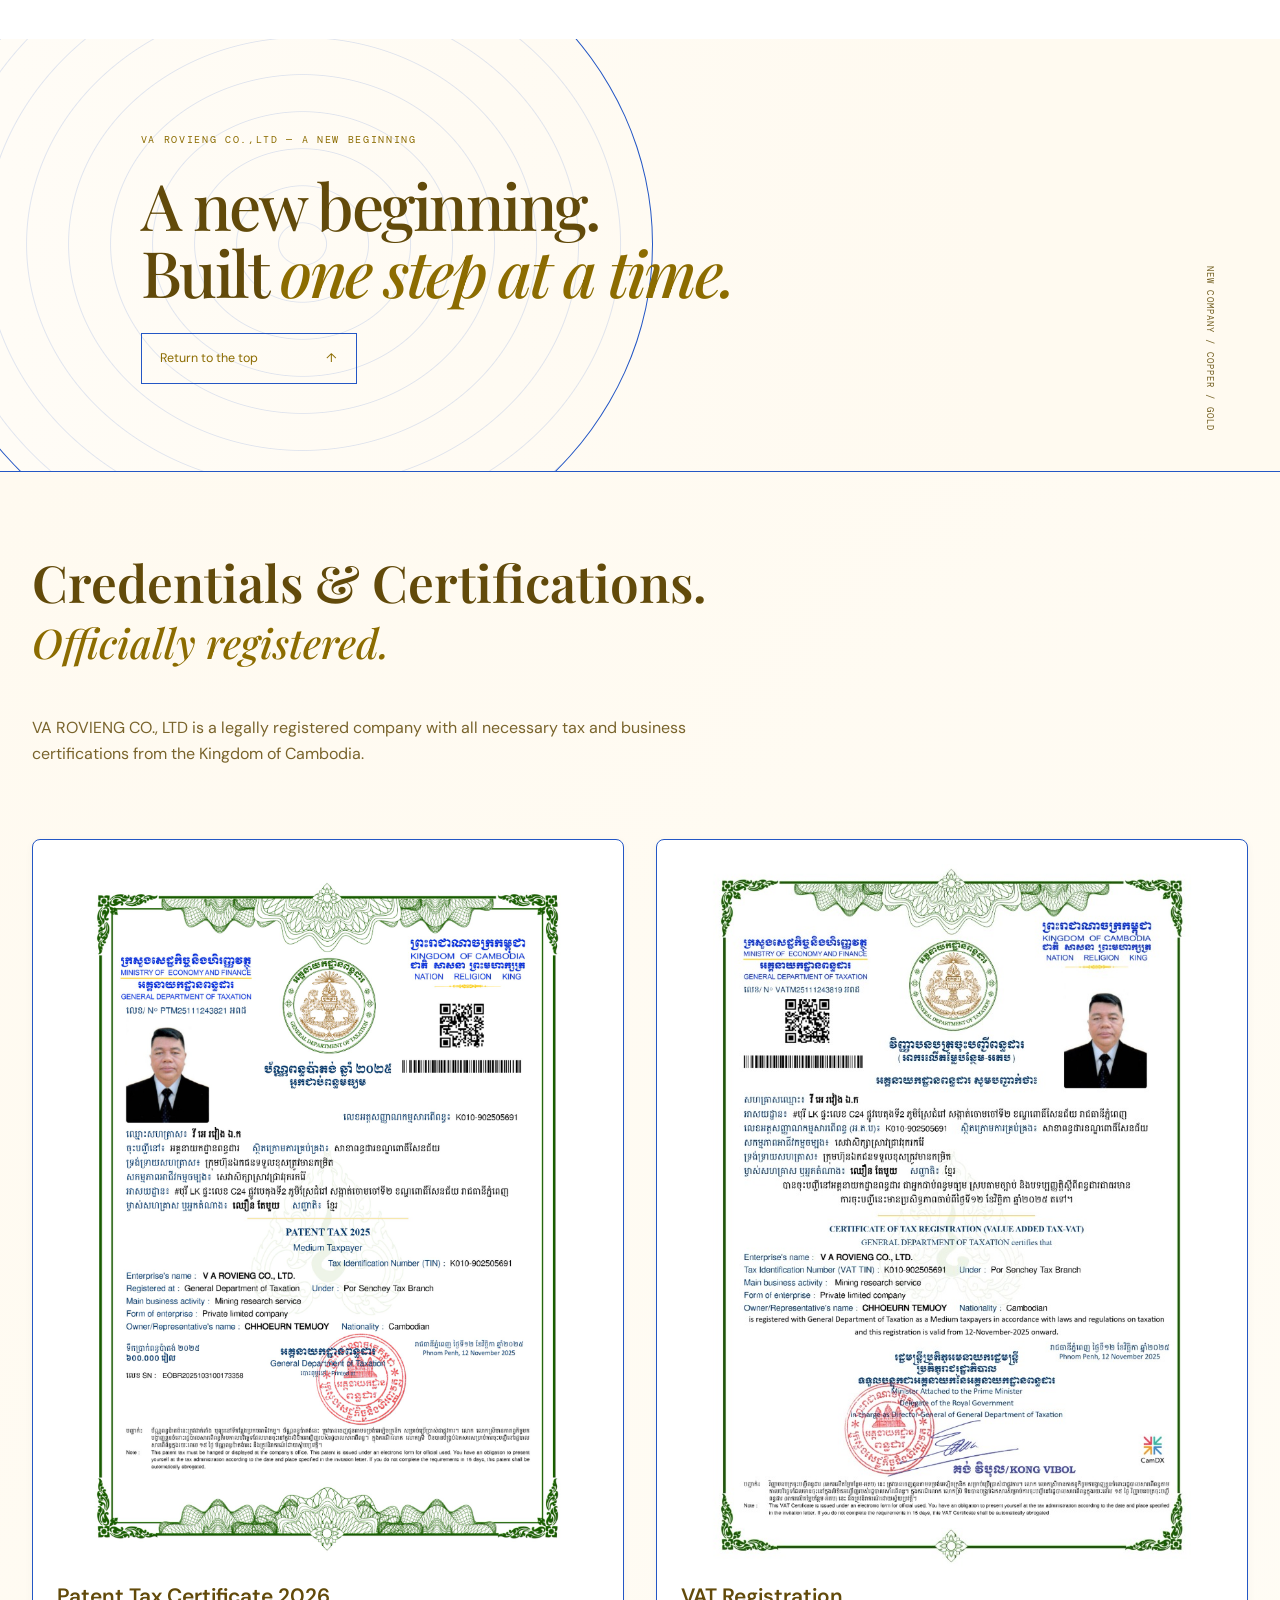
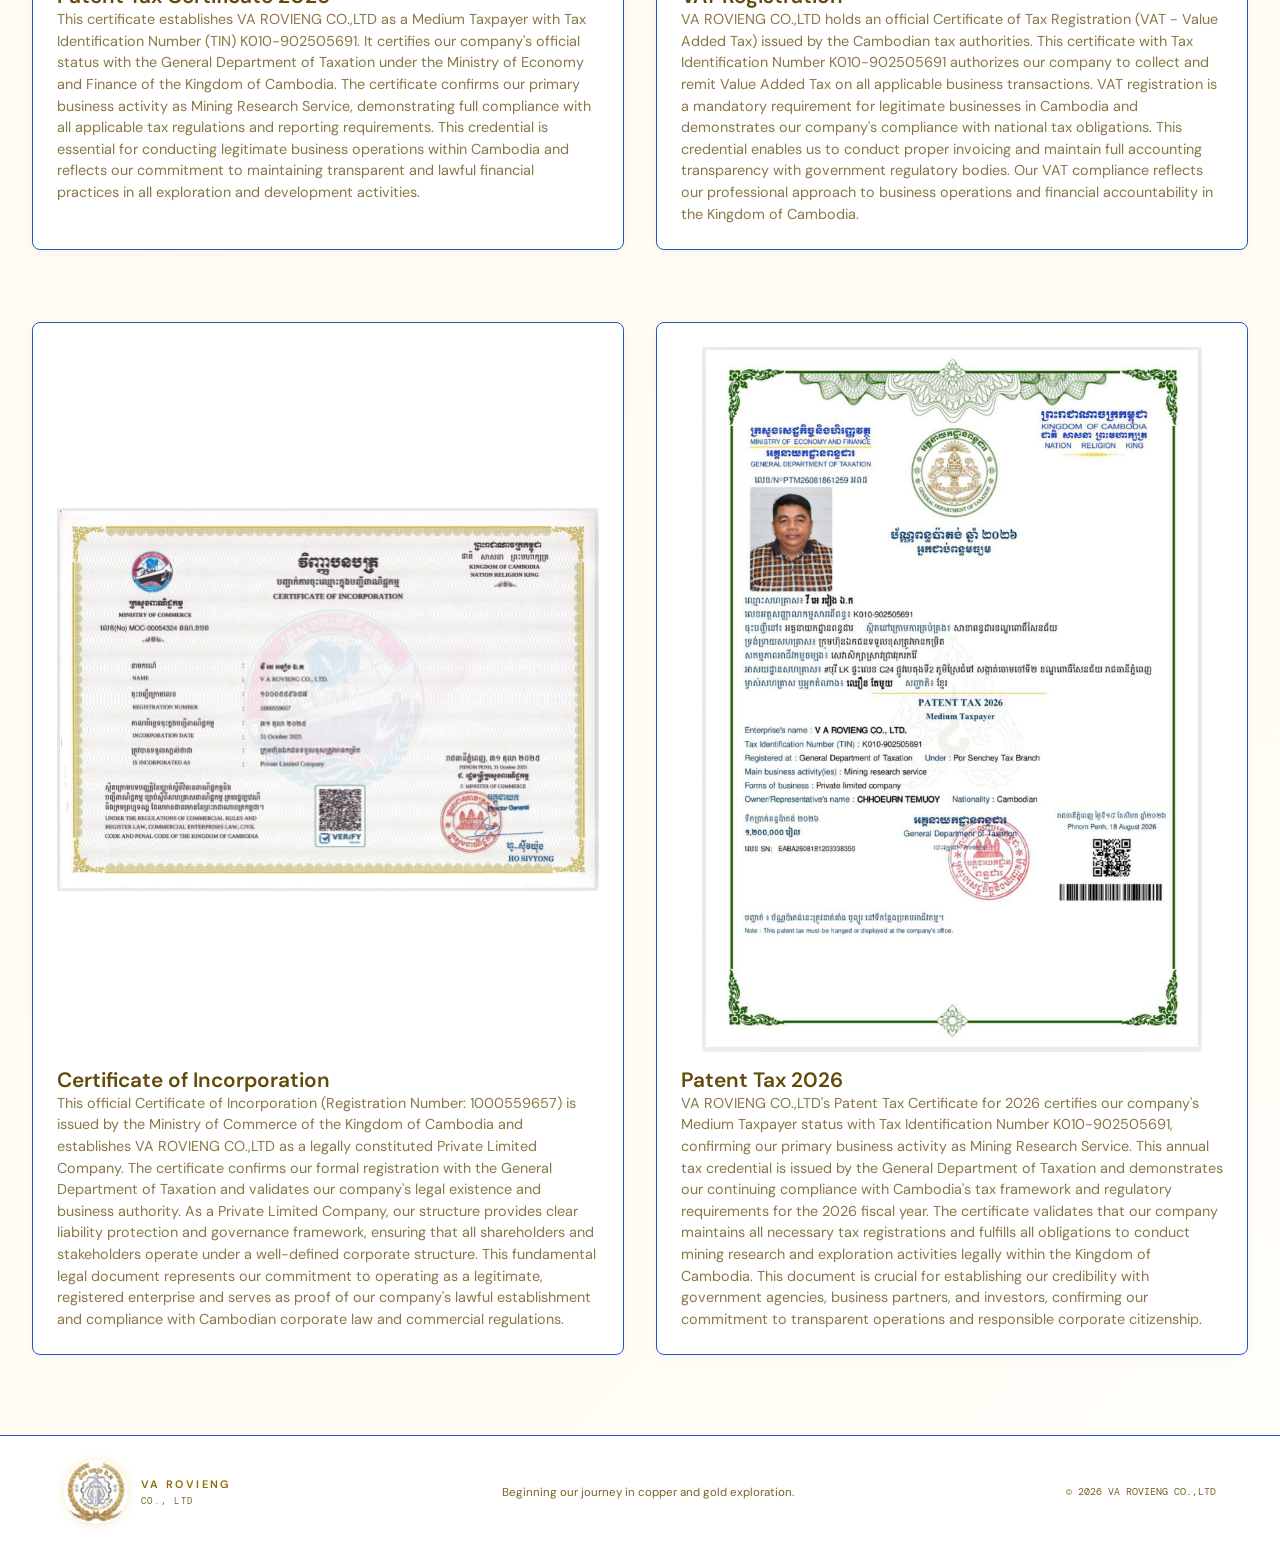
==== commit 8d348a07: "Fix: Remove white bars from certifications section - make full width Co-authored-by: Copilot <223556" ====
--- a/index.html
+++ b/index.html
@@ -594,14 +594,14 @@
               <button
                 class="certification-photo-trigger field-photo-trigger"
                 type="button"
-                data-photo-src="images/vat-registration-certificate.png"
-                data-photo-caption="Certificate of Tax Registration (VAT)"
-                aria-label="View VAT Registration Certificate"
+                data-photo-src="images/patent-tax-certificate.png"
+                data-photo-caption="Patent Tax Certificate 2026"
+                aria-label="View Patent Tax Certificate 2026"
               >
                 <img 
                   class="certification-image" 
-                  src="images/vat-registration-certificate.png" 
-                  alt="VAT Registration Certificate" 
+                  src="images/patent-tax-certificate.png" 
+                  alt="Patent Tax Certificate 2026" 
                   loading="lazy"
                   decoding="async"
                 />
@@ -612,22 +612,22 @@
                 </span>
               </button>
               <div>
-                <h3>VAT Registration</h3>
-                <p>Certificate of Tax Registration - TIN: K010-902505691</p>
+                <h3>Patent Tax Certificate 2026</h3>
+                <p>This certificate establishes VA ROVIENG CO.,LTD as a Medium Taxpayer with Tax Identification Number (TIN) K010-902505691. It certifies our company's official status with the General Department of Taxation under the Ministry of Economy and Finance of the Kingdom of Cambodia. The certificate confirms our primary business activity as Mining Research Service, demonstrating full compliance with all applicable tax regulations and reporting requirements. This credential is essential for conducting legitimate business operations within Cambodia and reflects our commitment to maintaining transparent and lawful financial practices in all exploration and development activities.</p>
               </div>
             </article>
             <article class="certification-card">
               <button
                 class="certification-photo-trigger field-photo-trigger"
                 type="button"
-                data-photo-src="images/patent-tax-certificate.png"
-                data-photo-caption="Patent Tax Certificate 2025"
-                aria-label="View Patent Tax Certificate"
+                data-photo-src="images/vat-registration-certificate.png"
+                data-photo-caption="Certificate of Tax Registration (VAT)"
+                aria-label="View VAT Registration Certificate"
               >
                 <img 
                   class="certification-image" 
-                  src="images/patent-tax-certificate.png" 
-                  alt="Patent Tax Certificate 2025" 
+                  src="images/vat-registration-certificate.png" 
+                  alt="VAT Registration Certificate" 
                   loading="lazy"
                   decoding="async"
                 />
@@ -638,8 +638,62 @@
                 </span>
               </button>
               <div>
-                <h3>Patent Tax Certificate</h3>
-                <p>Patent Tax 2025 - SN: EOBR2025103100173358</p>
+                <h3>VAT Registration</h3>
+                <p>VA ROVIENG CO.,LTD holds an official Certificate of Tax Registration (VAT - Value Added Tax) issued by the Cambodian tax authorities. This certificate with Tax Identification Number K010-902505691 authorizes our company to collect and remit Value Added Tax on all applicable business transactions. VAT registration is a mandatory requirement for legitimate businesses in Cambodia and demonstrates our company's compliance with national tax obligations. This credential enables us to conduct proper invoicing and maintain full accounting transparency with government regulatory bodies. Our VAT compliance reflects our professional approach to business operations and financial accountability in the Kingdom of Cambodia.</p>
+              </div>
+            </article>
+          </div>
+          <div class="certifications-gallery certifications-gallery--landscape">
+            <article class="certification-card certification-card--landscape">
+              <button
+                class="certification-photo-trigger field-photo-trigger"
+                type="button"
+                data-photo-src="images/certificate-of-incorporation.png"
+                data-photo-caption="Certificate of Incorporation"
+                aria-label="View Certificate of Incorporation"
+              >
+                <img 
+                  class="certification-image" 
+                  src="images/certificate-of-incorporation.png" 
+                  alt="Certificate of Incorporation" 
+                  loading="lazy"
+                  decoding="async"
+                />
+                <span class="certification-photo-zoom" aria-hidden="true">
+                  <svg class="icon-arrow" viewBox="0 0 16 16" focusable="false">
+                    <path d="M4 12 12 4M5 4H12V11" />
+                  </svg>
+                </span>
+              </button>
+              <div>
+                <h3>Certificate of Incorporation</h3>
+                <p>This official Certificate of Incorporation (Registration Number: 1000559657) is issued by the Ministry of Commerce of the Kingdom of Cambodia and establishes VA ROVIENG CO.,LTD as a legally constituted Private Limited Company. The certificate confirms our formal registration with the General Department of Taxation and validates our company's legal existence and business authority. As a Private Limited Company, our structure provides clear liability protection and governance framework, ensuring that all shareholders and stakeholders operate under a well-defined corporate structure. This fundamental legal document represents our commitment to operating as a legitimate, registered enterprise and serves as proof of our company's lawful establishment and compliance with Cambodian corporate law and commercial regulations.</p>
+              </div>
+            </article>
+            <article class="certification-card certification-card--landscape">
+              <button
+                class="certification-photo-trigger field-photo-trigger"
+                type="button"
+                data-photo-src="images/patent-tax-2026.png"
+                data-photo-caption="Patent Tax 2026"
+                aria-label="View Patent Tax 2026"
+              >
+                <img 
+                  class="certification-image" 
+                  src="images/patent-tax-2026.png" 
+                  alt="Patent Tax 2026" 
+                  loading="lazy"
+                  decoding="async"
+                />
+                <span class="certification-photo-zoom" aria-hidden="true">
+                  <svg class="icon-arrow" viewBox="0 0 16 16" focusable="false">
+                    <path d="M4 12 12 4M5 4H12V11" />
+                  </svg>
+                </span>
+              </button>
+              <div>
+                <h3>Patent Tax 2026</h3>
+                <p>VA ROVIENG CO.,LTD's Patent Tax Certificate for 2026 certifies our company's Medium Taxpayer status with Tax Identification Number K010-902505691, confirming our primary business activity as Mining Research Service. This annual tax credential is issued by the General Department of Taxation and demonstrates our continuing compliance with Cambodia's tax framework and regulatory requirements for the 2026 fiscal year. The certificate validates that our company maintains all necessary tax registrations and fulfills all obligations to conduct mining research and exploration activities legally within the Kingdom of Cambodia. This document is crucial for establishing our credibility with government agencies, business partners, and investors, confirming our commitment to transparent operations and responsible corporate citizenship.</p>
               </div>
             </article>
           </div>
--- a/styles.css
+++ b/styles.css
@@ -84,6 +84,7 @@
   width: 1px;
   background: linear-gradient(to bottom, var(--gold), var(--blue));
   transform: translateX(-50%);
+  display: none;
 }
 
 .page-scrollbar-tick {
@@ -1197,8 +1198,14 @@
 /* Certifications Section */
 .certifications {
   padding-block: 5rem;
+  padding-inline: clamp(1rem, 5vw, 2rem);
   background: linear-gradient(135deg, var(--ink-soft) 0%, var(--panel) 100%);
   border-top: 1px solid var(--line);
+}
+
+.certifications.section-wrap {
+  width: 100%;
+  max-width: 100%;
 }
 
 .certifications-grid {
@@ -1237,6 +1244,10 @@
   grid-template-columns: repeat(auto-fit, minmax(280px, 1fr));
   gap: 2rem;
   margin-top: 2rem;
+}
+
+.certifications-gallery--landscape {
+  grid-template-columns: repeat(2, 1fr);
 }
 
 .certification-card {
@@ -1261,7 +1272,7 @@
   position: relative;
   display: block;
   width: 100%;
-  aspect-ratio: 3 / 4;
+  aspect-ratio: 1 / 1.3;
   border: none;
   background: transparent;
   cursor: pointer;
@@ -1275,7 +1286,7 @@
 .certification-image {
   width: 100%;
   height: 100%;
-  object-fit: cover;
+  object-fit: contain;
   transition: transform 300ms ease;
 }
 
@@ -1327,6 +1338,23 @@
   color: var(--paper);
   opacity: 0.75;
   margin: 0;
+}
+
+.certification-card:nth-child(3),
+.certification-card:nth-child(4) {
+  grid-column: auto;
+}
+
+@media (max-width: 1024px) {
+  .certifications-gallery {
+    grid-template-columns: repeat(2, 1fr);
+  }
+}
+
+@media (max-width: 768px) {
+  .certifications-gallery {
+    grid-template-columns: 1fr;
+  }
 }
 
 .closing {
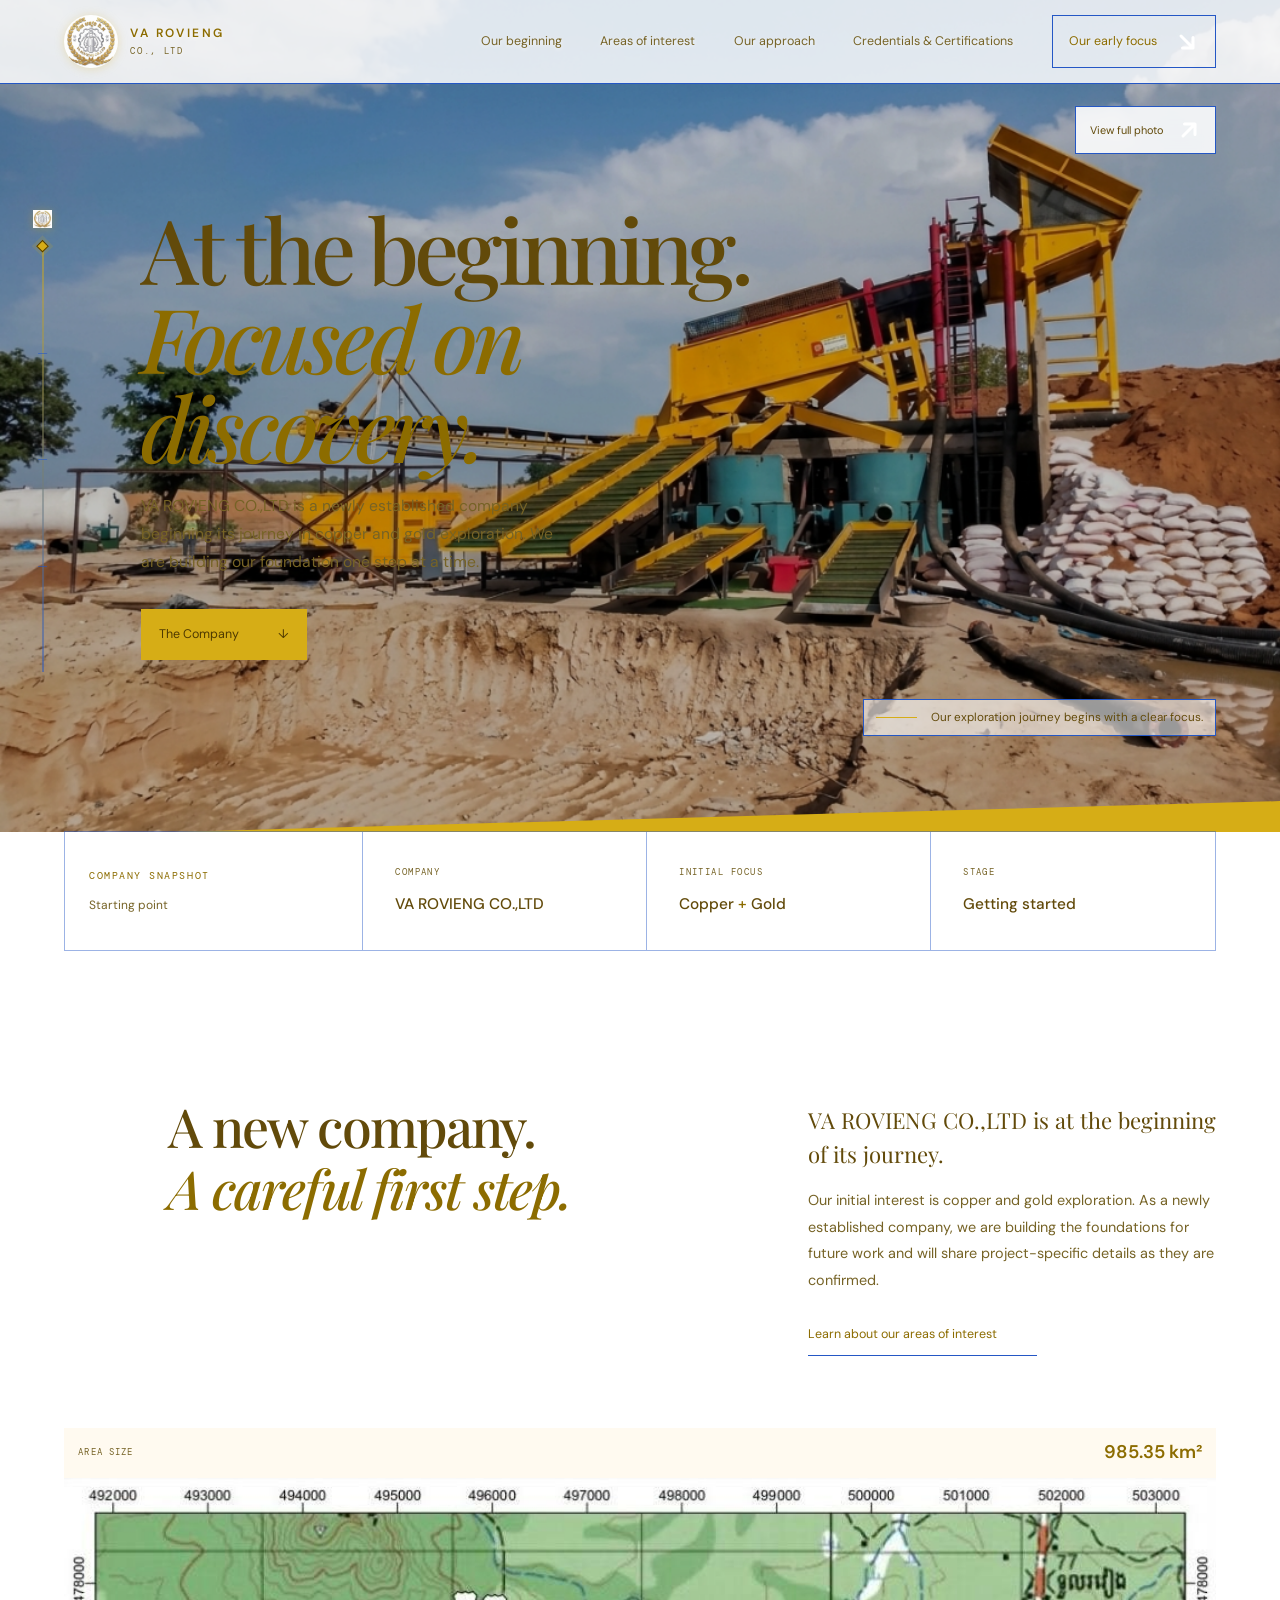
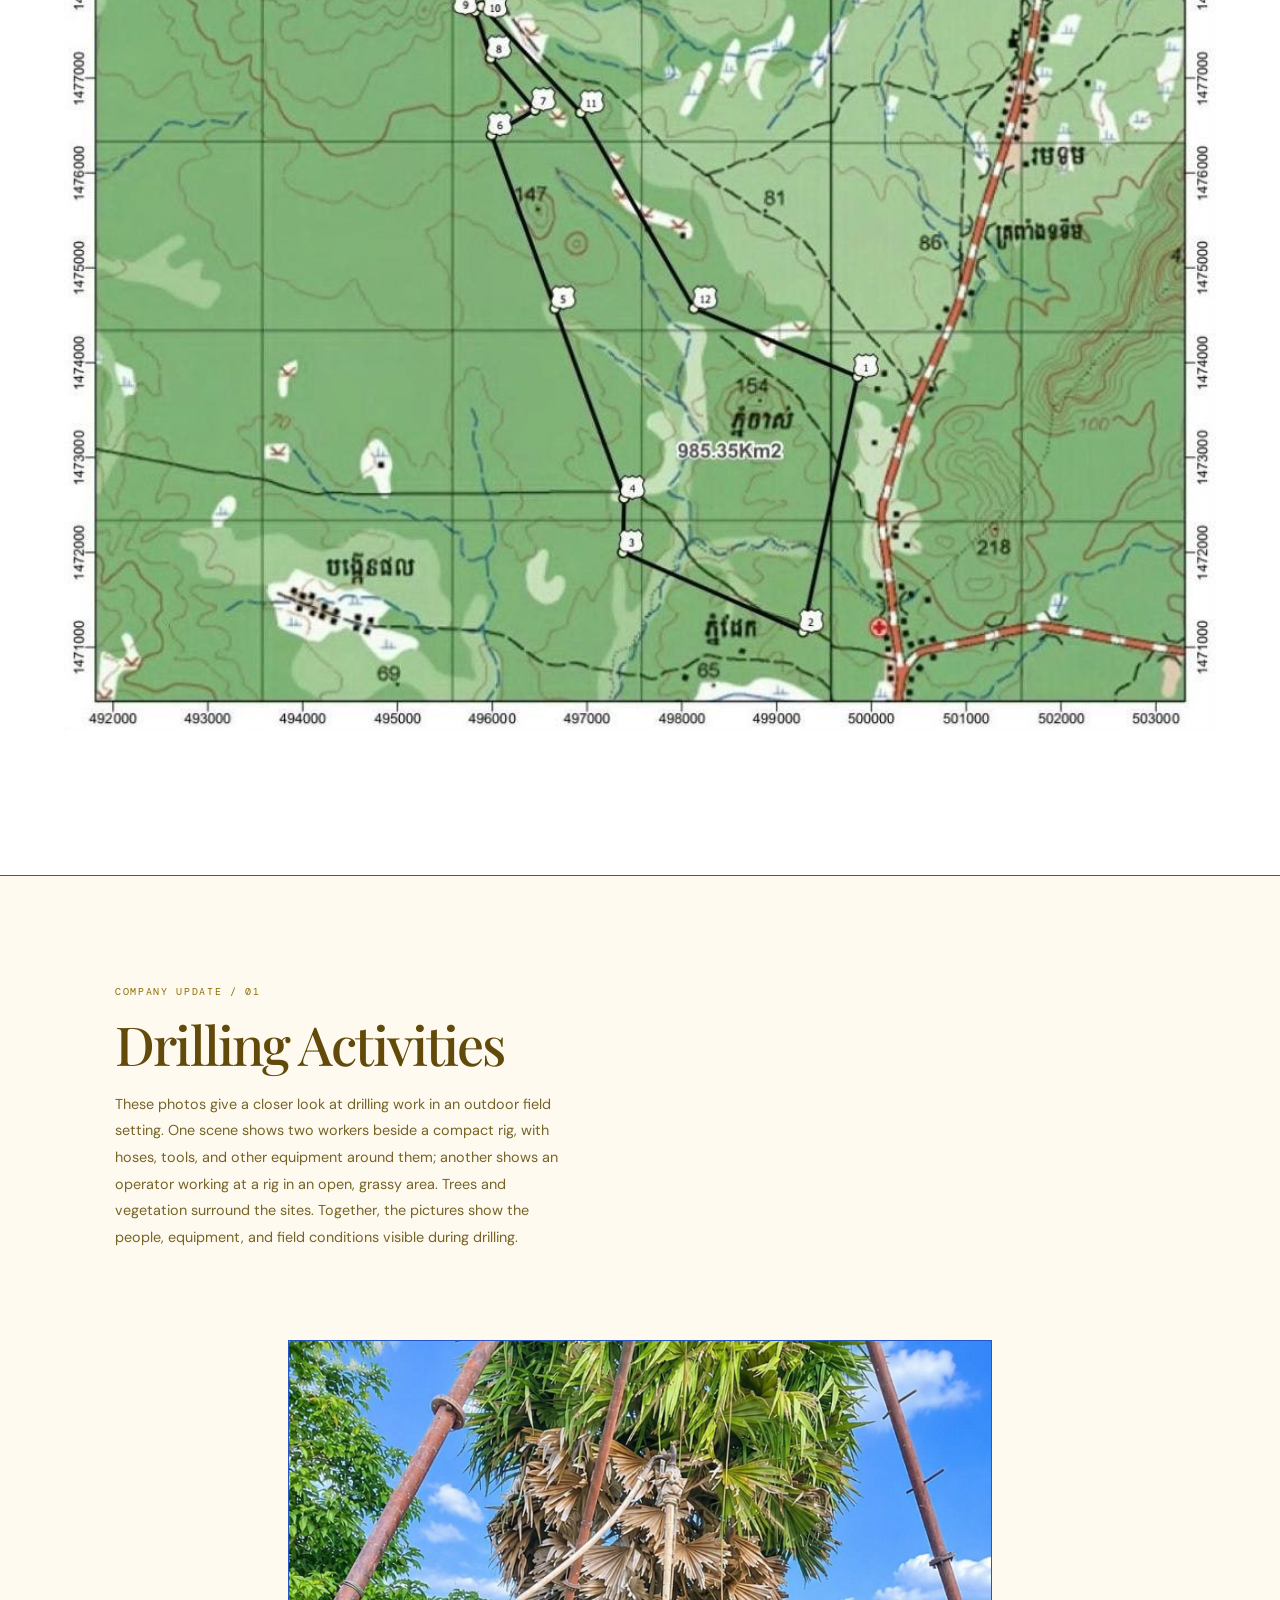
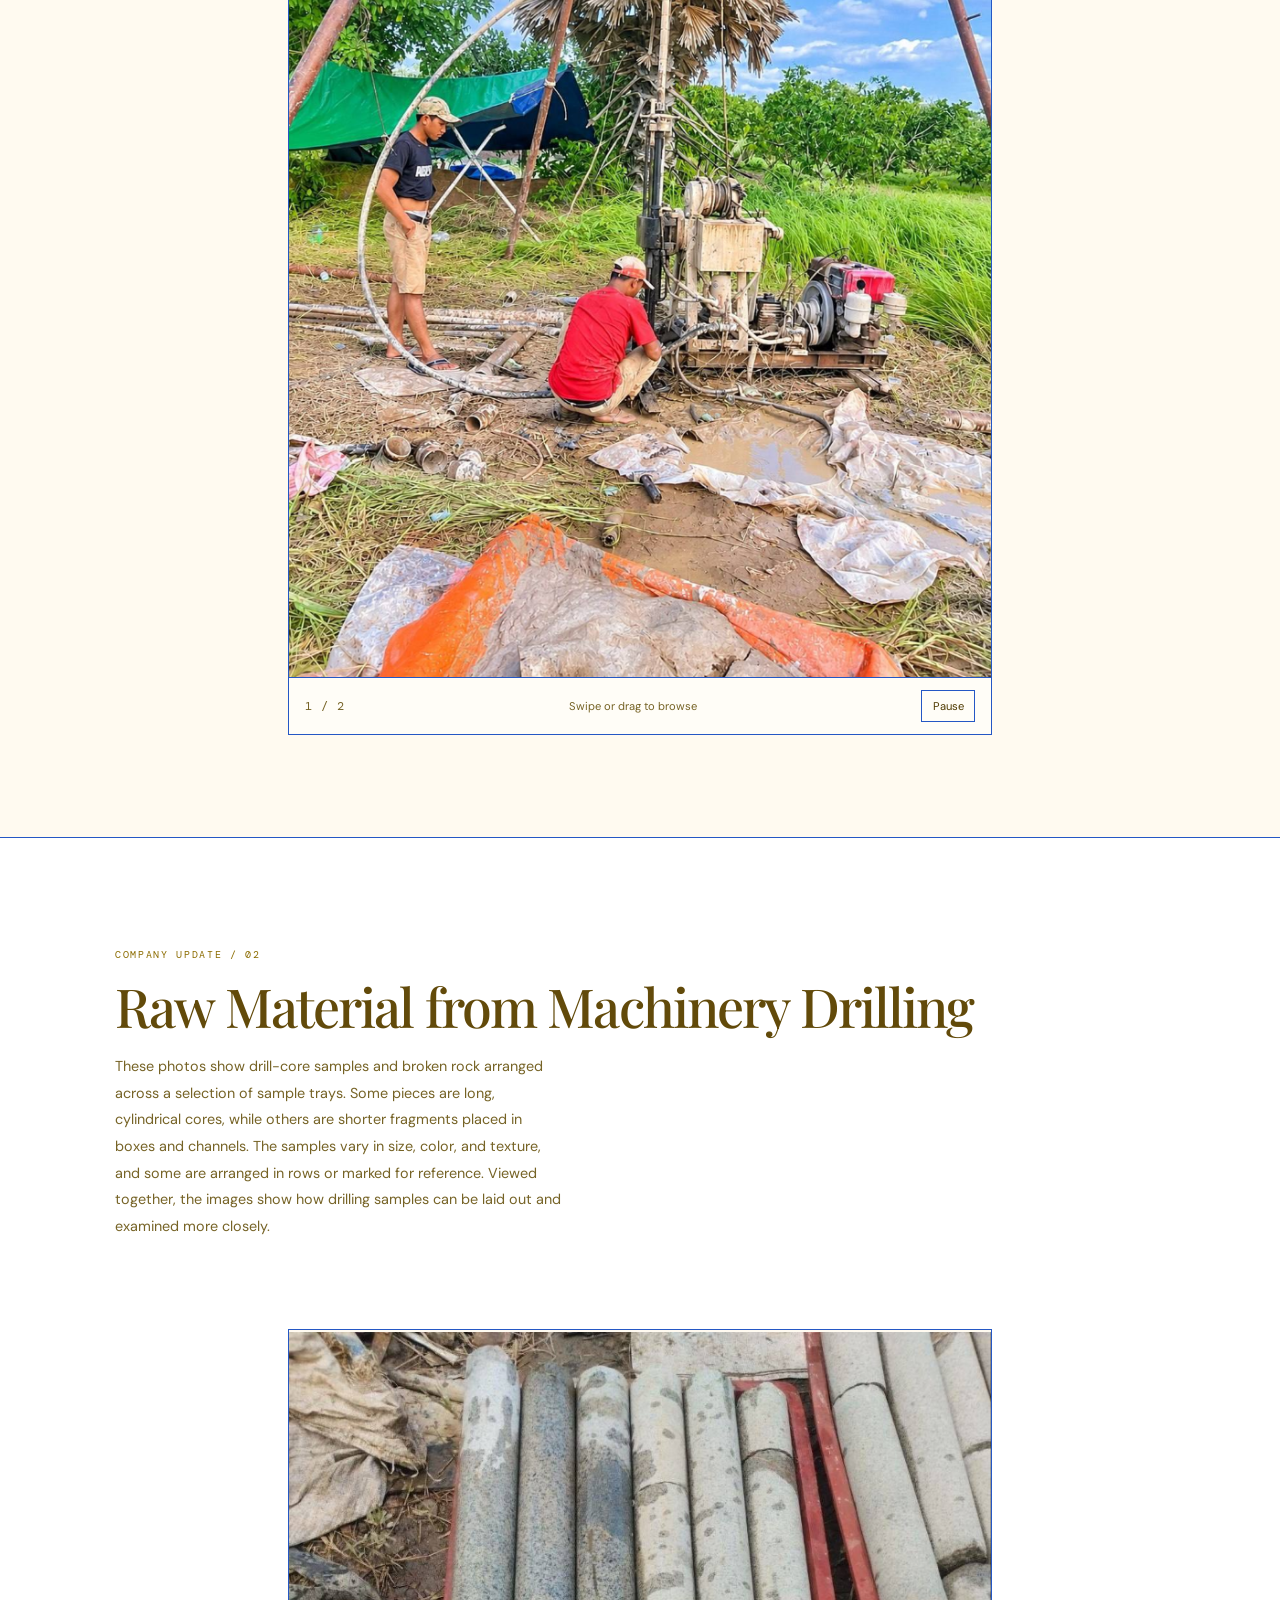
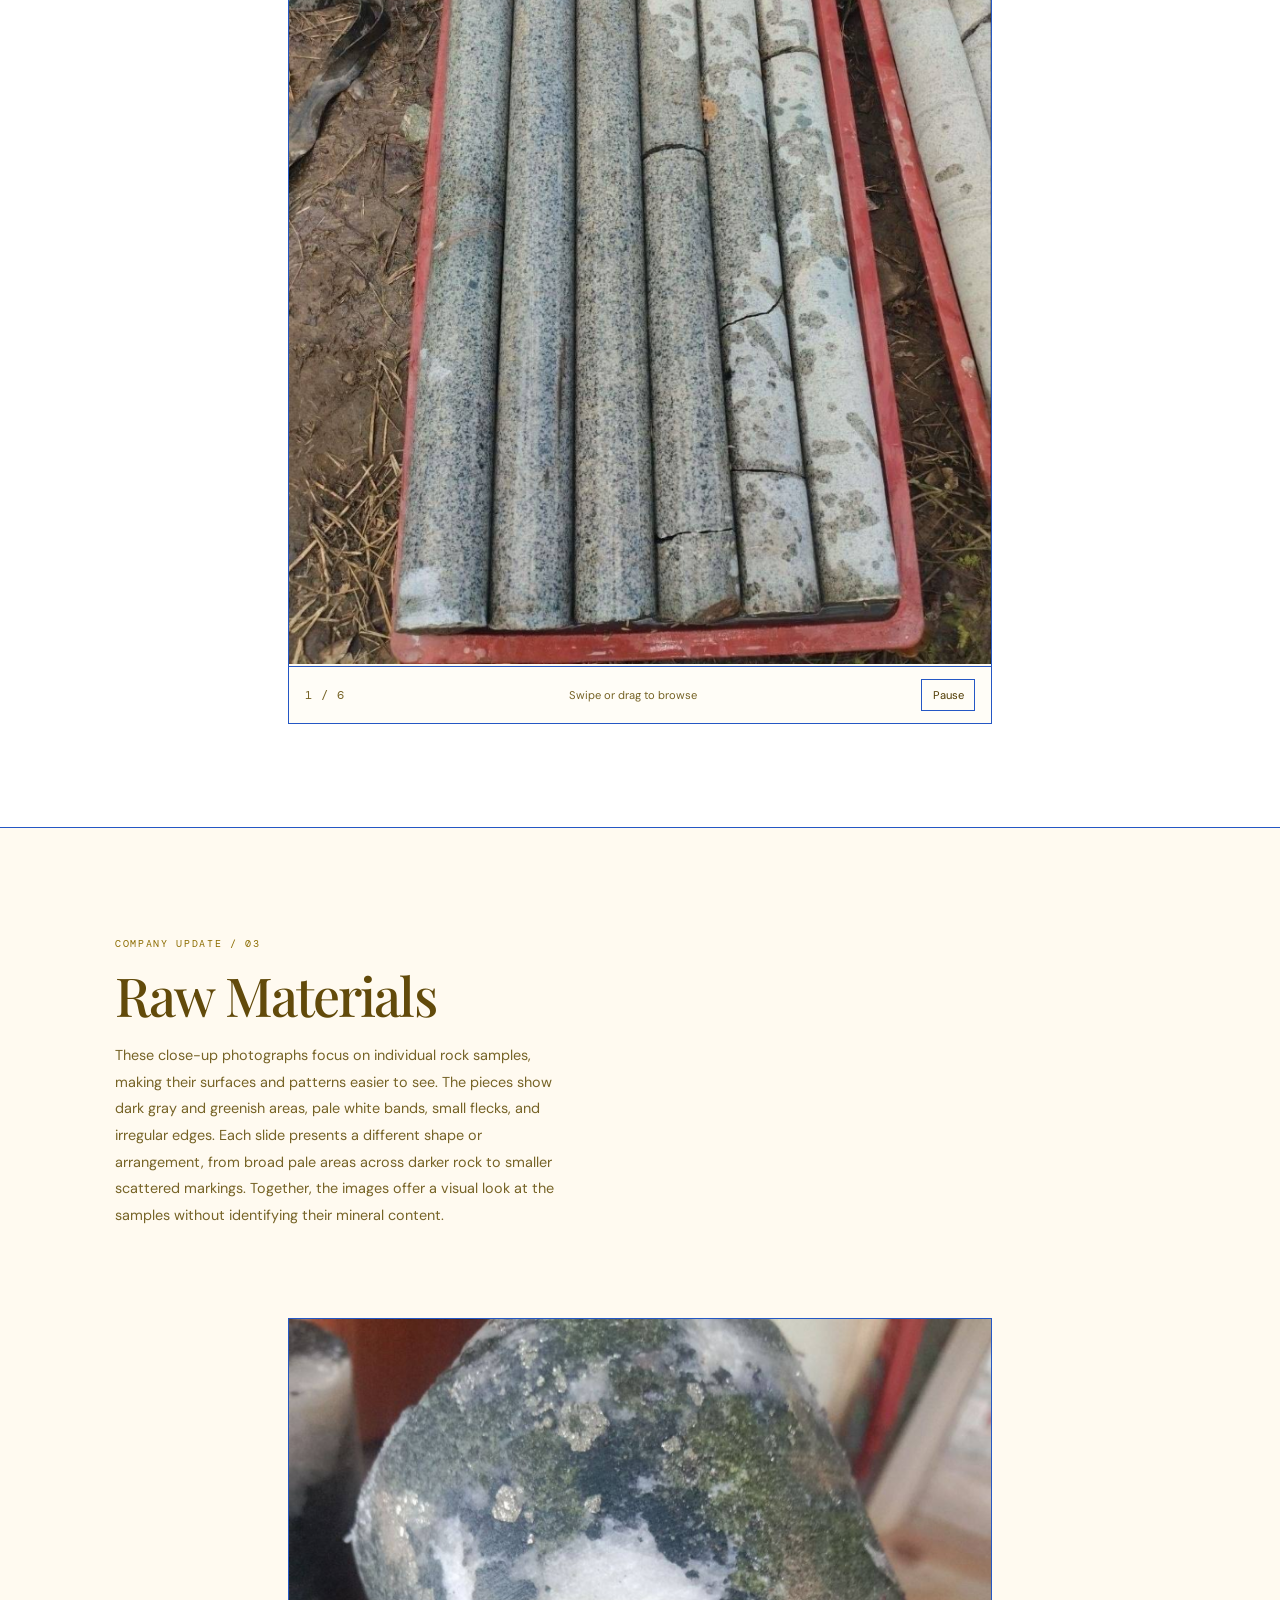
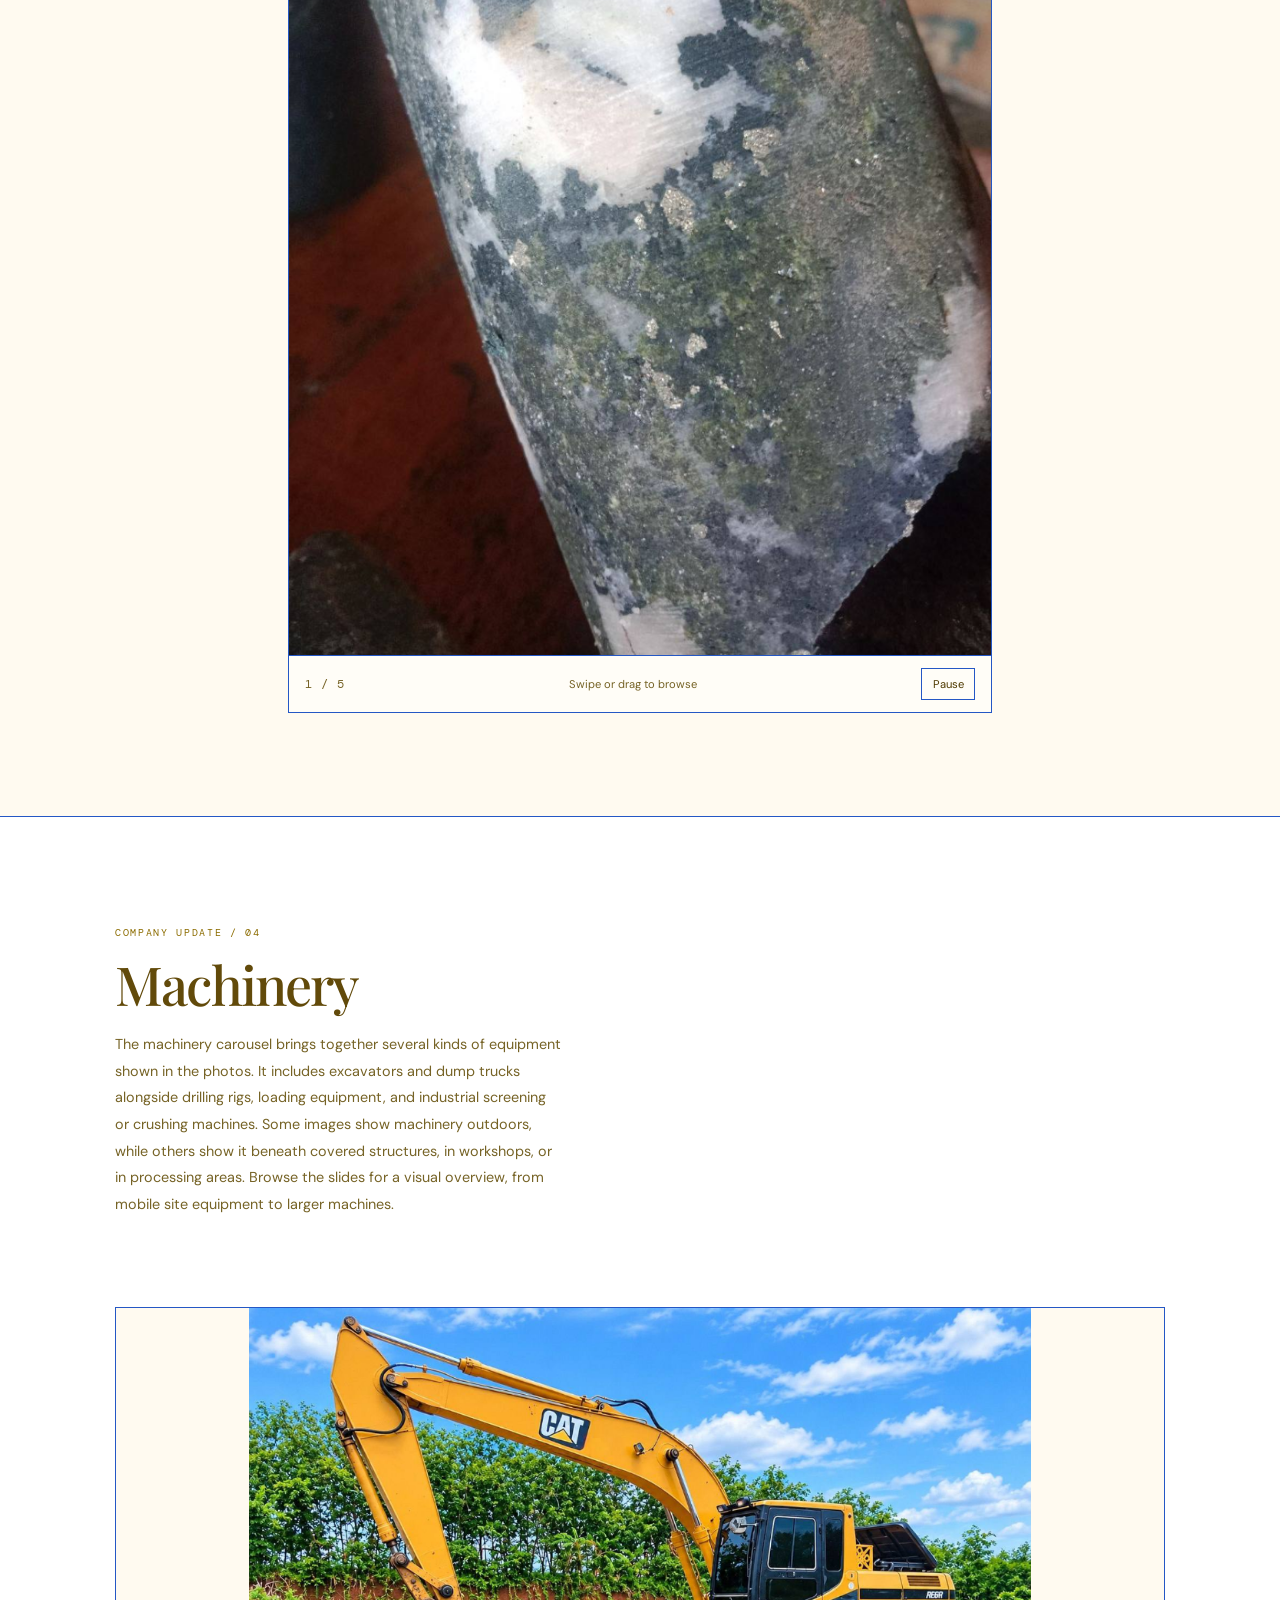
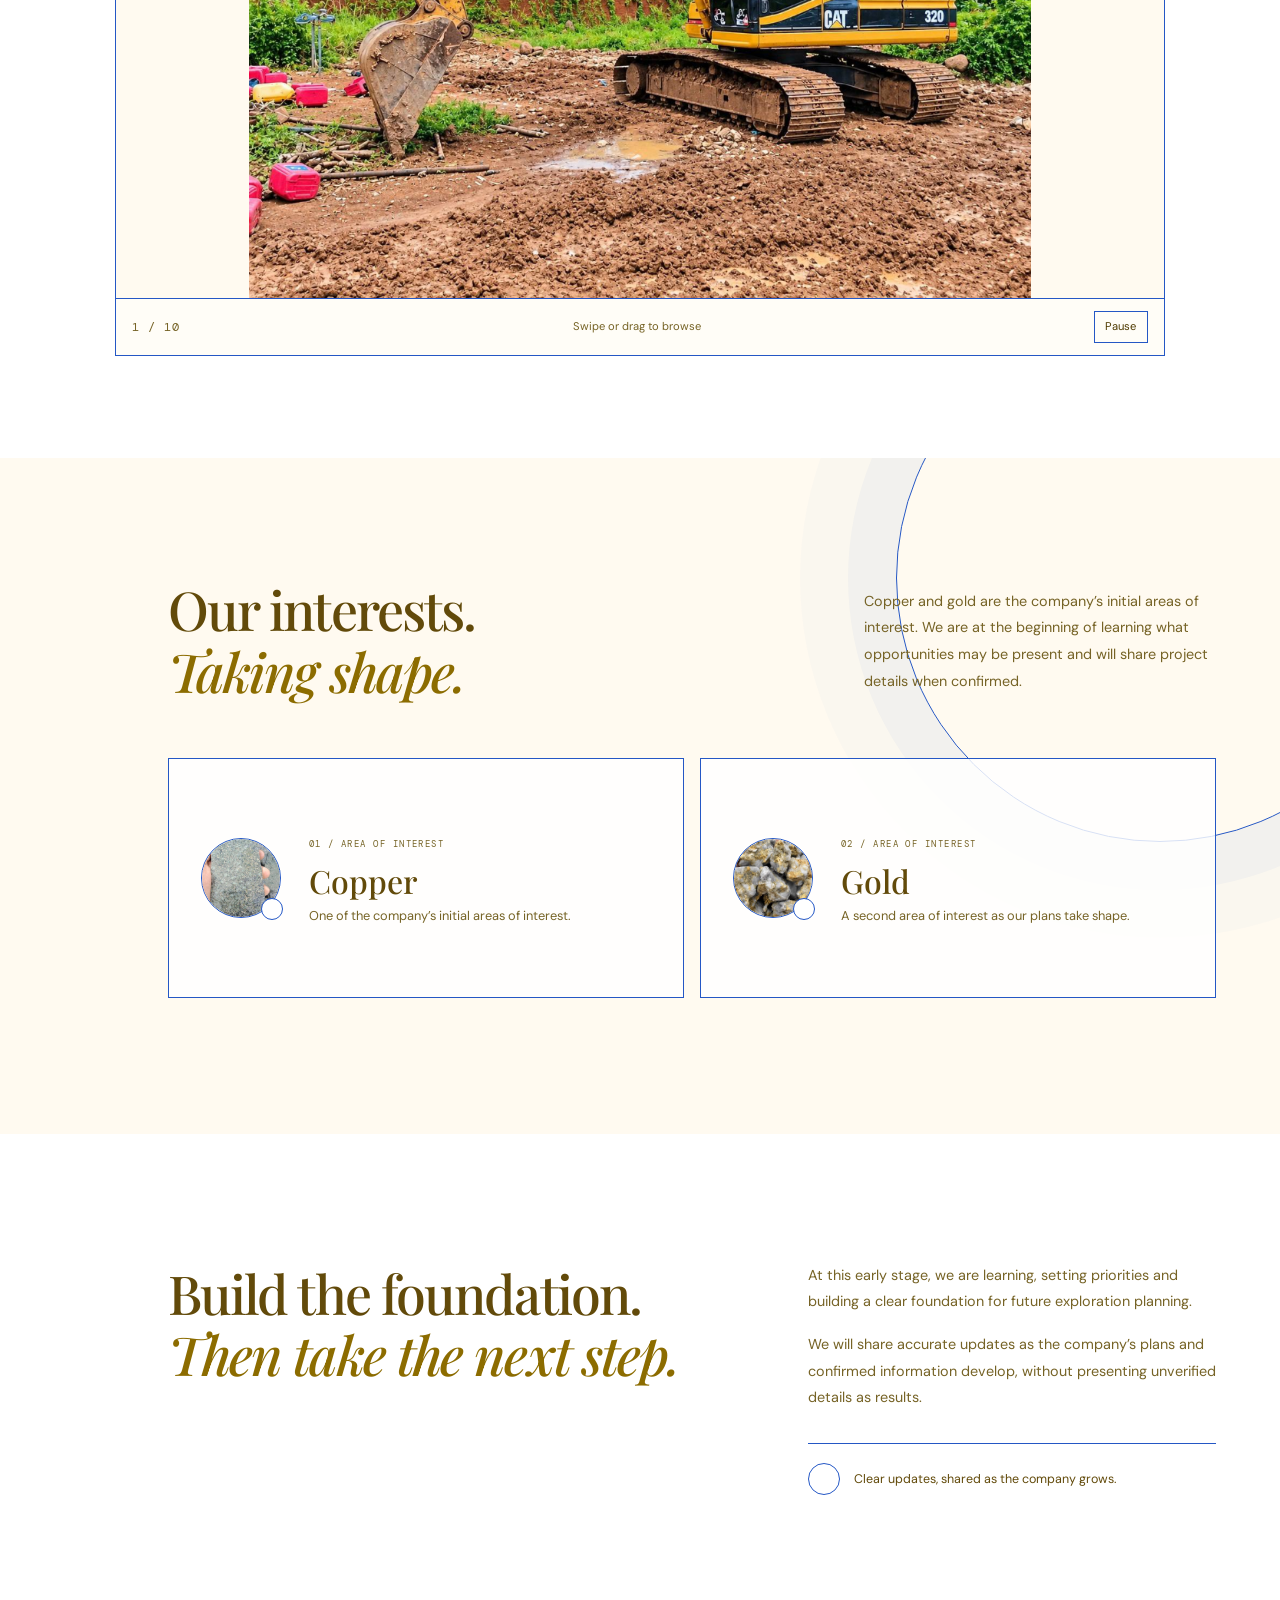
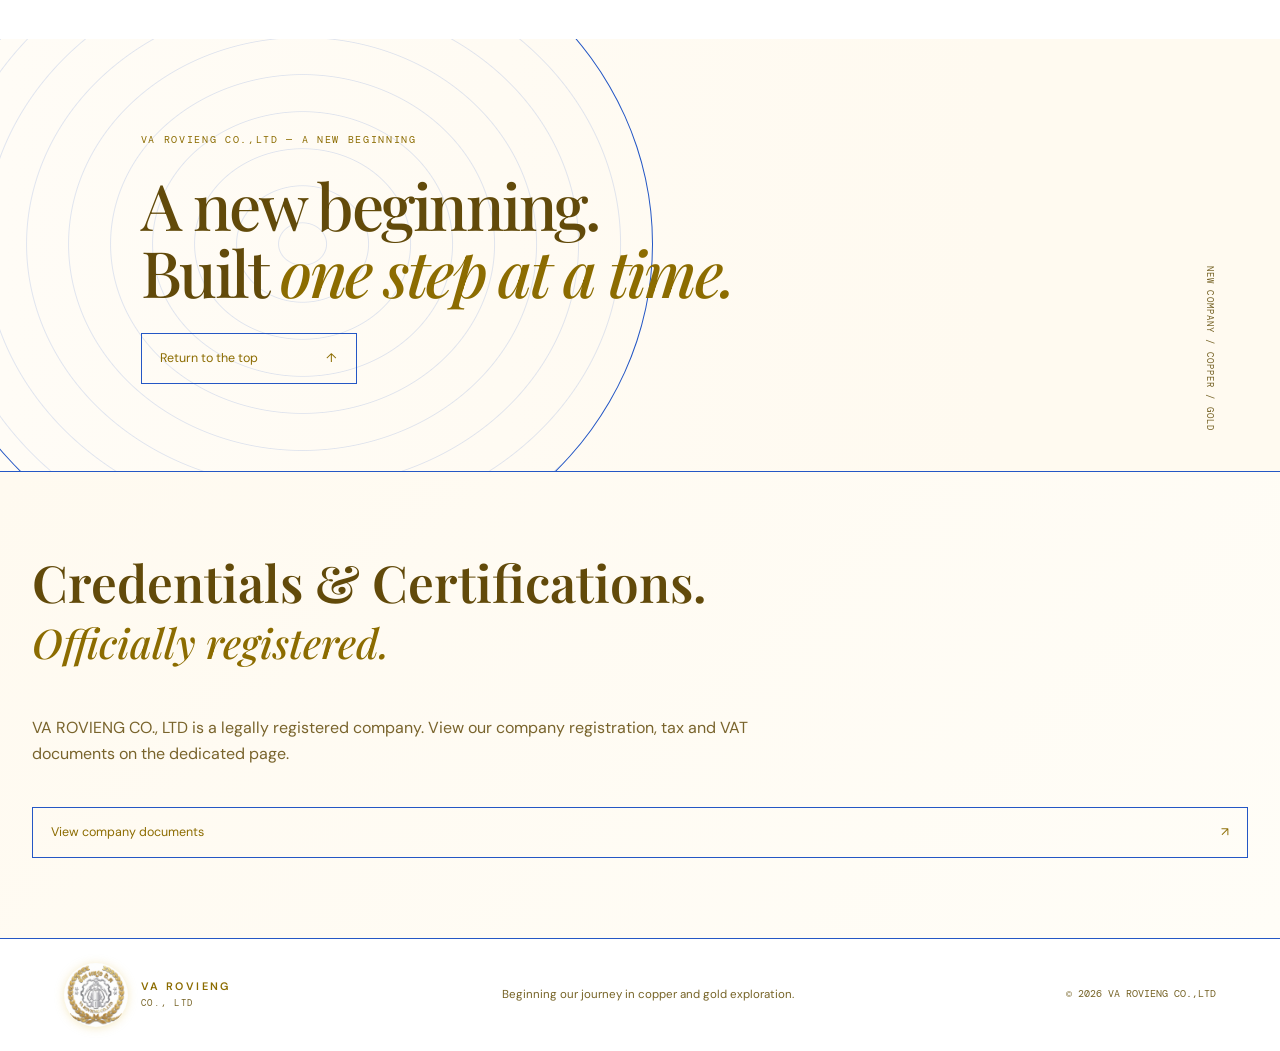
==== commit 3dce1b3c: "Move certificates to credentials page Co-authored-by: Copilot <223556219+Copilot@users.noreply.githu" ====
--- a/index.html
+++ b/index.html
@@ -77,7 +77,7 @@
         <a href="#overview">Our beginning</a>
         <a href="#focus">Areas of interest</a>
         <a href="#approach">Our approach</a>
-        <a href="presentations.html">Presentations</a>
+        <a href="presentations.html">Credentials &amp; Certifications</a>
         <a class="nav-cta" href="#project">
           Our early focus
           <svg class="icon-arrow icon-arrow-down-right" viewBox="0 0 16 16" aria-hidden="true" focusable="false">
@@ -586,117 +586,12 @@
         <div class="certifications-grid">
           <h2>Credentials & Certifications.<br /><em>Officially registered.</em></h2>
           <p class="certifications-intro">
-            VA ROVIENG CO., LTD is a legally registered company with all necessary 
-            tax and business certifications from the Kingdom of Cambodia.
+            VA ROVIENG CO., LTD is a legally registered company. View our
+            company registration, tax and VAT documents on the dedicated page.
           </p>
-          <div class="certifications-gallery">
-            <article class="certification-card">
-              <button
-                class="certification-photo-trigger field-photo-trigger"
-                type="button"
-                data-photo-src="images/patent-tax-certificate.png"
-                data-photo-caption="Patent Tax Certificate 2026"
-                aria-label="View Patent Tax Certificate 2026"
-              >
-                <img 
-                  class="certification-image" 
-                  src="images/patent-tax-certificate.png" 
-                  alt="Patent Tax Certificate 2026" 
-                  loading="lazy"
-                  decoding="async"
-                />
-                <span class="certification-photo-zoom" aria-hidden="true">
-                  <svg class="icon-arrow" viewBox="0 0 16 16" focusable="false">
-                    <path d="M4 12 12 4M5 4H12V11" />
-                  </svg>
-                </span>
-              </button>
-              <div>
-                <h3>Patent Tax Certificate 2026</h3>
-                <p>This certificate establishes VA ROVIENG CO.,LTD as a Medium Taxpayer with Tax Identification Number (TIN) K010-902505691. It certifies our company's official status with the General Department of Taxation under the Ministry of Economy and Finance of the Kingdom of Cambodia. The certificate confirms our primary business activity as Mining Research Service, demonstrating full compliance with all applicable tax regulations and reporting requirements. This credential is essential for conducting legitimate business operations within Cambodia and reflects our commitment to maintaining transparent and lawful financial practices in all exploration and development activities.</p>
-              </div>
-            </article>
-            <article class="certification-card">
-              <button
-                class="certification-photo-trigger field-photo-trigger"
-                type="button"
-                data-photo-src="images/vat-registration-certificate.png"
-                data-photo-caption="Certificate of Tax Registration (VAT)"
-                aria-label="View VAT Registration Certificate"
-              >
-                <img 
-                  class="certification-image" 
-                  src="images/vat-registration-certificate.png" 
-                  alt="VAT Registration Certificate" 
-                  loading="lazy"
-                  decoding="async"
-                />
-                <span class="certification-photo-zoom" aria-hidden="true">
-                  <svg class="icon-arrow" viewBox="0 0 16 16" focusable="false">
-                    <path d="M4 12 12 4M5 4H12V11" />
-                  </svg>
-                </span>
-              </button>
-              <div>
-                <h3>VAT Registration</h3>
-                <p>VA ROVIENG CO.,LTD holds an official Certificate of Tax Registration (VAT - Value Added Tax) issued by the Cambodian tax authorities. This certificate with Tax Identification Number K010-902505691 authorizes our company to collect and remit Value Added Tax on all applicable business transactions. VAT registration is a mandatory requirement for legitimate businesses in Cambodia and demonstrates our company's compliance with national tax obligations. This credential enables us to conduct proper invoicing and maintain full accounting transparency with government regulatory bodies. Our VAT compliance reflects our professional approach to business operations and financial accountability in the Kingdom of Cambodia.</p>
-              </div>
-            </article>
-          </div>
-          <div class="certifications-gallery certifications-gallery--landscape">
-            <article class="certification-card certification-card--landscape">
-              <button
-                class="certification-photo-trigger field-photo-trigger"
-                type="button"
-                data-photo-src="images/certificate-of-incorporation.png"
-                data-photo-caption="Certificate of Incorporation"
-                aria-label="View Certificate of Incorporation"
-              >
-                <img 
-                  class="certification-image" 
-                  src="images/certificate-of-incorporation.png" 
-                  alt="Certificate of Incorporation" 
-                  loading="lazy"
-                  decoding="async"
-                />
-                <span class="certification-photo-zoom" aria-hidden="true">
-                  <svg class="icon-arrow" viewBox="0 0 16 16" focusable="false">
-                    <path d="M4 12 12 4M5 4H12V11" />
-                  </svg>
-                </span>
-              </button>
-              <div>
-                <h3>Certificate of Incorporation</h3>
-                <p>This official Certificate of Incorporation (Registration Number: 1000559657) is issued by the Ministry of Commerce of the Kingdom of Cambodia and establishes VA ROVIENG CO.,LTD as a legally constituted Private Limited Company. The certificate confirms our formal registration with the General Department of Taxation and validates our company's legal existence and business authority. As a Private Limited Company, our structure provides clear liability protection and governance framework, ensuring that all shareholders and stakeholders operate under a well-defined corporate structure. This fundamental legal document represents our commitment to operating as a legitimate, registered enterprise and serves as proof of our company's lawful establishment and compliance with Cambodian corporate law and commercial regulations.</p>
-              </div>
-            </article>
-            <article class="certification-card certification-card--landscape">
-              <button
-                class="certification-photo-trigger field-photo-trigger"
-                type="button"
-                data-photo-src="images/patent-tax-2026.png"
-                data-photo-caption="Patent Tax 2026"
-                aria-label="View Patent Tax 2026"
-              >
-                <img 
-                  class="certification-image" 
-                  src="images/patent-tax-2026.png" 
-                  alt="Patent Tax 2026" 
-                  loading="lazy"
-                  decoding="async"
-                />
-                <span class="certification-photo-zoom" aria-hidden="true">
-                  <svg class="icon-arrow" viewBox="0 0 16 16" focusable="false">
-                    <path d="M4 12 12 4M5 4H12V11" />
-                  </svg>
-                </span>
-              </button>
-              <div>
-                <h3>Patent Tax 2026</h3>
-                <p>VA ROVIENG CO.,LTD's Patent Tax Certificate for 2026 certifies our company's Medium Taxpayer status with Tax Identification Number K010-902505691, confirming our primary business activity as Mining Research Service. This annual tax credential is issued by the General Department of Taxation and demonstrates our continuing compliance with Cambodia's tax framework and regulatory requirements for the 2026 fiscal year. The certificate validates that our company maintains all necessary tax registrations and fulfills all obligations to conduct mining research and exploration activities legally within the Kingdom of Cambodia. This document is crucial for establishing our credibility with government agencies, business partners, and investors, confirming our commitment to transparent operations and responsible corporate citizenship.</p>
-              </div>
-            </article>
-          </div>
+          <a class="button button-outline" href="presentations.html">
+            View company documents <span aria-hidden="true">&#8599;</span>
+          </a>
         </div>
       </section>
     </main>
--- a/styles.css
+++ b/styles.css
@@ -84,7 +84,7 @@
   width: 1px;
   background: linear-gradient(to bottom, var(--gold), var(--blue));
   transform: translateX(-50%);
-  display: none;
+  display: block;
 }
 
 .page-scrollbar-tick {
@@ -1645,7 +1645,7 @@
 
 @media (max-width: 520px) {
   .page-scrollbar {
-    display: none;
+    display: flex;
   }
 
   .brand-logo {
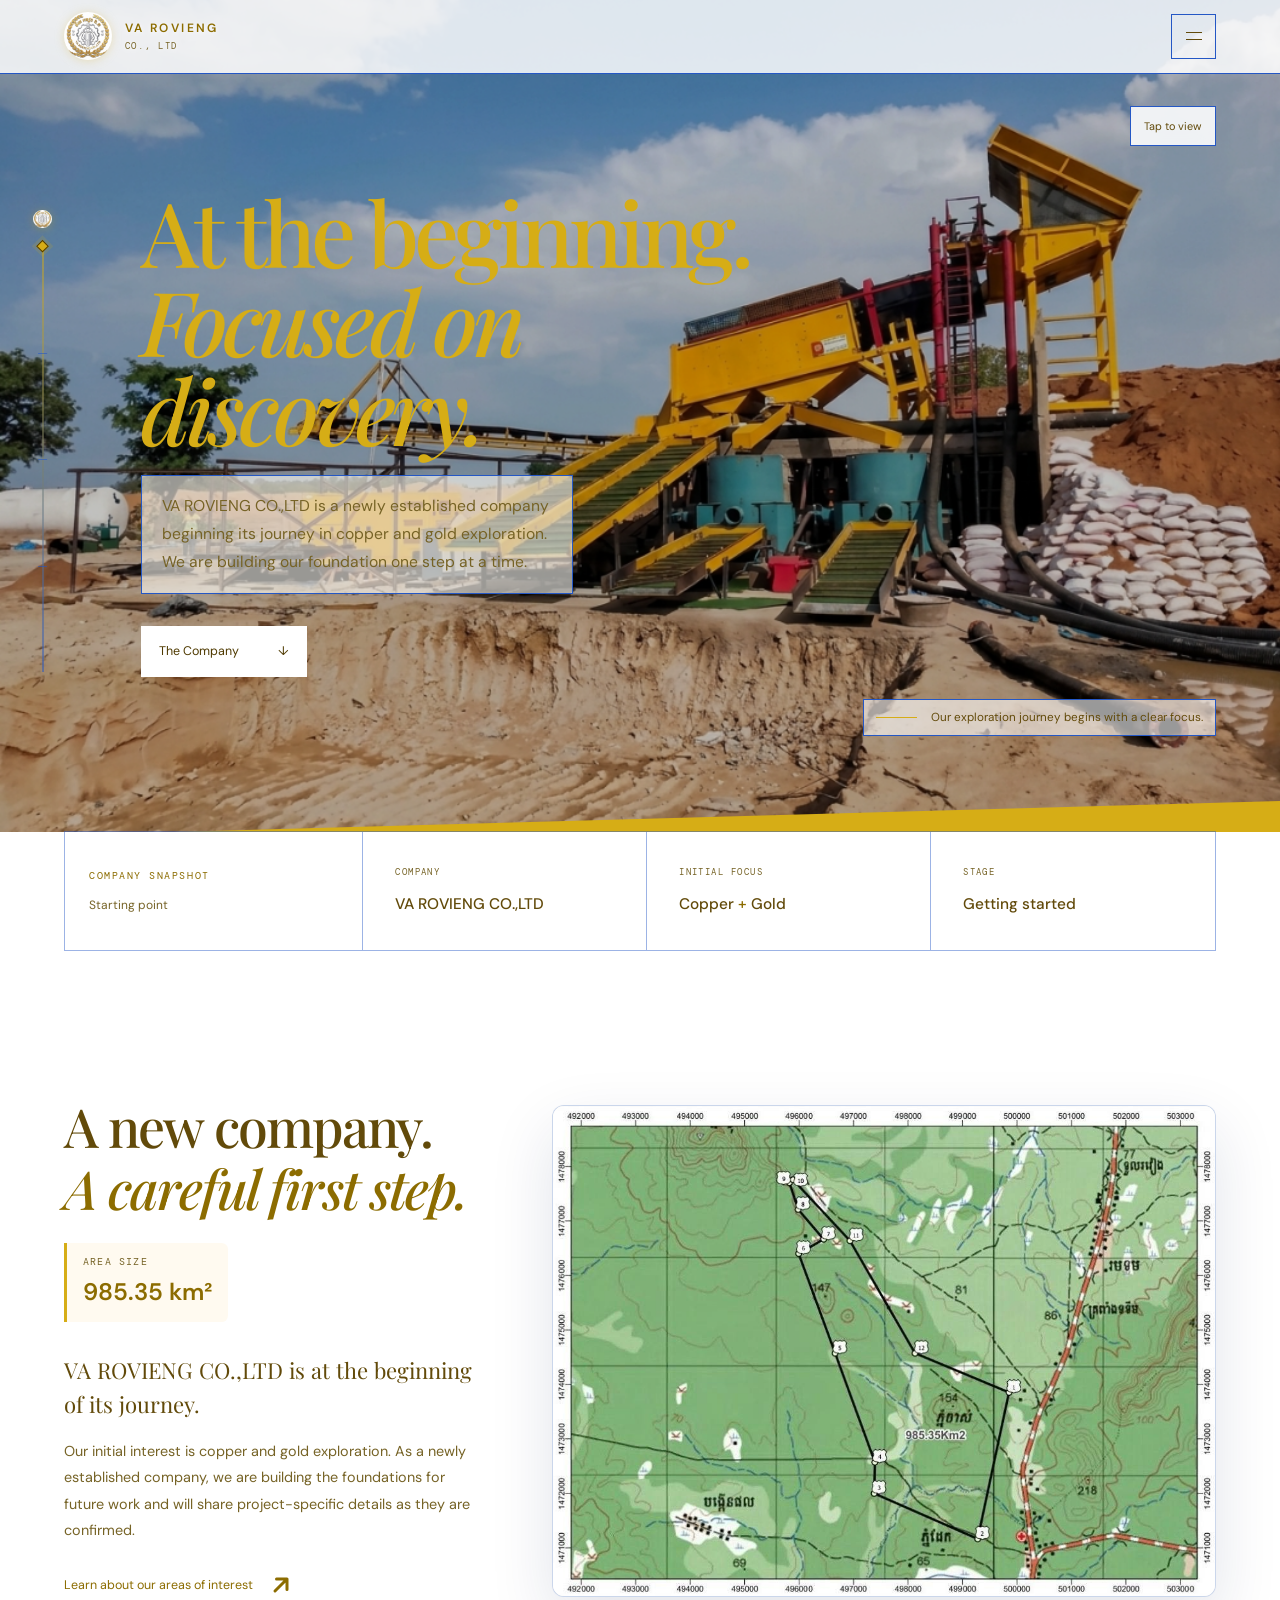
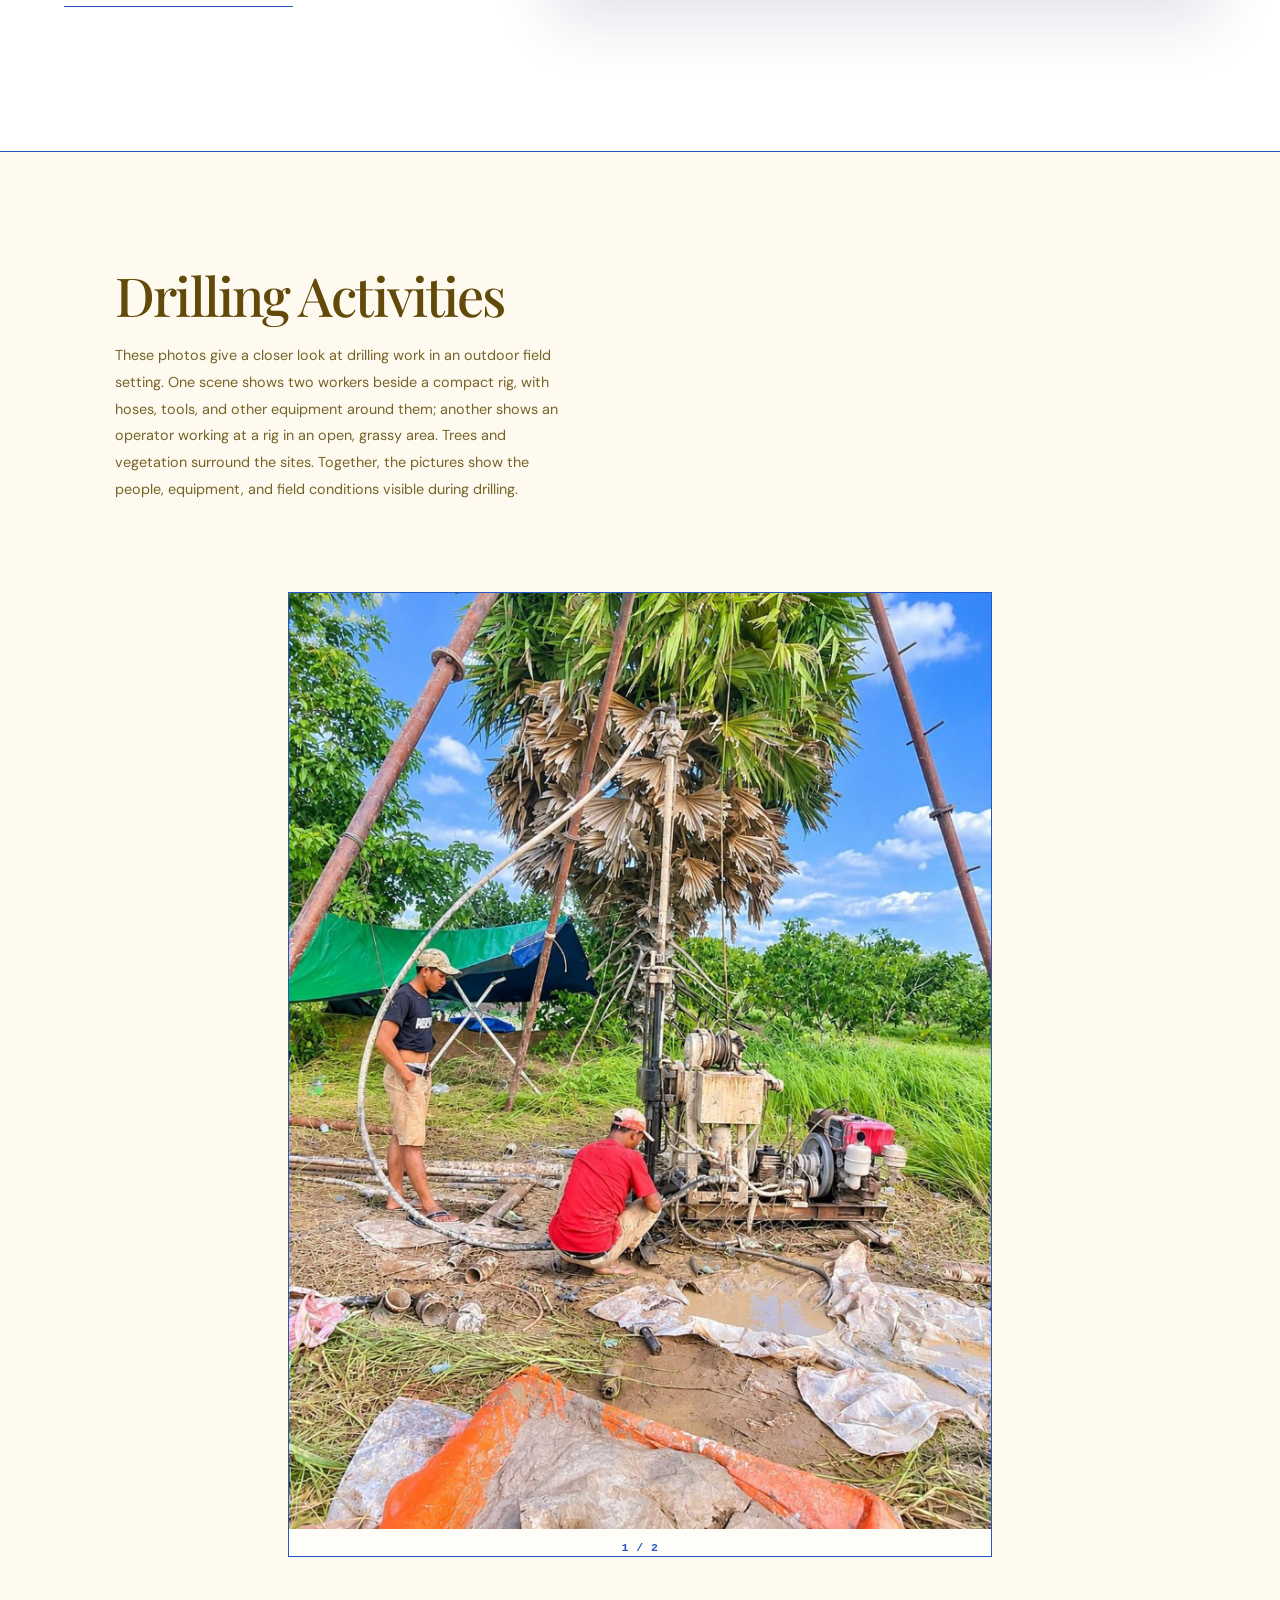
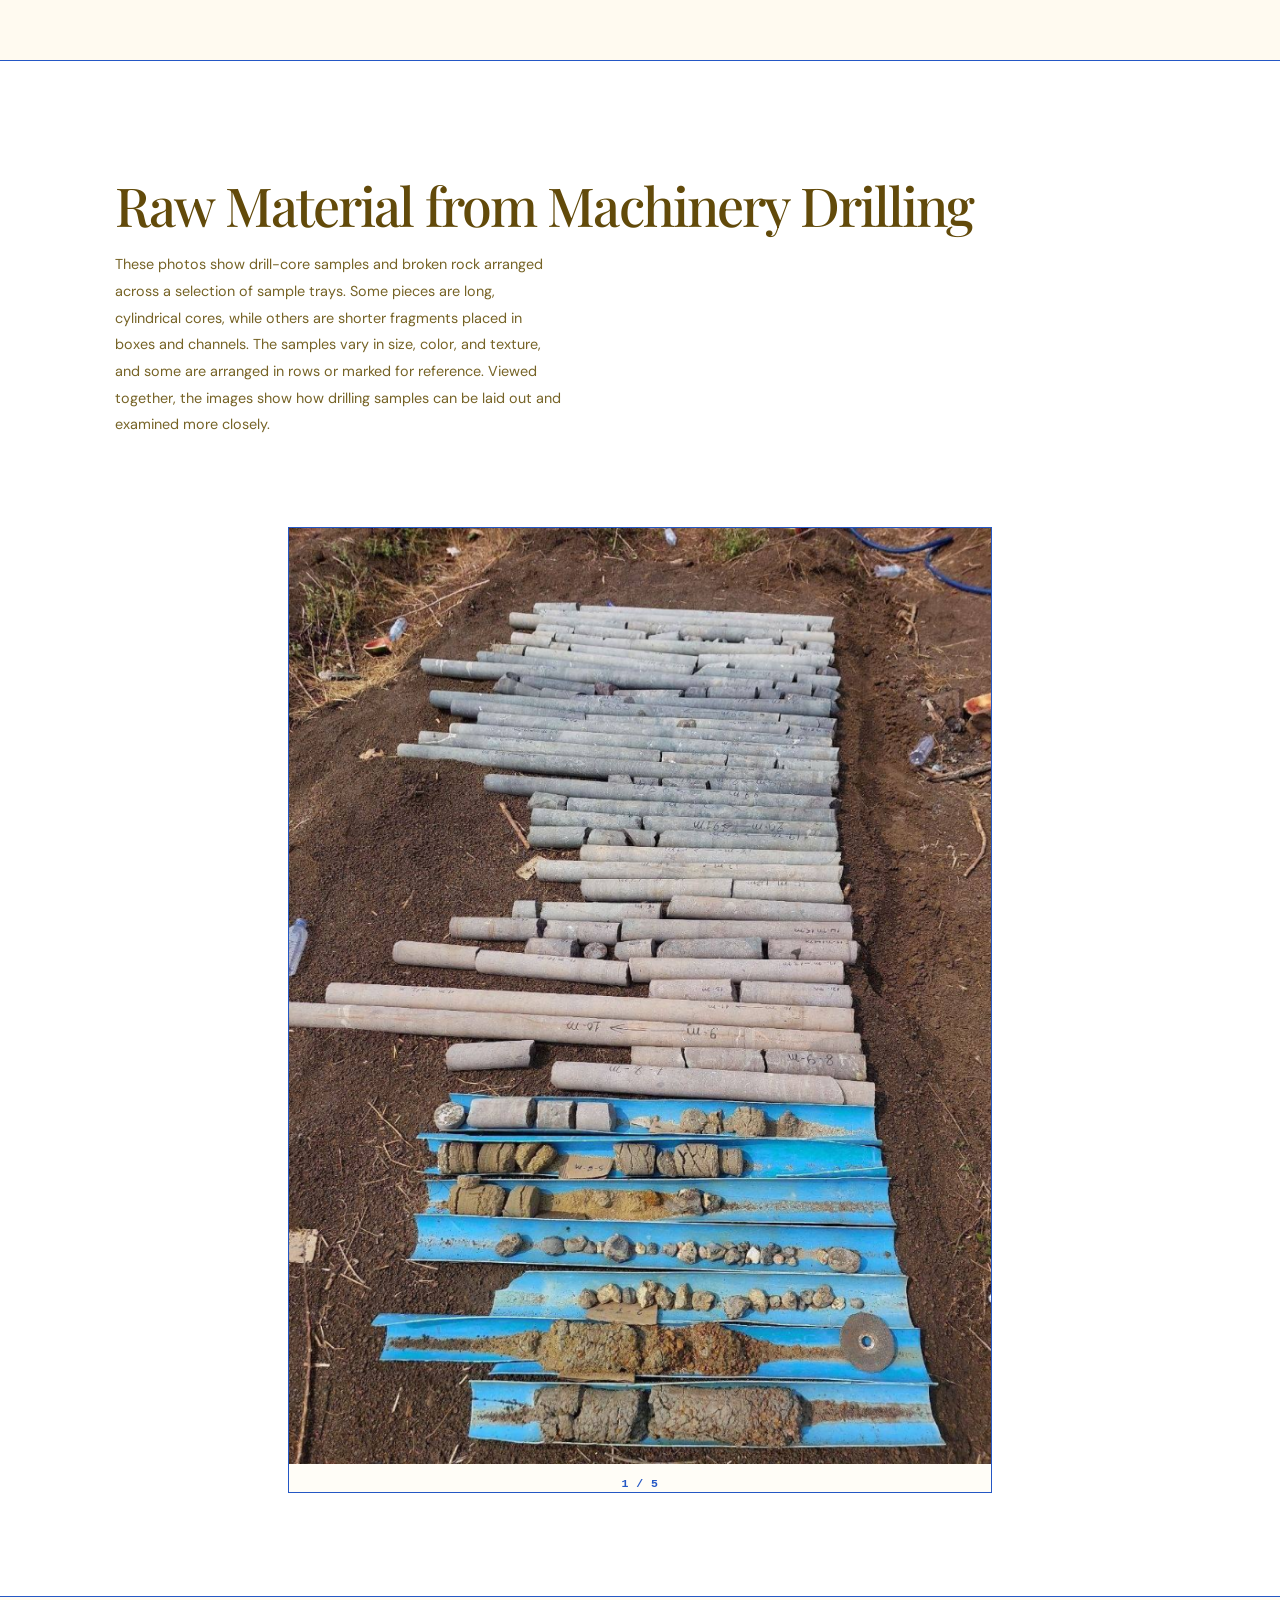
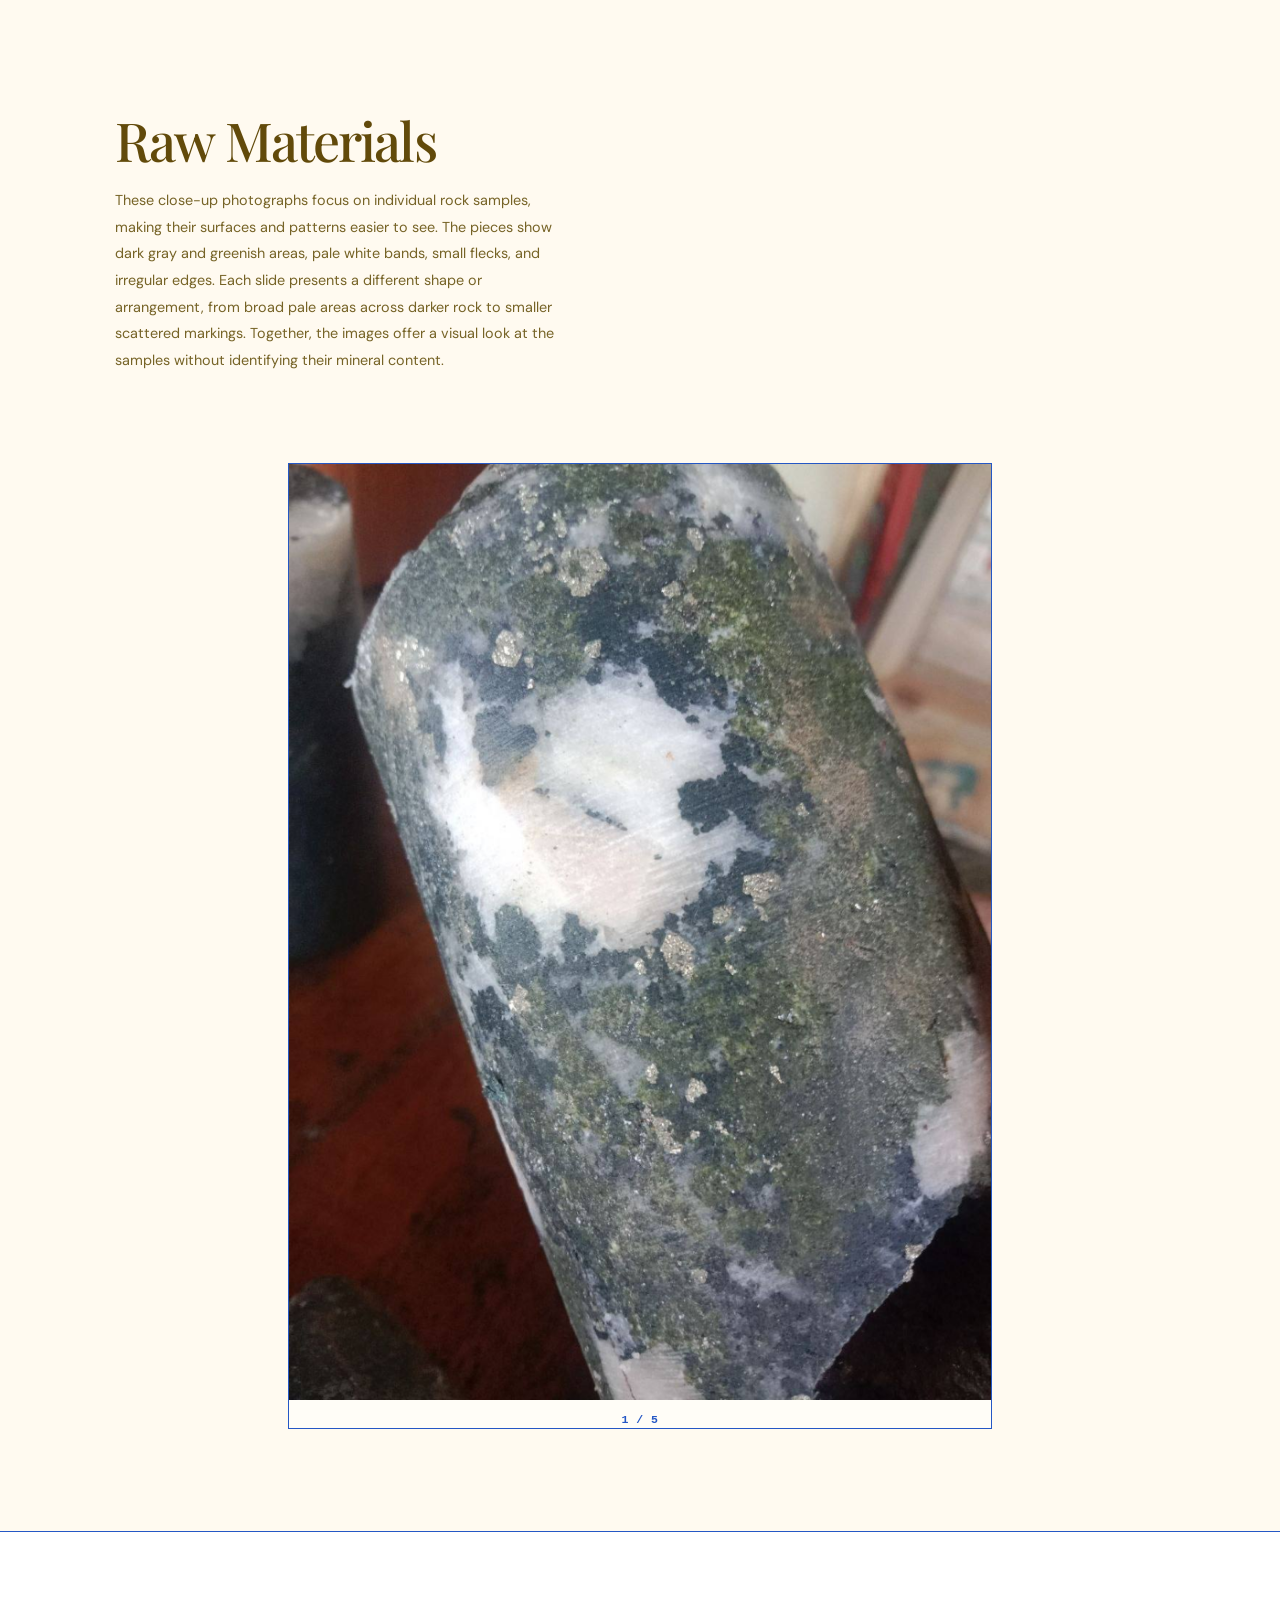
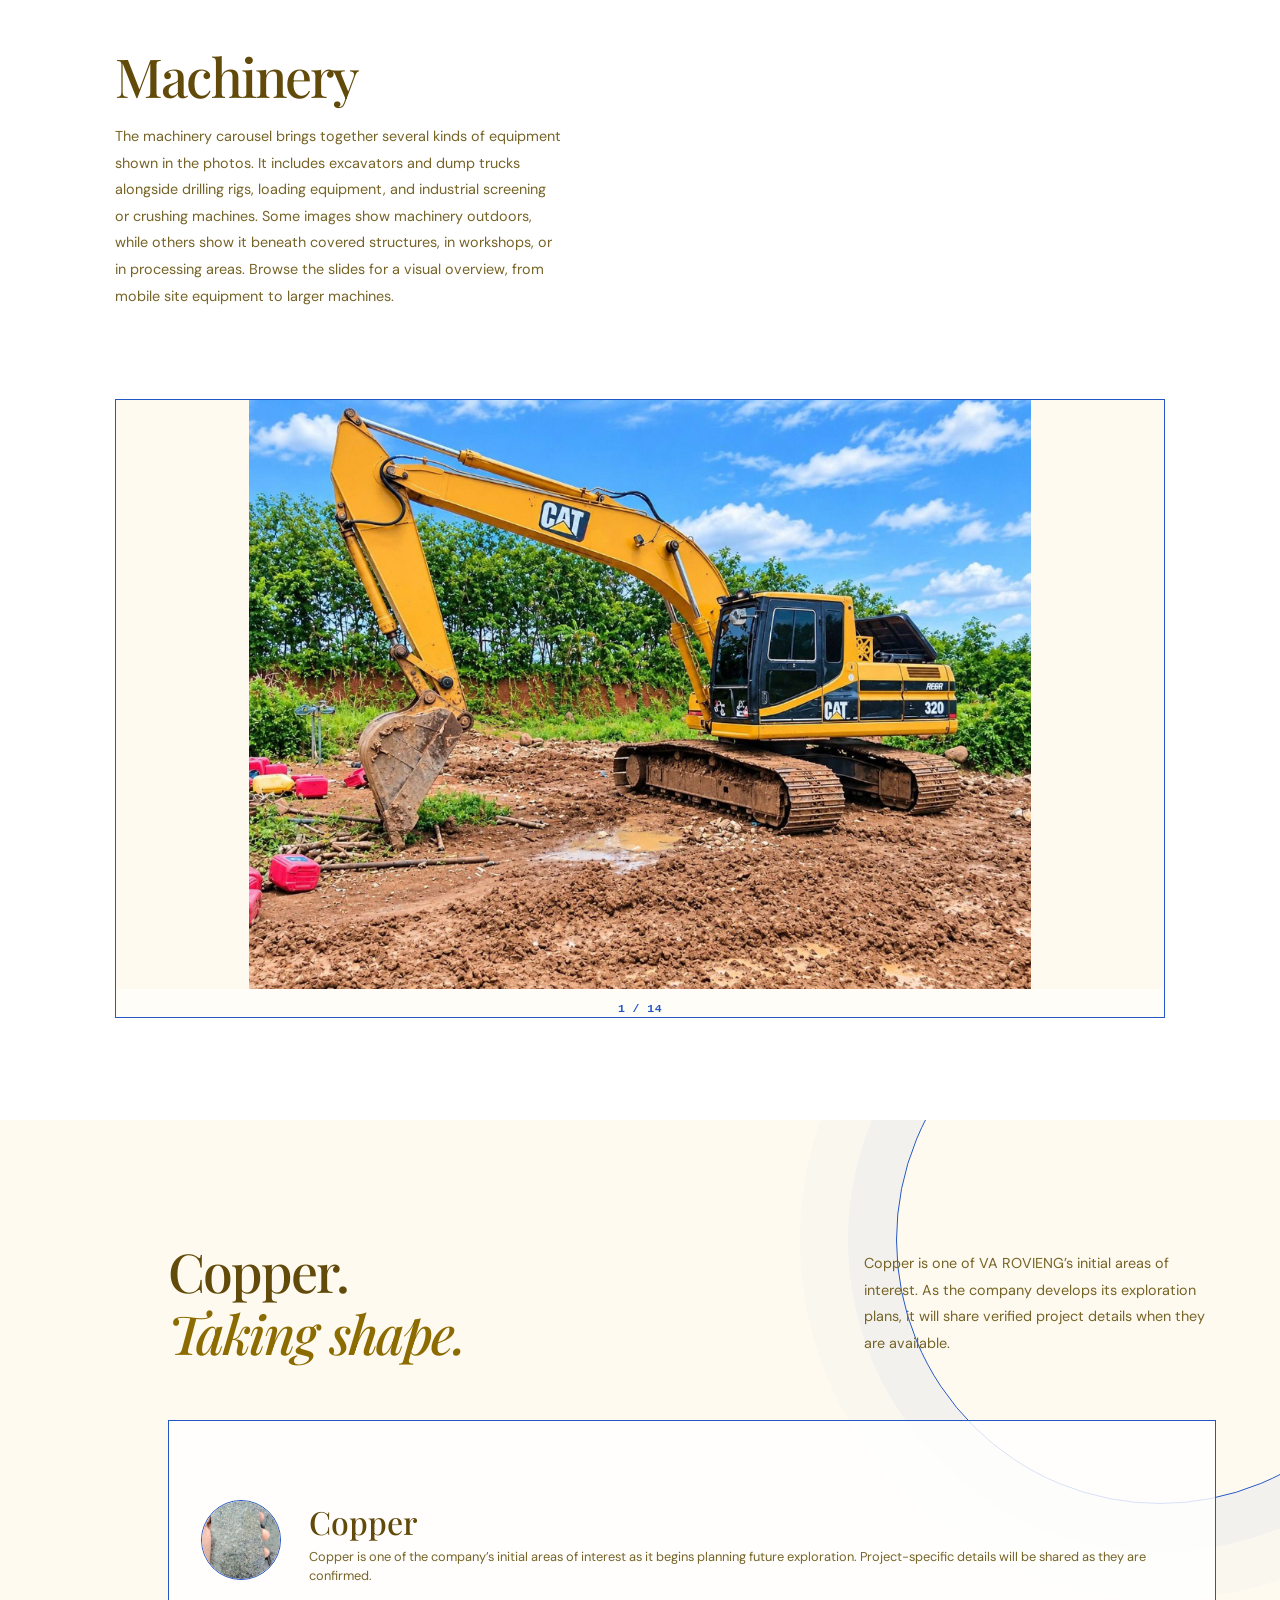
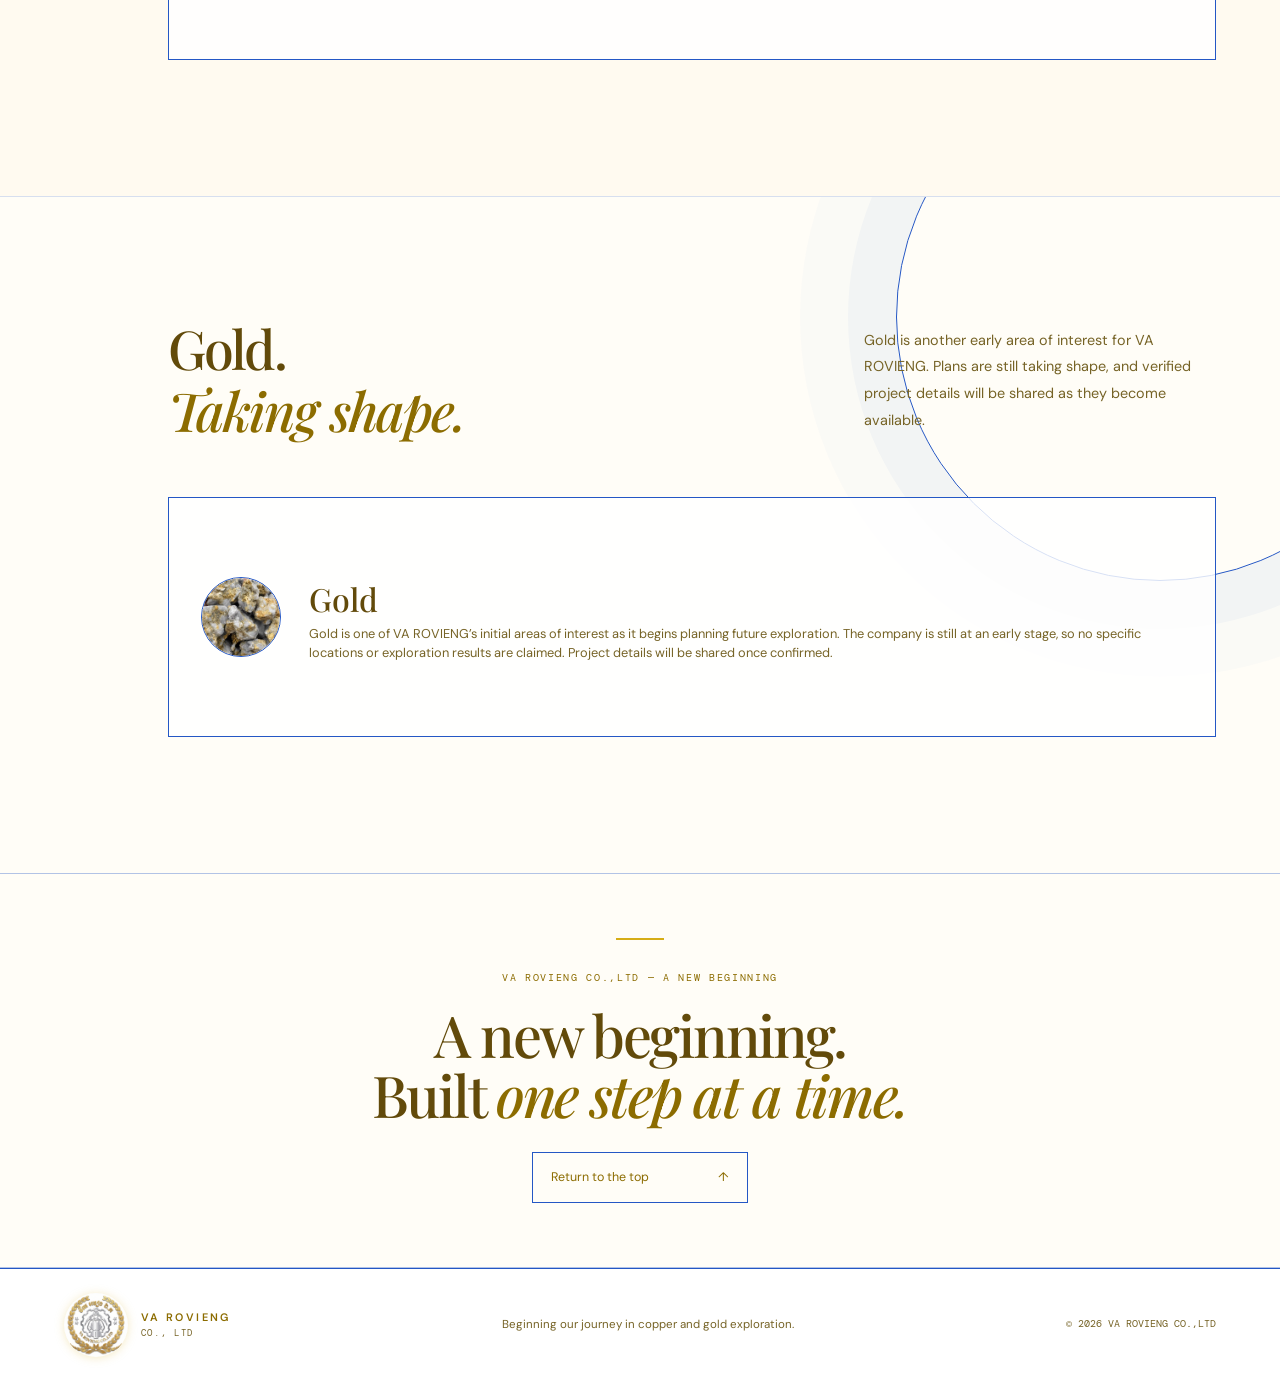
==== commit b608a2bc: "Update VA ROVIENG website content and profiles Co-authored-by: Copilot <223556219+Copilot@users.nore" ====
--- a/index.html
+++ b/index.html
@@ -27,6 +27,7 @@
     <script src="script.js" defer></script>
   </head>
   <body>
+    <div class="page-transition-overlay" aria-hidden="true"></div>
     <a class="skip-link" href="#main">Skip to content</a>
 
     <div class="page-scrollbar">
@@ -74,15 +75,14 @@
       </button>
 
       <nav class="primary-nav" id="primary-nav" aria-label="Main navigation">
-        <a href="#overview">Our beginning</a>
-        <a href="#focus">Areas of interest</a>
-        <a href="#approach">Our approach</a>
+        <span class="mobile-nav-heading" aria-hidden="true">Explore VA ROVIENG</span>
+        <a href="#top" aria-current="page">Home</a>
+        <a href="#area-size">Areas of constructions site</a>
         <a href="presentations.html">Credentials &amp; Certifications</a>
-        <a class="nav-cta" href="#project">
-          Our early focus
-          <svg class="icon-arrow icon-arrow-down-right" viewBox="0 0 16 16" aria-hidden="true" focusable="false">
-            <path d="M4 4 12 12M5 12H12V5" />
-          </svg>
+        <a href="engineer.html">Engineer</a>
+        <a href="scientific-researcher.html">Scientific Researcher</a>
+        <a class="nav-cta" href="guiding-documents.html">
+          Guiding Documents
         </a>
       </nav>
     </header>
@@ -116,10 +116,7 @@
             decoding="async"
           />
           <span class="photo-viewer-hint" aria-hidden="true">
-            View full photo
-            <svg class="icon-arrow" viewBox="0 0 16 16" focusable="false">
-              <path d="M4 12 12 4M5 4H12V11" />
-            </svg>
+            Tap to view
           </span>
         </button>
         <div class="hero-content">
@@ -129,7 +126,7 @@
             journey in copper and gold exploration. We are building our
             foundation one step at a time.
           </p>
-          <a class="button button-gold" href="#overview">
+          <a class="button button-light" href="#overview">
             The Company <span aria-hidden="true">↓</span>
           </a>
         </div>
@@ -161,6 +158,10 @@
       <section class="overview section-wrap" id="overview">
         <div class="overview-grid">
           <h2>A new company.<br /><em>A careful first step.</em></h2>
+          <div class="map-area-label">
+            <span>Area size</span>
+            <strong>985.35 km²</strong>
+          </div>
           <div class="overview-copy">
             <p class="lead">
               VA ROVIENG CO.,LTD is at the beginning of its journey.
@@ -179,23 +180,25 @@
             </a>
           </div>
         </div>
-        <figure class="overview-visual">
-          <figcaption class="map-area-label">
-            <span>Area size</span>
-            <strong>985.35 km²</strong>
-          </figcaption>
-          <img
-            class="project-map"
-            src="images/project-area-map.jpg"
-            alt="Provided project-area map with boundary markers and coordinate grid"
-          />
+        <figure class="overview-visual" id="area-size">
+          <button
+            class="project-map-trigger"
+            type="button"
+            aria-label="View and zoom the project-area map"
+          >
+            <img
+              class="project-map"
+              src="images/project-area-map.jpg"
+              alt="Provided project-area map with boundary markers and coordinate grid"
+            />
+            <span class="project-map-hint">Click or tap to view and zoom</span>
+          </button>
         </figure>
       </section>
 
       <section class="field-update" id="drilling-activities" aria-labelledby="drilling-activities-title">
         <div class="field-update-inner">
           <div class="field-update-copy">
-            <span class="eyebrow">Company update / 01</span>
             <h2 id="drilling-activities-title">Drilling Activities</h2>
             <p>
               These photos give a closer look at drilling work in an outdoor
@@ -239,14 +242,6 @@
             <div class="field-carousel-status">
               <span class="field-carousel-counter" aria-live="polite" aria-atomic="true">1 / 2</span>
               <span class="field-carousel-hint">Swipe or drag to browse</span>
-              <button
-                class="field-carousel-autoplay-toggle"
-                type="button"
-                aria-label="Pause automatic slide changes"
-                hidden
-              >
-                Pause
-              </button>
             </div>
           </div>
         </div>
@@ -259,7 +254,6 @@
       >
         <div class="field-update-inner">
           <div class="field-update-copy">
-            <span class="eyebrow">Company update / 02</span>
             <h2 id="raw-material-from-machinery-drilling-title">Raw Material from Machinery Drilling</h2>
             <p>
               These photos show drill-core samples and broken rock arranged
@@ -285,17 +279,9 @@
               <div class="field-carousel-track">
                 <img
                   class="field-carousel-slide is-active"
-                  src="images/raw-material-from-machinery-drilling-01.png"
-                  alt="Drill core samples arranged in a red tray"
-                  fetchpriority="high"
-                  decoding="async"
-                  draggable="false"
-                />
-                <img
-                  class="field-carousel-slide"
                   src="images/raw-material-from-machinery-drilling-02.png"
                   alt="Drill cores and rock samples arranged in rows outdoors"
-                  loading="lazy"
+                  fetchpriority="high"
                   decoding="async"
                   draggable="false"
                 />
@@ -334,16 +320,8 @@
               </div>
             </div>
             <div class="field-carousel-status">
-              <span class="field-carousel-counter" aria-live="polite" aria-atomic="true">1 / 6</span>
+              <span class="field-carousel-counter" aria-live="polite" aria-atomic="true">1 / 5</span>
               <span class="field-carousel-hint">Swipe or drag to browse</span>
-              <button
-                class="field-carousel-autoplay-toggle"
-                type="button"
-                aria-label="Pause automatic slide changes"
-                hidden
-              >
-                Pause
-              </button>
             </div>
           </div>
         </div>
@@ -352,7 +330,6 @@
       <section class="field-update" id="raw-materials" aria-labelledby="raw-materials-title">
         <div class="field-update-inner">
           <div class="field-update-copy">
-            <span class="eyebrow">Company update / 03</span>
             <h2 id="raw-materials-title">Raw Materials</h2>
             <p>
               These close-up photographs focus on individual rock samples,
@@ -420,14 +397,6 @@
             <div class="field-carousel-status">
               <span class="field-carousel-counter" aria-live="polite" aria-atomic="true">1 / 5</span>
               <span class="field-carousel-hint">Swipe or drag to browse</span>
-              <button
-                class="field-carousel-autoplay-toggle"
-                type="button"
-                aria-label="Pause automatic slide changes"
-                hidden
-              >
-                Pause
-              </button>
             </div>
           </div>
         </div>
@@ -436,7 +405,6 @@
       <section class="field-update" id="machinery" aria-labelledby="machinery-title">
         <div class="field-update-inner">
           <div class="field-update-copy">
-            <span class="eyebrow">Company update / 04</span>
             <h2 id="machinery-title">Machinery</h2>
             <p>
               The machinery carousel brings together several kinds of
@@ -465,37 +433,33 @@
                 <img class="field-carousel-slide" src="images/machinery-03.png" alt="Yellow drilling equipment" loading="lazy" decoding="async" draggable="false" />
                 <img class="field-carousel-slide" src="images/machinery-04.png" alt="Machinery being loaded onto trucks" loading="lazy" decoding="async" draggable="false" />
                 <img class="field-carousel-slide" src="images/machinery-05.png" alt="Large industrial machinery" loading="lazy" decoding="async" draggable="false" />
-                <img class="field-carousel-slide" src="images/machinery-06.png" alt="Industrial screening equipment" loading="lazy" decoding="async" draggable="false" />
                 <img class="field-carousel-slide" src="images/machinery-07.png" alt="Machinery inside a workshop" loading="lazy" decoding="async" draggable="false" />
                 <img class="field-carousel-slide" src="images/machinery-08.png" alt="Yellow drilling machine" loading="lazy" decoding="async" draggable="false" />
                 <img class="field-carousel-slide" src="images/machinery-09.png" alt="Industrial crushing machine" loading="lazy" decoding="async" draggable="false" />
                 <img class="field-carousel-slide" src="images/machinery-10.png" alt="Drilling rig outdoors" loading="lazy" decoding="async" draggable="false" />
+                <img class="field-carousel-slide" src="images/machinery-11.png" alt="Large rusted wheel assembly beside gravel at an outdoor work site" loading="lazy" decoding="async" draggable="false" />
+                <img class="field-carousel-slide" src="images/machinery-12.png" alt="Green industrial hopper and motor on a concrete pad" loading="lazy" decoding="async" draggable="false" />
+                <img class="field-carousel-slide" src="images/machinery-13.png" alt="Diesel generator set beneath a shelter" loading="lazy" decoding="async" draggable="false" />
+                <img class="field-carousel-slide" src="images/machinery-14.png" alt="Large industrial machine in a covered work area" loading="lazy" decoding="async" draggable="false" />
+                <img class="field-carousel-slide" src="images/machinery-15.png" alt="Metal screening platform with rock pieces on top" loading="lazy" decoding="async" draggable="false" />
               </div>
             </div>
             <div class="field-carousel-status">
-              <span class="field-carousel-counter" aria-live="polite" aria-atomic="true">1 / 10</span>
+              <span class="field-carousel-counter" aria-live="polite" aria-atomic="true">1 / 14</span>
               <span class="field-carousel-hint">Swipe or drag to browse</span>
-              <button
-                class="field-carousel-autoplay-toggle"
-                type="button"
-                aria-label="Pause automatic slide changes"
-                hidden
-              >
-                Pause
-              </button>
-            </div>
-          </div>
-        </div>
-      </section>
-
-      <section class="focus-section" id="focus">
+            </div>
+          </div>
+        </div>
+      </section>
+
+      <section class="focus-section" id="focus" aria-labelledby="copper-title">
         <div class="section-wrap focus-inner">
           <div class="focus-heading">
-            <h2>Our interests.<br /><em>Taking shape.</em></h2>
-            <p>
-              Copper and gold are the company’s initial areas of interest.
-              We are at the beginning of learning what opportunities may be
-              present and will share project details when confirmed.
+            <h2>Copper.<br /><em>Taking shape.</em></h2>
+            <p>
+              Copper is one of VA ROVIENG’s initial areas of interest. As the
+              company develops its exploration plans, it will share verified
+              project details when they are available.
             </p>
           </div>
           <div class="metal-grid">
@@ -508,18 +472,35 @@
                 aria-label="View full-size copper sample photo"
               >
                 <img class="metal-symbol metal-photo" src="images/copper-sample.jpg" alt="" />
-                <span class="metal-photo-zoom" aria-hidden="true">
-                  <svg class="icon-arrow" viewBox="0 0 16 16" focusable="false">
-                    <path d="M4 12 12 4M5 4H12V11" />
-                  </svg>
-                </span>
               </button>
               <div>
-                <span class="data-label">01 / Area of interest</span>
-                <h3>Copper</h3>
-                <p>One of the company’s initial areas of interest.</p>
+                <h2 id="copper-title">Copper</h2>
+                <p>
+                  Copper is one of the company’s initial areas of interest as
+                  it begins planning future exploration. Project-specific
+                  details will be shared as they are confirmed.
+                </p>
               </div>
             </article>
+          </div>
+        </div>
+      </section>
+
+      <section
+        class="focus-section focus-section--gold"
+        id="gold"
+        aria-labelledby="gold-section-title"
+      >
+        <div class="section-wrap focus-inner">
+          <div class="focus-heading">
+            <h2 id="gold-section-title">Gold.<br /><em>Taking shape.</em></h2>
+            <p>
+              Gold is another early area of interest for VA ROVIENG. Plans are
+              still taking shape, and verified project details will be shared
+              as they become available.
+            </p>
+          </div>
+          <div class="metal-grid">
             <article class="metal-card metal-gold">
               <button
                 class="metal-photo-trigger field-photo-trigger"
@@ -529,49 +510,23 @@
                 aria-label="View full-size gold sample photo"
               >
                 <img class="metal-symbol metal-photo" src="images/gold-sample.jpg" alt="" />
-                <span class="metal-photo-zoom" aria-hidden="true">
-                  <svg class="icon-arrow" viewBox="0 0 16 16" focusable="false">
-                    <path d="M4 12 12 4M5 4H12V11" />
-                  </svg>
-                </span>
               </button>
               <div>
-                <span class="data-label">02 / Area of interest</span>
-                <h3>Gold</h3>
-                <p>A second area of interest as our plans take shape.</p>
+                <h2>Gold</h2>
+                <p>
+                  Gold is one of VA ROVIENG’s initial areas of interest as it
+                  begins planning future exploration. The company is still at
+                  an early stage, so no specific locations or exploration
+                  results are claimed. Project details will be shared once
+                  confirmed.
+                </p>
               </div>
             </article>
           </div>
         </div>
       </section>
 
-      <section class="approach section-wrap" id="approach">
-        <div class="approach-grid">
-          <h2>Build the foundation.<br /><em>Then take the next step.</em></h2>
-          <div class="approach-copy">
-            <p>
-              At this early stage, we are learning, setting priorities and
-              building a clear foundation for future exploration planning.
-            </p>
-            <p>
-              We will share accurate updates as the company’s plans and
-              confirmed information develop, without presenting unverified
-              details as results.
-            </p>
-            <div class="approach-note">
-              <span class="note-icon" aria-hidden="true">
-                <svg class="icon-arrow" viewBox="0 0 16 16" focusable="false">
-                  <path d="M4 12 12 4M5 4H12V11" />
-                </svg>
-              </span>
-              <span>Clear updates, shared as the company grows.</span>
-            </div>
-          </div>
-        </div>
-      </section>
-
       <section class="closing">
-        <div class="closing-pattern" aria-hidden="true"></div>
         <div class="closing-content">
           <span class="eyebrow">VA ROVIENG CO.,LTD — A new beginning</span>
           <h2>A new beginning.<br />Built <em>one step at a time.</em></h2>
@@ -579,27 +534,20 @@
             Return to the top <span aria-hidden="true">↑</span>
           </a>
         </div>
-        <span class="closing-side-label" aria-hidden="true">NEW COMPANY / COPPER / GOLD</span>
-      </section>
-
-      <section class="certifications section-wrap" id="certifications">
-        <div class="certifications-grid">
-          <h2>Credentials & Certifications.<br /><em>Officially registered.</em></h2>
-          <p class="certifications-intro">
-            VA ROVIENG CO., LTD is a legally registered company. View our
-            company registration, tax and VAT documents on the dedicated page.
-          </p>
-          <a class="button button-outline" href="presentations.html">
-            View company documents <span aria-hidden="true">&#8599;</span>
-          </a>
-        </div>
-      </section>
+      </section>
+
     </main>
 
     <dialog class="photo-dialog" aria-labelledby="photo-dialog-caption">
       <button class="photo-dialog-close" type="button" aria-label="Close photo viewer">×</button>
+      <div class="photo-dialog-controls" aria-label="Image zoom controls">
+        <output class="photo-zoom-level" aria-live="polite">100%</output>
+        <span>Click or tap the image to zoom; click again to reset. Scroll or pinch to zoom, drag to move.</span>
+      </div>
       <figure>
-        <img id="photo-dialog-image" alt="" />
+        <div class="photo-dialog-viewport">
+          <img id="photo-dialog-image" alt="" />
+        </div>
         <figcaption id="photo-dialog-caption"></figcaption>
       </figure>
     </dialog>
--- a/styles.css
+++ b/styles.css
@@ -31,11 +31,38 @@
   background: var(--ink);
   color: var(--paper);
   font-family: var(--sans);
+  opacity: 0;
+  transition: opacity 420ms ease;
   -webkit-font-smoothing: antialiased;
+}
+
+body.is-ready {
+  opacity: 1;
+}
+
+body.is-page-transitioning {
+  opacity: 0;
 }
 
 body.menu-open {
   overflow: hidden;
+}
+
+.page-transition-overlay {
+  position: fixed;
+  inset: 0;
+  z-index: 30;
+  pointer-events: none;
+  background: radial-gradient(circle at center, rgba(255, 255, 255, 0.2), rgba(17, 36, 86, 0.92));
+  opacity: 0;
+  transform: scaleY(0.96);
+  transform-origin: center;
+  transition: opacity 220ms ease, transform 420ms cubic-bezier(0.16, 1, 0.3, 1);
+}
+
+.page-transition-overlay.is-visible {
+  opacity: 1;
+  transform: scaleY(1);
 }
 
 .page-scrollbar {
@@ -56,6 +83,7 @@
   width: 1.15rem;
   height: 1.15rem;
   object-fit: contain;
+  border-radius: 50%;
   filter: drop-shadow(0 1px 5px rgba(214, 173, 22, 0.35));
 }
 
@@ -139,6 +167,30 @@
   transform: translate3d(0, 0, 0);
 }
 
+@keyframes hero-enter {
+  from {
+    opacity: 0;
+    transform: translate3d(0, 1rem, 0);
+  }
+
+  to {
+    opacity: 1;
+    transform: translate3d(0, 0, 0);
+  }
+}
+
+.hero-content > * {
+  animation: hero-enter 680ms cubic-bezier(0.16, 1, 0.3, 1) both;
+}
+
+.hero-content > :nth-child(2) {
+  animation-delay: 120ms;
+}
+
+.hero-content > :nth-child(3) {
+  animation-delay: 240ms;
+}
+
 a {
   color: inherit;
   text-decoration: none;
@@ -277,6 +329,10 @@
   text-shadow: 0 1px 4px rgba(255, 255, 255, 0.9);
 }
 
+.mobile-nav-heading {
+  display: none;
+}
+
 .primary-nav > a:not(.nav-cta) {
   transition: color 180ms ease;
 }
@@ -288,7 +344,6 @@
 .nav-cta {
   display: inline-flex;
   align-items: center;
-  gap: 1.15rem;
   padding: 0.82rem 1rem;
   border: 1px solid var(--blue);
   color: var(--gold-light);
@@ -342,17 +397,12 @@
   right: 5vw;
   display: inline-flex;
   align-items: center;
-  gap: 0.9rem;
   padding: 0.7rem 0.85rem;
   border: 1px solid var(--blue);
   background: rgba(255, 255, 255, 0.88);
   color: var(--paper);
   font-size: 0.68rem;
   backdrop-filter: blur(8px);
-}
-
-.photo-viewer-hint .icon-arrow {
-  color: var(--gold-text);
 }
 
 .hero-slide {
@@ -421,14 +471,63 @@
   margin: 0;
 }
 
-.photo-dialog img {
+.photo-dialog-controls {
+  display: flex;
+  align-items: center;
+  justify-content: center;
+  flex-wrap: wrap;
+  gap: 0.35rem 0.75rem;
+  margin-bottom: 0.75rem;
+}
+
+.photo-zoom-level {
+  min-width: 3.5rem;
+  color: var(--paper);
+  font-size: 0.8rem;
+  text-align: center;
+}
+
+.photo-dialog-controls span {
+  flex-basis: 100%;
+  color: var(--muted);
+  font-size: 0.72rem;
+  text-align: center;
+}
+
+.photo-dialog-viewport {
+  display: grid;
+  width: min(calc(100vw - 4.5rem), 75rem);
+  max-width: min(calc(100vw - 4.5rem), 75rem);
+  max-height: min(68vh, 58rem);
+  max-height: min(68dvh, 58rem);
+  place-items: center;
+  overflow: hidden;
+  background: var(--ink);
+  cursor: zoom-in;
+  touch-action: none;
+  user-select: none;
+}
+
+.photo-dialog-viewport.is-zoomed {
+  cursor: zoom-out;
+}
+
+.photo-dialog-viewport.is-panning {
+  cursor: grabbing;
+}
+
+.photo-dialog-viewport img {
   display: block;
   width: auto;
   height: auto;
-  max-width: min(86vw, 75rem);
-  max-height: calc(100vh - 8rem);
-  max-height: calc(100dvh - 8rem);
+  max-width: 100%;
+  max-height: 100%;
   object-fit: contain;
+  pointer-events: none;
+  transform: translate(0, 0) scale(1);
+  transform-origin: center;
+  will-change: transform;
+  -webkit-user-drag: none;
 }
 
 .photo-dialog figcaption {
@@ -486,6 +585,11 @@
   font-weight: 500;
   letter-spacing: -0.055em;
   line-height: 0.99;
+  color: var(--gold);
+}
+
+.hero h1 em {
+  color: var(--gold);
 }
 
 h1 em,
@@ -497,6 +601,9 @@
 .hero-summary {
   max-width: 27rem;
   margin-bottom: 2rem;
+  padding: 1rem 1.25rem;
+  border: 1px solid var(--blue);
+  background: rgba(255, 253, 247, 0.6);
   color: var(--muted);
   font-size: 0.98rem;
   line-height: 1.8;
@@ -510,16 +617,31 @@
   gap: 2.4rem;
   padding: 0.9rem 1.15rem;
   font-size: 0.78rem;
-  transition: background 180ms ease, color 180ms ease, border-color 180ms ease;
-}
-
-.button-gold {
-  background: var(--gold);
+  transition:
+    background 180ms ease,
+    color 180ms ease,
+    border-color 180ms ease,
+    transform 180ms ease,
+    box-shadow 180ms ease;
+}
+
+.button:focus-visible {
+  transform: translateY(-2px);
+  box-shadow: 0 6px 16px rgba(36, 87, 197, 0.16);
+}
+
+.button:active {
+  transform: translateY(0);
+  box-shadow: none;
+}
+
+.button-light {
+  background: #fff;
   color: var(--gold-deep);
 }
 
-.button-gold:focus-visible {
-  background: var(--gold-hover);
+.button-light:focus-visible {
+  background: #f5f6f8;
 }
 
 .hero-caption {
@@ -534,6 +656,7 @@
   background: rgba(255, 255, 255, 0.6);
   color: var(--paper);
   font-size: 0.73rem;
+  animation: hero-enter 680ms 360ms cubic-bezier(0.16, 1, 0.3, 1) both;
 }
 
 .caption-rule {
@@ -600,22 +723,23 @@
 }
 
 .overview {
+  display: grid;
+  grid-template-columns: minmax(0, 0.78fr) minmax(0, 1.22fr);
+  gap: clamp(2.5rem, 5vw, 5.5rem);
+  align-items: center;
   padding-top: 9rem;
   padding-bottom: 9rem;
 }
 
-.overview-grid,
-.approach-grid {
+.overview-grid {
   display: grid;
-  grid-template-columns: 1.05fr 0.8fr;
-  gap: 10%;
-  align-items: start;
-  margin: 0 0 4.5rem 9%;
+  gap: 1.5rem;
+  align-content: center;
+  margin: 0;
 }
 
 .overview h2,
-.focus-heading h2,
-.approach h2 {
+.focus-heading h2 {
   margin-bottom: 0;
   font-family: var(--serif);
   font-size: clamp(2.4rem, 4.2vw, 4.15rem);
@@ -630,7 +754,6 @@
 }
 
 .overview-copy p,
-.approach-copy p,
 .focus-heading > p {
   color: var(--muted);
   font-size: 0.9rem;
@@ -663,8 +786,10 @@
   position: relative;
   overflow: hidden;
   margin: 0;
-  border: 0;
+  border: 1px solid rgba(36, 87, 197, 0.24);
+  border-radius: 0.75rem;
   background: var(--panel);
+  box-shadow: 0 1.5rem 4rem rgba(17, 36, 86, 0.12);
 }
 
 .project-map {
@@ -673,27 +798,70 @@
   height: auto;
 }
 
+.project-map-trigger {
+  position: relative;
+  display: block;
+  width: 100%;
+  padding: 0;
+  border: 0;
+  background: transparent;
+  cursor: zoom-in;
+}
+
+.project-map-trigger:focus-visible {
+  outline: 3px solid var(--blue);
+  outline-offset: -3px;
+}
+
+.project-map-hint {
+  position: absolute;
+  right: 0.65rem;
+  bottom: 0.65rem;
+  padding: 0.5rem 0.75rem;
+  border: 1px solid rgba(255, 255, 255, 0.55);
+  border-radius: 0.25rem;
+  background: rgba(15, 20, 28, 0.82);
+  color: #fff;
+  font-size: 0.75rem;
+  animation: project-map-hint-disappear 400ms ease 5s forwards;
+}
+
+@keyframes project-map-hint-disappear {
+  to {
+    opacity: 0;
+    pointer-events: none;
+    visibility: hidden;
+  }
+}
+
+@media (prefers-reduced-motion: reduce) {
+  .project-map-hint {
+    animation-duration: 0s;
+  }
+}
+
 .map-area-label {
-  display: flex;
-  align-items: center;
-  justify-content: space-between;
-  gap: 1rem;
-  padding: 0.7rem 0.9rem;
-  border: 0;
+  display: grid;
+  justify-items: start;
+  gap: 0.25rem;
+  width: fit-content;
+  padding: 0.75rem 1rem;
+  border-left: 3px solid var(--gold);
+  border-radius: 0 0.4rem 0.4rem 0;
   background: var(--ink-soft);
 }
 
 .map-area-label span {
   color: var(--muted);
   font-family: var(--mono);
-  font-size: 0.57rem;
+  font-size: 0.62rem;
   letter-spacing: 0.12em;
   text-transform: uppercase;
 }
 
 .map-area-label strong {
   color: var(--gold-text);
-  font-size: clamp(0.9rem, 1.5vw, 1.15rem);
+  font-size: clamp(1.15rem, 2vw, 1.5rem);
   font-weight: 600;
 }
 
@@ -703,6 +871,11 @@
   padding: 7.5rem 0 8.5rem;
   background: var(--ink-soft);
   color: var(--paper);
+}
+
+.focus-section--gold {
+  border-top: 1px solid rgba(36, 87, 197, 0.18);
+  background: var(--panel);
 }
 
 .focus-section::before {
@@ -742,7 +915,7 @@
 
 .metal-grid {
   display: grid;
-  grid-template-columns: 1fr 1fr;
+  grid-template-columns: minmax(0, 1fr);
   gap: 1rem;
   margin-left: 9%;
 }
@@ -758,6 +931,13 @@
   border: 1px solid var(--blue);
   background: rgba(255, 255, 255, 0.82);
   transition: transform 200ms ease, background 200ms ease;
+}
+
+.metal-card.motion-reveal {
+  transition:
+    opacity 480ms ease-out,
+    transform 360ms cubic-bezier(0.16, 1, 0.3, 1),
+    background 200ms ease;
 }
 
 .metal-symbol {
@@ -804,28 +984,6 @@
   box-shadow: 0 6px 16px rgba(214, 173, 22, 0.4);
 }
 
-.metal-photo-zoom {
-  position: absolute;
-  z-index: 2;
-  right: -0.15rem;
-  bottom: -0.15rem;
-  display: grid;
-  width: 1.4rem;
-  height: 1.4rem;
-  place-items: center;
-  border: 1px solid var(--blue);
-  border-radius: 50%;
-  background: var(--ink);
-  color: var(--blue);
-  font-size: 0.75rem;
-  line-height: 1;
-}
-
-.metal-photo-zoom .icon-arrow {
-  width: 0.75rem;
-  height: 0.75rem;
-}
-
 .metal-gold .metal-symbol {
   border-color: var(--blue);
   color: var(--gold-text);
@@ -835,7 +993,7 @@
   color: var(--muted);
 }
 
-.metal-card h3 {
+.metal-card h2 {
   margin: 0.55rem 0 0.35rem;
   font-family: var(--serif);
   font-size: 2rem;
@@ -846,37 +1004,6 @@
   margin-bottom: 0;
   color: var(--muted);
   font-size: 0.8rem;
-}
-
-.approach {
-  padding-top: 8rem;
-  padding-bottom: 9rem;
-}
-
-.approach-grid {
-  margin-bottom: 0;
-}
-
-.approach-note {
-  display: flex;
-  align-items: center;
-  gap: 0.9rem;
-  margin-top: 2rem;
-  margin-bottom: 0;
-  padding-top: 1.2rem;
-  border-top: 1px solid var(--line);
-  color: var(--paper);
-  font-size: 0.78rem;
-}
-
-.note-icon {
-  display: grid;
-  width: 2rem;
-  height: 2rem;
-  place-items: center;
-  border: 1px solid var(--blue);
-  border-radius: 50%;
-  color: var(--gold-text);
 }
 
 .field-update {
@@ -897,6 +1024,30 @@
   margin: 0 auto;
 }
 
+.mine-plan-layout {
+  grid-template-columns: minmax(16rem, 0.72fr) minmax(0, 1.28fr);
+  gap: clamp(2rem, 5vw, 4.5rem);
+}
+
+.mine-plan-intro {
+  padding: clamp(1.5rem, 3vw, 2.5rem);
+  border-left: 3px solid var(--gold);
+  background: var(--panel);
+}
+
+.mine-plan-intro .eyebrow {
+  margin-bottom: 1rem;
+}
+
+.mine-plan-intro h2 {
+  font-size: clamp(2.2rem, 3.8vw, 3.6rem);
+}
+
+.mine-plan-carousel {
+  width: 100%;
+  max-width: 44rem;
+}
+
 .field-update-copy h2 {
   margin: 0.65rem 0 1rem;
   font-family: var(--serif);
@@ -912,6 +1063,39 @@
   color: var(--muted);
   font-size: 0.9rem;
   line-height: 1.85;
+}
+
+.field-update-copy--below {
+  grid-column: 1 / -1;
+  width: min(100%, 60rem);
+  margin-inline: auto;
+  padding: clamp(1.5rem, 4vw, 2.5rem);
+  border: 1px solid rgba(36, 87, 197, 0.32);
+  background: var(--panel);
+}
+
+.field-update-copy--below h3 {
+  margin: 0 0 0.75rem;
+  font-family: var(--serif);
+  font-size: clamp(1.5rem, 2.4vw, 2rem);
+  font-weight: 500;
+}
+
+.field-update-copy--below p {
+  max-width: none;
+}
+
+.closing.mine-plan-closing {
+  min-height: 0;
+  padding-block: 2rem;
+}
+
+.mine-plan-closing .closing-content::before {
+  display: none;
+}
+
+.mine-plan-closing .presentation-back-link {
+  margin-top: 0;
 }
 
 .field-carousel {
@@ -938,6 +1122,14 @@
 
 .field-carousel--portrait .field-carousel-frame {
   aspect-ratio: 3 / 4;
+}
+
+.field-carousel--document .field-carousel-frame {
+  aspect-ratio: 7 / 10;
+}
+
+.field-carousel--document .field-carousel-slide {
+  object-fit: cover;
 }
 
 .field-carousel-frame::-webkit-scrollbar {
@@ -986,43 +1178,26 @@
 
 .field-carousel-status {
   display: flex;
-  flex-wrap: wrap;
   align-items: center;
-  justify-content: space-between;
-  gap: 1rem;
-  padding: 0.75rem 1rem;
-  border-top: 1px solid var(--blue);
+  justify-content: center;
+  gap: 0.75rem;
+  width: fit-content;
+  max-width: 100%;
+  margin: 0.65rem auto 0;
 }
 
 .field-carousel-counter {
-  color: var(--muted);
+  color: var(--blue);
   font-family: var(--mono);
-  font-size: 0.75rem;
-  letter-spacing: 0.08em;
+  font-size: 0.72rem;
+  font-weight: 600;
+  font-variant-numeric: tabular-nums;
+  letter-spacing: 0.04em;
+  white-space: nowrap;
 }
 
 .field-carousel-hint {
-  color: var(--muted);
-  font-size: 0.7rem;
-}
-
-.field-carousel-autoplay-toggle {
-  min-height: 2rem;
-  padding: 0.3rem 0.65rem;
-  border: 1px solid var(--blue);
-  background: transparent;
-  color: var(--gold-deep);
-  font-size: 0.7rem;
-  cursor: pointer;
-}
-
-.field-carousel-autoplay-toggle[hidden] {
   display: none;
-}
-
-.field-carousel-autoplay-toggle:focus-visible {
-  outline: 2px solid var(--blue);
-  outline-offset: 2px;
 }
 
 .presentation-page {
@@ -1047,12 +1222,348 @@
   line-height: 1.05;
 }
 
+.presentation-heading h1,
+.presentation-heading h1 em {
+  color: var(--gold);
+}
+
 .presentation-heading > p {
   max-width: 32rem;
   margin-bottom: 0;
   color: var(--muted);
   font-size: 0.9rem;
   line-height: 1.85;
+}
+
+.engineer-page {
+  padding-bottom: 2rem;
+}
+
+.engineer-profile {
+  margin-bottom: clamp(4rem, 8vw, 7rem);
+}
+
+.engineer-profile-heading {
+  display: flex;
+  align-items: end;
+  justify-content: space-between;
+  gap: 2rem;
+  margin: 0 0 1.5rem;
+}
+
+.engineer-profile-heading h2 {
+  margin: 0.4rem 0 0;
+  color: var(--gold-deep);
+  font-family: var(--serif);
+  font-size: clamp(1.75rem, 3.2vw, 2.6rem);
+  font-weight: 500;
+  line-height: 1.2;
+}
+
+.engineer-profile-heading > p {
+  max-width: 20rem;
+  margin: 0;
+  color: var(--muted);
+  font-size: 0.85rem;
+  line-height: 1.7;
+  text-align: right;
+}
+
+.scientific-researcher-layout {
+  display: grid;
+  grid-template-columns: minmax(0, 1fr) minmax(18rem, 0.85fr);
+  align-items: center;
+  gap: clamp(2rem, 6vw, 5rem);
+  max-width: 76rem;
+  margin-inline: auto;
+}
+
+.scientific-researcher-copy .engineer-profile-heading {
+  margin-bottom: 1rem;
+}
+
+.scientific-researcher-copy .engineer-profile-description {
+  max-width: none;
+  margin-bottom: 0;
+}
+
+.engineer-profile-description {
+  max-width: 64rem;
+  margin: 0 0 1.75rem;
+}
+
+.engineer-profile-description p {
+  margin: 0 0 0.9rem;
+  color: var(--muted);
+  font-size: 0.9rem;
+  line-height: 1.85;
+}
+
+.engineer-profile-description p:last-child {
+  margin-bottom: 0;
+}
+
+.field-carousel--profile {
+  width: min(100%, 55vh);
+  margin-inline: auto;
+}
+
+.field-carousel--profile .field-carousel-frame {
+  height: auto;
+  aspect-ratio: 3 / 4;
+  background: var(--panel);
+}
+
+.field-carousel--profile .field-carousel-slide {
+  height: 100%;
+  overflow-y: auto;
+  padding: clamp(1.5rem, 4vw, 3.5rem);
+  background: linear-gradient(135deg, var(--panel), var(--ink-soft));
+  color: var(--paper);
+  cursor: default;
+  user-select: text;
+  -webkit-user-drag: auto;
+}
+
+.field-carousel--profile img.field-carousel-slide {
+  padding: 0;
+  background: var(--ink-soft);
+  cursor: zoom-in;
+  object-fit: contain;
+  user-select: none;
+  -webkit-user-drag: none;
+}
+
+.field-carousel--profile .field-carousel-slide:focus-visible {
+  outline-offset: -6px;
+}
+
+.engineer-slide-kicker {
+  display: block;
+  margin-bottom: 1.25rem;
+  color: var(--gold-text);
+  font-family: var(--mono);
+  font-size: 0.72rem;
+  letter-spacing: 0.1em;
+  text-transform: uppercase;
+}
+
+.engineer-profile-slide h3 {
+  max-width: 42rem;
+  margin: 0 0 1rem;
+  color: var(--gold-deep);
+  font-family: var(--serif);
+  font-size: clamp(1.8rem, 3.5vw, 3rem);
+  font-weight: 500;
+  line-height: 1.15;
+}
+
+.engineer-profile-slide h4 {
+  margin: 0 0 0.45rem;
+  color: var(--gold-deep);
+  font-size: 0.95rem;
+  font-weight: 700;
+}
+
+.engineer-profile-slide p,
+.engineer-profile-slide li {
+  color: var(--muted);
+  font-size: 0.9rem;
+  line-height: 1.75;
+}
+
+.engineer-slide-lead {
+  max-width: 44rem;
+  margin: 0;
+}
+
+.engineer-highlight-grid,
+.engineer-expertise-grid,
+.engineer-experience-list {
+  display: grid;
+  grid-template-columns: repeat(auto-fit, minmax(min(100%, 18rem), 1fr));
+  gap: 1.25rem;
+  margin-top: 1.5rem;
+}
+
+.engineer-highlight {
+  display: grid;
+  align-content: start;
+  gap: 0.5rem;
+  padding-top: 1rem;
+  border-top: 1px solid var(--blue);
+}
+
+.engineer-highlight span,
+.engineer-experience > span {
+  color: var(--gold-text);
+  font-family: var(--mono);
+  font-size: 0.7rem;
+  letter-spacing: 0.06em;
+  text-transform: uppercase;
+}
+
+.engineer-highlight strong {
+  color: var(--paper);
+  font-size: 0.95rem;
+  line-height: 1.5;
+}
+
+.engineer-profile-slide ul {
+  margin: 0;
+  padding-left: 1.2rem;
+}
+
+.engineer-experience {
+  padding: 1rem 1.1rem;
+  border-left: 2px solid var(--gold);
+  background: rgba(255, 255, 255, 0.68);
+}
+
+.engineer-experience h4 {
+  margin-top: 0.55rem;
+}
+
+.engineer-experience p {
+  margin: 0;
+}
+
+.engineer-career-list {
+  display: grid;
+  gap: 0.75rem;
+  max-width: 58rem;
+}
+
+.engineer-career-list li strong {
+  color: var(--paper);
+}
+
+.field-carousel--profile .field-carousel-hint {
+  max-width: 24rem;
+}
+
+.field-carousel--profile .field-carousel-status {
+  width: fit-content;
+  margin: 1rem auto 0;
+  padding: 0;
+  border: 0;
+  border-radius: 0;
+  background: transparent;
+  box-shadow: none;
+}
+
+.field-carousel-pagination {
+  display: flex;
+  align-items: center;
+  gap: 0.65rem;
+  margin: 0;
+  padding: 0;
+  list-style: none;
+}
+
+.field-carousel-pagination button {
+  display: block;
+  width: 0.65rem;
+  height: 0.65rem;
+  padding: 0;
+  border: 1px solid rgba(36, 87, 197, 0.45);
+  border-radius: 999px;
+  background: rgba(36, 87, 197, 0.15);
+  cursor: pointer;
+  transition:
+    width 180ms ease,
+    border-color 180ms ease,
+    background-color 180ms ease,
+    transform 180ms ease;
+}
+
+.field-carousel-pagination button[aria-current="true"] {
+  width: 1.75rem;
+  border-color: var(--blue);
+  background: var(--blue);
+}
+
+.field-carousel-pagination button:hover {
+  transform: scale(1.12);
+}
+
+.field-carousel-pagination button:focus-visible {
+  outline: 2px solid var(--gold);
+  outline-offset: 3px;
+}
+
+@media (prefers-reduced-motion: reduce) {
+  .field-carousel-pagination button {
+    transition: none;
+  }
+}
+
+@media (max-width: 560px) {
+  .field-carousel-status {
+    gap: 0.6rem;
+  }
+}
+
+.credentials-page {
+  padding-top: 8rem;
+  padding-bottom: 2.75rem;
+}
+
+.credentials-page .presentation-heading {
+  grid-template-columns: minmax(0, 1.15fr) minmax(17rem, 0.85fr);
+  align-items: center;
+  gap: clamp(2rem, 6vw, 5.5rem);
+  margin: 1.5rem 0 0 9%;
+  padding: 1.25rem 0 2.5rem;
+  border-bottom: 1px solid rgba(36, 87, 197, 0.32);
+}
+
+.scientific-researcher-page .presentation-heading {
+  grid-template-columns: minmax(0, 1fr);
+  margin-bottom: 0;
+}
+
+.credentials-eyebrow {
+  display: inline-block;
+  margin-bottom: 1rem;
+  padding-left: 0.8rem;
+  border-left: 2px solid var(--gold);
+  color: var(--gold-text);
+  font-family: var(--mono);
+  font-size: 0.65rem;
+  letter-spacing: 0.16em;
+  text-transform: uppercase;
+}
+
+.credentials-heading h1 {
+  max-width: 14ch;
+  font-size: clamp(2.8rem, 4.8vw, 4.5rem);
+  line-height: 1.02;
+}
+
+.credentials-subtitle {
+  margin: 0.85rem 0 0;
+  color: var(--gold-text);
+  font-family: var(--serif);
+  font-size: clamp(1.2rem, 2vw, 1.55rem);
+  font-style: italic;
+  line-height: 1.3;
+}
+
+.credentials-heading > .credentials-heading-copy {
+  width: 100%;
+  max-width: 34rem;
+  margin: 0;
+  padding: 1.35rem 1.5rem;
+  border-left: 3px solid var(--gold);
+  background: var(--ink-soft);
+  color: var(--muted);
+  font-size: 0.92rem;
+  line-height: 1.8;
+}
+
+.credentials-page + .certifications {
+  padding-top: 3rem;
 }
 
 .presentation-grid {
@@ -1305,6 +1816,7 @@
   width: 3rem;
   height: 3rem;
   background: rgba(36, 87, 197, 0.9);
+  color: var(--ink);
   border-radius: 50%;
   opacity: 0;
   transition: opacity 300ms ease;
@@ -1317,7 +1829,7 @@
 .icon-arrow {
   width: 1.5rem;
   height: 1.5rem;
-  stroke: var(--ink);
+  stroke: currentColor;
   stroke-width: 2;
   fill: none;
   stroke-linecap: round;
@@ -1360,40 +1872,34 @@
 .closing {
   position: relative;
   display: flex;
-  min-height: 27rem;
+  min-height: 24rem;
   align-items: center;
-  overflow: hidden;
-  padding: 5rem 11vw;
-  background: var(--ink-soft);
-}
-
-.closing::before {
-  position: absolute;
-  inset: 0;
-  background: linear-gradient(90deg, rgba(255, 255, 255, 0.4), #fffaf0 78%);
-  content: "";
-}
-
-.closing-pattern {
-  position: absolute;
-  top: -30%;
-  left: -6%;
-  width: 57%;
-  height: 155%;
-  border: 1px solid var(--blue);
-  border-radius: 50%;
-  background: repeating-radial-gradient(ellipse at 52% 50%, transparent 0 23px, rgba(36, 87, 197, 0.14) 24px, transparent 25px 42px);
+  justify-content: center;
+  padding: 4rem 1.5rem;
+  border-block: 1px solid rgba(36, 87, 197, 0.35);
+  background: var(--panel);
+  text-align: center;
 }
 
 .closing-content {
   position: relative;
   z-index: 1;
+  width: min(100%, 56rem);
+}
+
+.closing-content::before {
+  display: block;
+  width: 3rem;
+  height: 2px;
+  margin: 0 auto 1.5rem;
+  background: var(--gold);
+  content: "";
 }
 
 .closing h2 {
-  margin: 1.3rem 0 1.7rem;
+  margin: 1rem 0 1.7rem;
   font-family: var(--serif);
-  font-size: clamp(2.8rem, 5vw, 5rem);
+  font-size: clamp(2.3rem, 4.5vw, 4.2rem);
   font-weight: 500;
   letter-spacing: -0.04em;
   line-height: 1.05;
@@ -1412,17 +1918,6 @@
 .button-outline:focus-visible {
   background: var(--gold);
   color: var(--gold-deep);
-}
-
-.closing-side-label {
-  position: absolute;
-  right: 5vw;
-  bottom: 2.5rem;
-  color: var(--muted);
-  font-family: var(--mono);
-  font-size: 0.58rem;
-  letter-spacing: 0.12em;
-  writing-mode: vertical-rl;
 }
 
 .site-footer {
@@ -1456,7 +1951,7 @@
   font-size: 0.62rem;
 }
 
-@media (max-width: 900px) {
+@media (max-width: 1400px) {
   .site-header {
     min-height: 4.6rem;
     padding-inline: 5vw;
@@ -1499,16 +1994,26 @@
 
   .primary-nav {
     position: fixed;
-    inset: 0;
+    top: calc(4.6rem + 0.5rem);
+    right: 5vw;
+    left: auto;
     display: flex;
     align-items: stretch;
-    justify-content: center;
+    justify-content: flex-start;
     flex-direction: column;
     gap: 0;
-    padding: 6rem 9vw 3rem;
-    background: rgba(255, 255, 255, 0.98);
-    font-family: var(--serif);
-    font-size: 1.8rem;
+    overflow-y: auto;
+    max-height: calc(100vh - 5.2rem);
+    max-height: calc(100dvh - 5.2rem);
+    width: min(90vw, 28rem);
+    padding: 0.85rem;
+    border: 1px solid rgba(36, 87, 197, 0.32);
+    border-radius: 0.5rem;
+    background: var(--panel);
+    box-shadow: 0 1rem 2rem rgba(17, 36, 86, 0.14);
+    font-family: var(--sans);
+    font-size: 1rem;
+    text-shadow: none;
     opacity: 0;
     pointer-events: none;
     transform: translateY(-0.5rem);
@@ -1523,18 +2028,60 @@
     visibility: visible;
   }
 
+  .mobile-nav-heading {
+    display: block;
+    margin: 0 0 0.25rem;
+    padding: 0.45rem 0.75rem 0.8rem;
+    border-bottom: 1px solid rgba(36, 87, 197, 0.24);
+    color: var(--gold-text);
+    font-family: var(--mono);
+    font-size: 0.62rem;
+    letter-spacing: 0.14em;
+    text-transform: uppercase;
+  }
+
   .primary-nav > a:not(.nav-cta) {
-    padding: 1rem 0;
+    padding: 0.8rem 0.75rem;
     border-bottom: 1px solid var(--line);
+    font-family: var(--sans);
+    font-size: 1rem;
+    line-height: 1.4;
+    transition: color 160ms ease, background 160ms ease, padding 160ms ease;
+  }
+
+  .primary-nav > a:not(.nav-cta):hover,
+  .primary-nav > a:not(.nav-cta):focus-visible {
+    padding-left: 1rem;
+    background: var(--ink-soft);
+    color: var(--gold-deep);
+  }
+
+  .primary-nav > a[aria-current="page"]:not(.nav-cta) {
+    border-left: 2px solid var(--gold);
+    background: rgba(214, 173, 22, 0.1);
+    color: var(--gold-deep);
   }
 
   .nav-cta {
-    align-self: flex-start;
-    margin-top: 2rem;
+    align-self: stretch;
+    justify-content: space-between;
+    margin-top: 0.85rem;
+    padding: 0.8rem 1rem;
+    border: 1px solid var(--gold);
+    border-radius: 0.2rem;
+    background: var(--gold);
+    color: var(--gold-deep);
     font-family: var(--sans);
-    font-size: 0.82rem;
-  }
-
+    font-size: 0.9rem;
+    font-weight: 600;
+  }
+
+  .primary-nav .nav-cta::after {
+    content: "→";
+  }
+}
+
+@media (max-width: 900px) {
   .hero {
     min-height: 47rem;
     flex-direction: column;
@@ -1582,13 +2129,16 @@
     width: 84%;
   }
 
-  .overview,
-  .approach {
+  .overview {
     padding-block: 6rem;
   }
 
-  .overview-grid,
-  .approach-grid {
+  .overview {
+    grid-template-columns: 1fr;
+    gap: 2.5rem;
+  }
+
+  .overview-grid {
     grid-template-columns: 1fr;
     gap: 2rem;
     margin-left: 0;
@@ -1604,16 +2154,27 @@
     margin-left: 0;
   }
 
+  .credentials-page .presentation-heading {
+    grid-template-columns: 1fr;
+    gap: 1.5rem;
+    margin-left: 0;
+  }
+
+  .scientific-researcher-layout {
+    grid-template-columns: 1fr;
+    gap: 1.75rem;
+  }
+
+  .credentials-heading h1 {
+    max-width: 16ch;
+    font-size: clamp(2.8rem, 8vw, 4rem);
+  }
+
   .presentation-viewer {
     min-height: 26rem;
   }
 
-  .overview-grid {
-    margin-bottom: 3rem;
-  }
-
-  .overview-copy,
-  .approach-copy {
+  .overview-copy {
     max-width: 38rem;
   }
 
@@ -1714,14 +2275,29 @@
   }
 
   .overview h2,
-  .focus-heading h2,
-  .approach h2 {
+  .focus-heading h2 {
     font-size: 2.55rem;
   }
 
   .presentation-page {
     padding-top: 7.5rem;
     padding-bottom: 5rem;
+  }
+
+  .credentials-page {
+    padding-bottom: 2rem;
+  }
+
+  .credentials-page .presentation-heading {
+    padding-bottom: 1.75rem;
+  }
+
+  .credentials-page + .certifications {
+    padding-top: 2rem;
+  }
+
+  .credentials-heading > .credentials-heading-copy {
+    padding: 1rem 1.1rem;
   }
 
   .presentation-viewer {
@@ -1734,10 +2310,6 @@
     font-size: 0.5rem;
   }
 
-  .map-area-label {
-    padding: 0.55rem 0.7rem;
-  }
-
   .metal-grid {
     grid-template-columns: 1fr;
   }
@@ -1764,18 +2336,8 @@
   }
 
   .closing {
-    min-height: 24rem;
-    padding: 4rem 7vw;
-  }
-
-  .closing-pattern {
-    left: -40%;
-    width: 85%;
-  }
-
-  .closing-side-label {
-    right: 1.5rem;
-    font-size: 0.5rem;
+    min-height: 21rem;
+    padding: 3.5rem 7vw;
   }
 
   .site-footer {
@@ -1786,12 +2348,9 @@
   }
 }
 
-@media (max-width: 900px) and (max-height: 500px) {
+@media (max-width: 1400px) and (max-height: 500px) {
   .primary-nav {
-    justify-content: flex-start;
-    overflow-y: auto;
-    padding-top: 5.25rem;
-    padding-bottom: 1.5rem;
+    padding-block: 0.75rem;
   }
 }
 
@@ -1801,6 +2360,8 @@
   *::after {
     scroll-behavior: auto !important;
     transition-duration: 0.01ms !important;
+    transition-delay: 0ms !important;
+    animation: none !important;
   }
 
   .hero-slide {
@@ -1842,8 +2403,13 @@
     color: var(--gold-text);
   }
 
-  .button-gold:hover {
-    background: var(--gold-hover);
+  .button-light:hover {
+    background: #f5f6f8;
+  }
+
+  .button:hover {
+    transform: translateY(-2px);
+    box-shadow: 0 6px 16px rgba(36, 87, 197, 0.16);
   }
 
   .text-link:hover {
